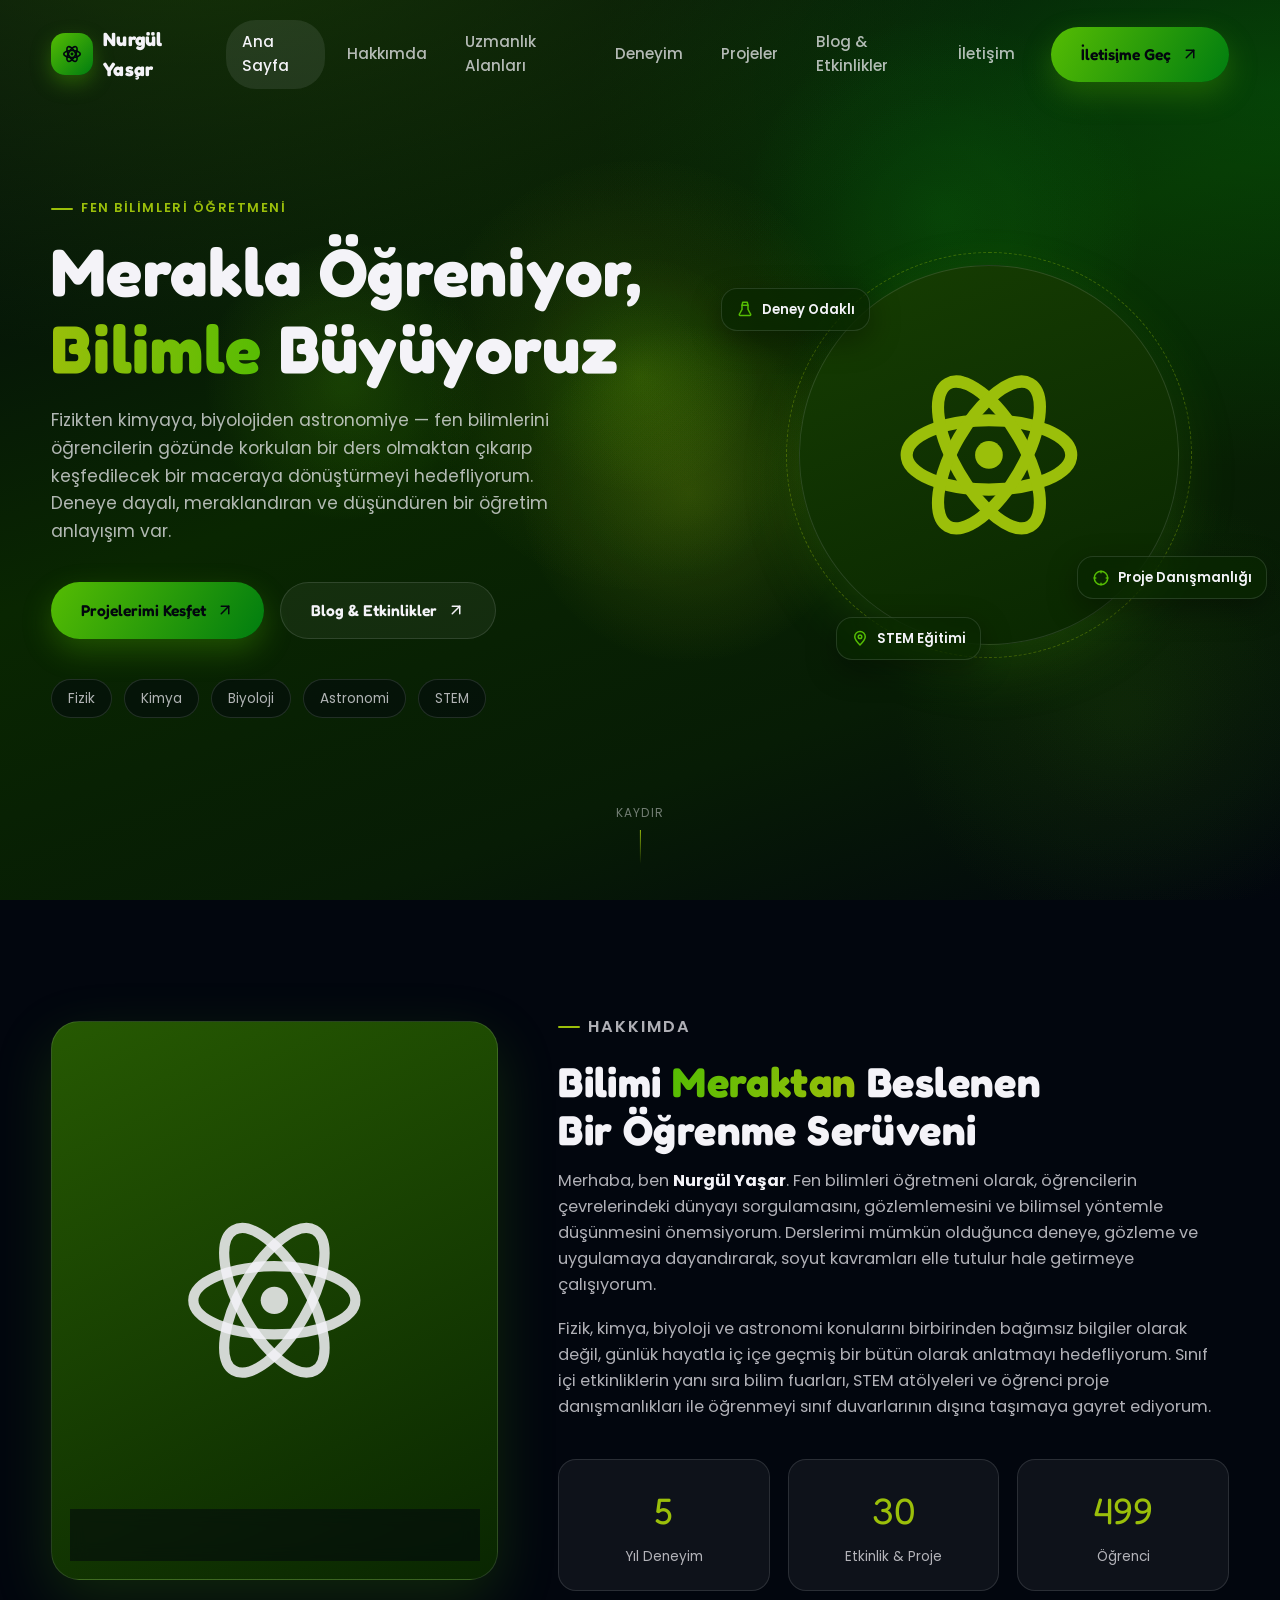
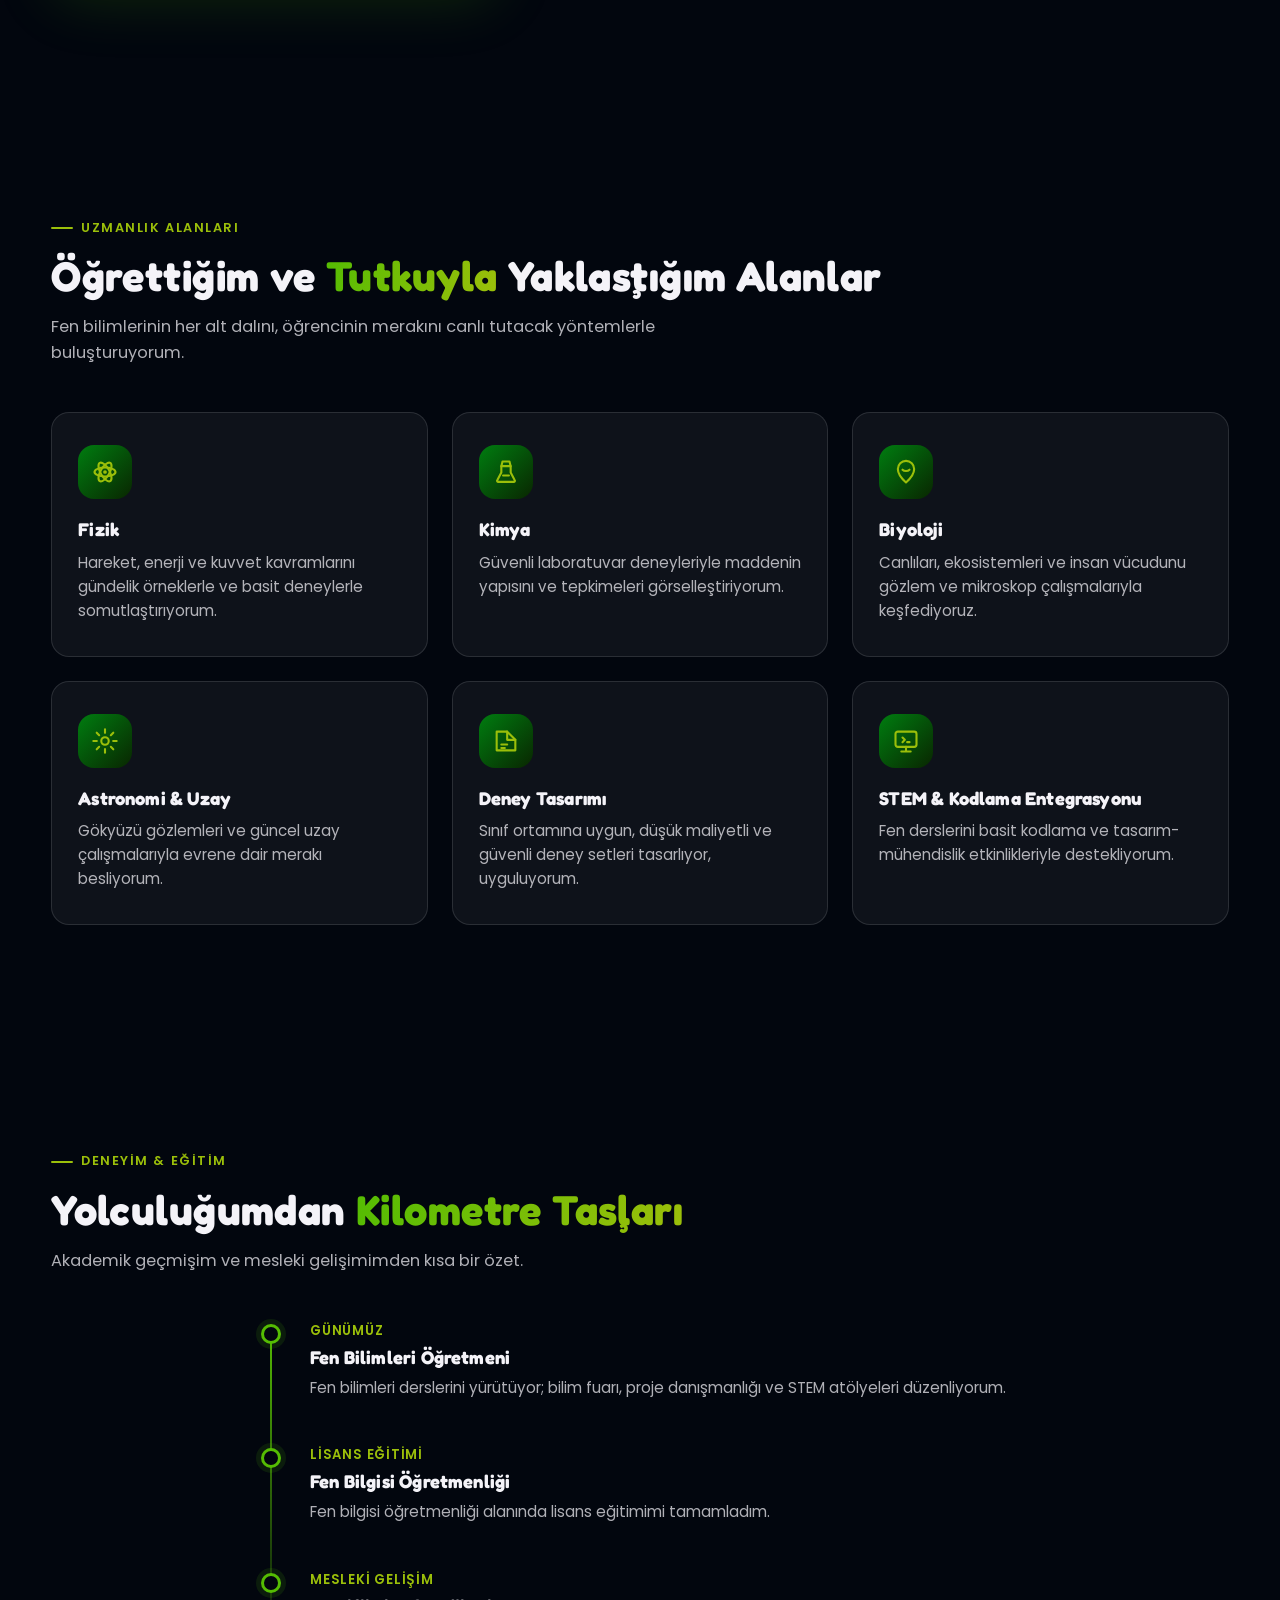
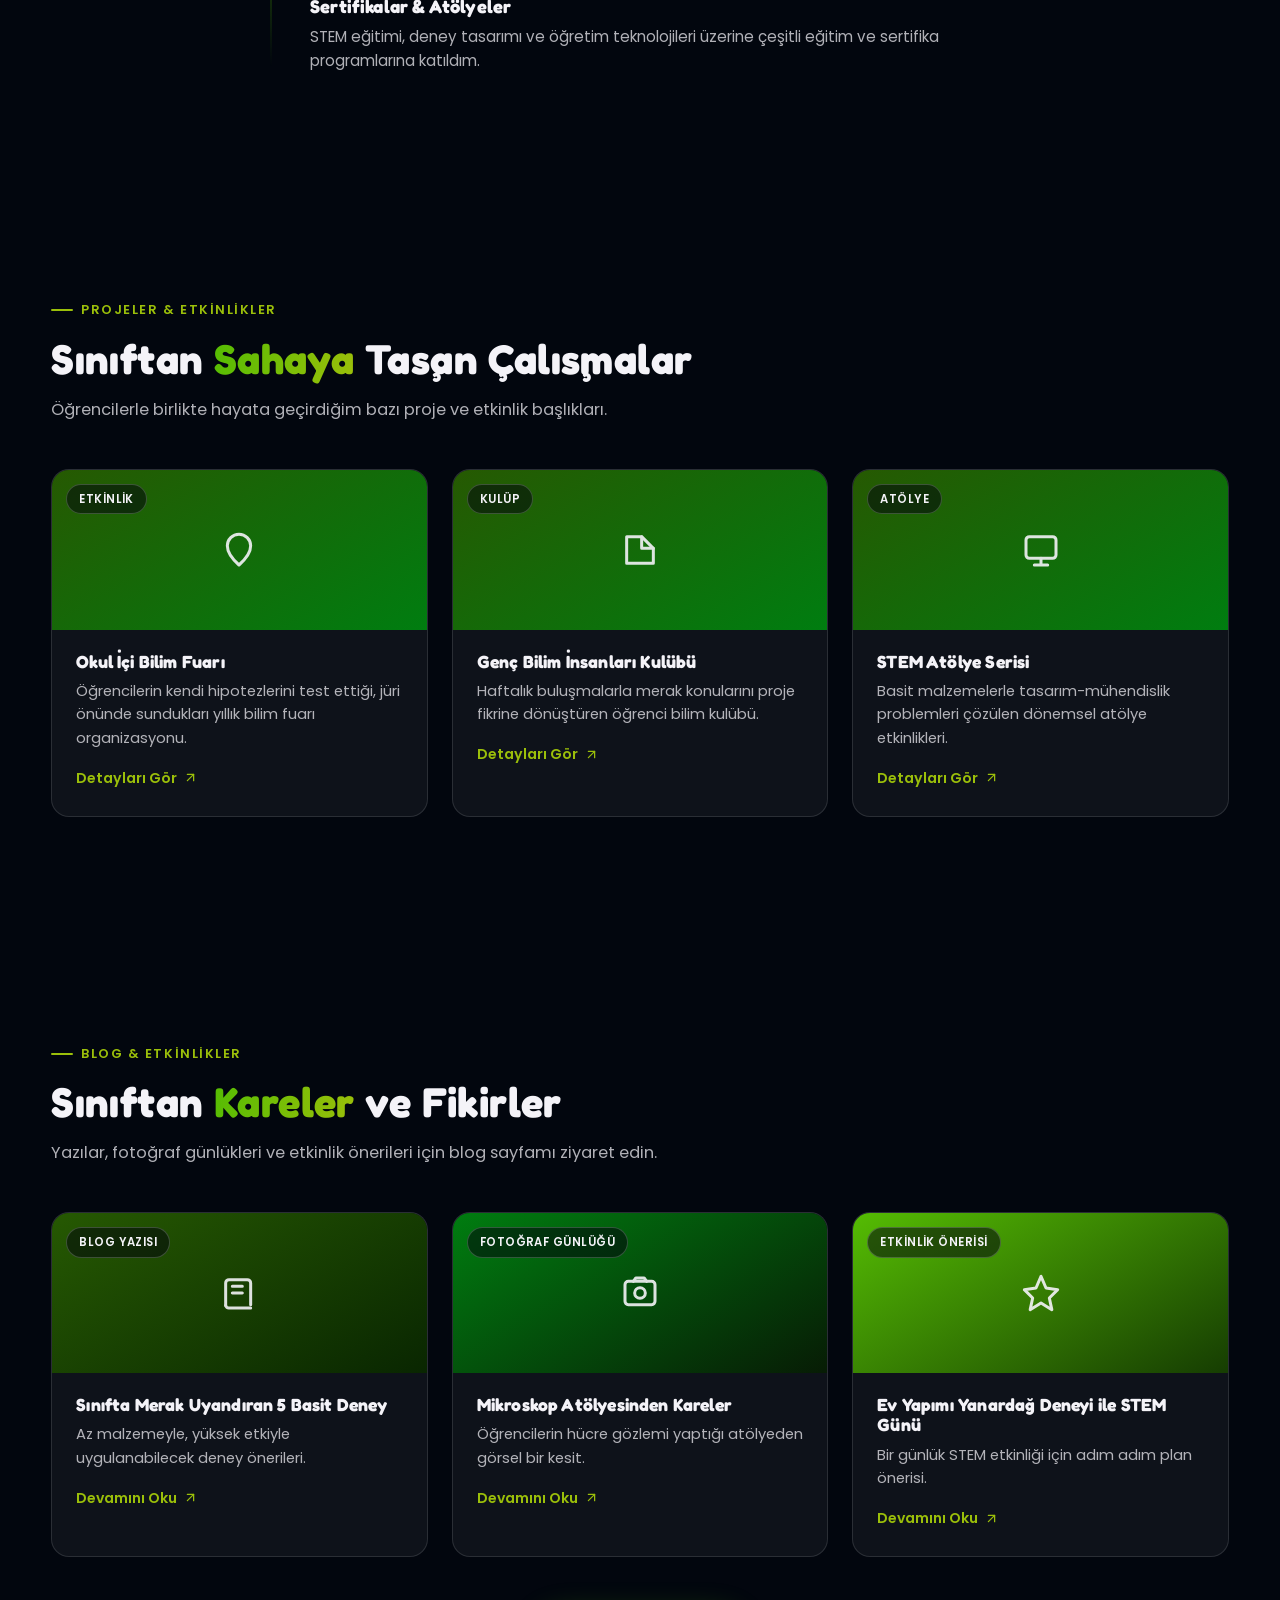
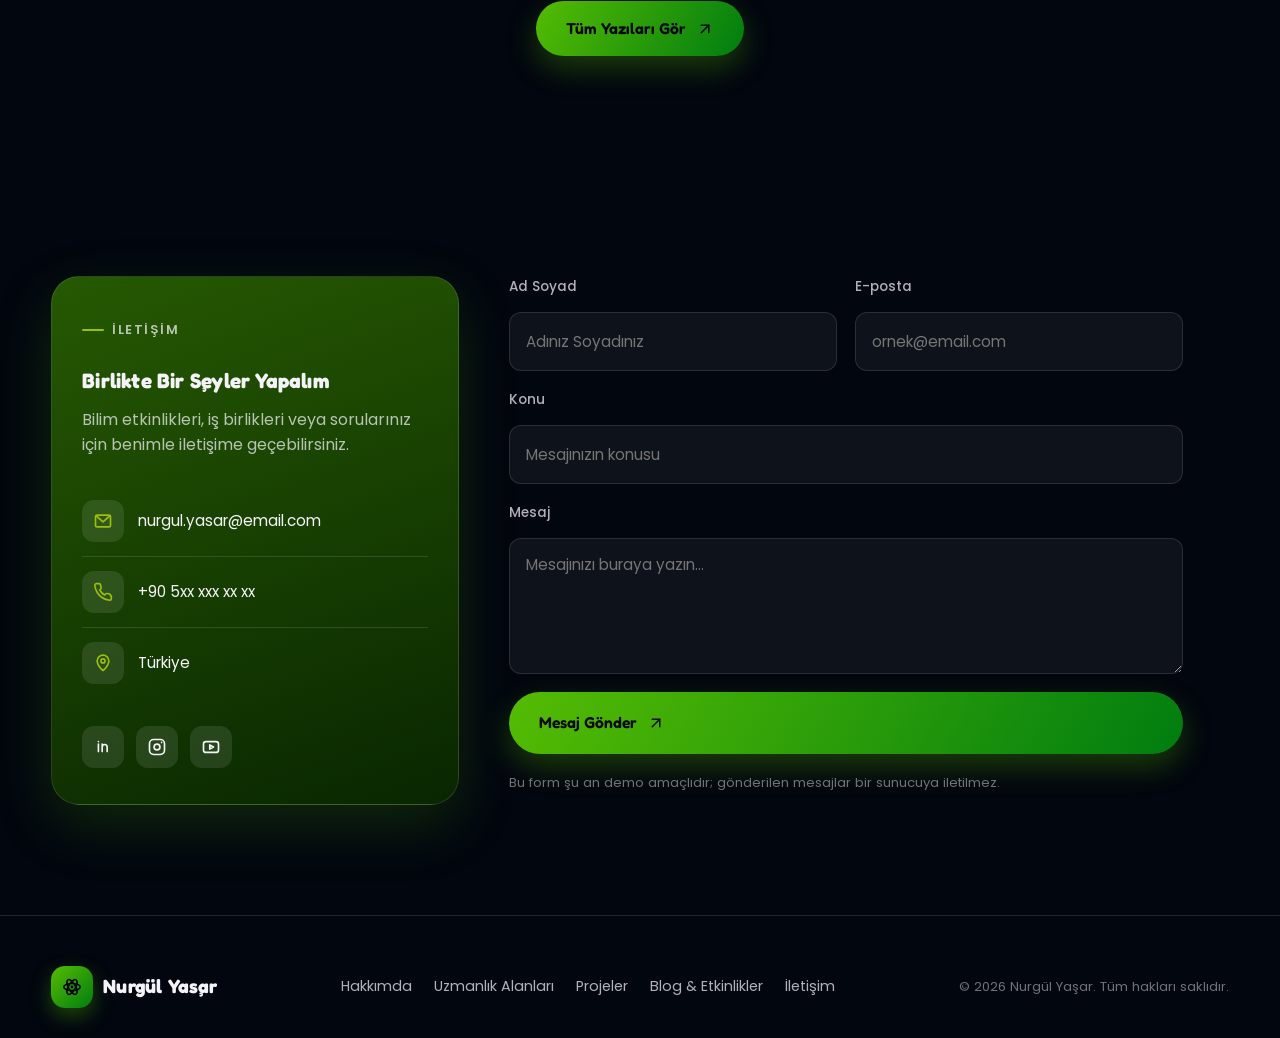
==== index.html @ 1620b69a "Add Nurgül Yaşar science teacher portfolio site Dark forest-to-avocado gradient theme built from the" ====
<!DOCTYPE html>
<html lang="tr">
<head>
<meta charset="UTF-8" />
<meta name="viewport" content="width=device-width, initial-scale=1.0" />
<title>Nurgül Yaşar | Fen Bilimleri Öğretmeni</title>
<meta name="description" content="Nurgül Yaşar — Fen Bilimleri Öğretmeni. Portföy, projeler, etkinlikler ve bilim blogu." />
<link rel="icon" type="image/svg+xml" href="assets/favicon.svg" />
<link rel="preconnect" href="https://fonts.googleapis.com" />
<link rel="preconnect" href="https://fonts.gstatic.com" crossorigin />
<link href="https://fonts.googleapis.com/css2?family=Fredoka:wght@500;600;700&family=Poppins:wght@300;400;500;600;700&display=swap" rel="stylesheet" />
<link rel="stylesheet" href="css/style.css" />
</head>
<body>

<header class="site-header">
  <div class="container nav-wrap">
    <a href="index.html" class="logo">
      <span class="logo-mark">
        <svg viewBox="0 0 24 24" fill="none" stroke="currentColor" stroke-width="1.8" stroke-linecap="round" stroke-linejoin="round"><circle cx="12" cy="12" r="1.6" fill="currentColor" stroke="none"/><ellipse cx="12" cy="12" rx="9" ry="3.8"/><ellipse cx="12" cy="12" rx="9" ry="3.8" transform="rotate(60 12 12)"/><ellipse cx="12" cy="12" rx="9" ry="3.8" transform="rotate(120 12 12)"/></svg>
      </span>
      Nurgül Yaşar
    </a>

    <nav class="nav-links">
      <a href="#hero" class="active">Ana Sayfa</a>
      <a href="#hakkimda">Hakkımda</a>
      <a href="#uzmanlik">Uzmanlık Alanları</a>
      <a href="#deneyim">Deneyim</a>
      <a href="#projeler">Projeler</a>
      <a href="blog.html">Blog &amp; Etkinlikler</a>
      <a href="#iletisim">İletişim</a>
    </nav>

    <div class="nav-cta">
      <a href="#iletisim" class="btn btn-primary">
        İletişime Geç
        <svg viewBox="0 0 24 24" fill="none" stroke="currentColor" stroke-width="2" stroke-linecap="round" stroke-linejoin="round"><path d="M7 17 17 7"/><path d="M7 7h10v10"/></svg>
      </a>
      <button class="nav-toggle" aria-label="Menüyü aç/kapat">
        <span></span>
      </button>
    </div>
  </div>
</header>

<section class="hero" id="hero">
  <canvas id="fluid-canvas"></canvas>
  <div class="container hero-grid">
    <div class="hero-content">
      <p class="eyebrow">Fen Bilimleri Öğretmeni</p>
      <h1 class="hero-title">Merakla Öğreniyor,<br /><span class="accent">Bilimle</span> Büyüyoruz</h1>
      <p class="hero-desc">
        Fizikten kimyaya, biyolojiden astronomiye — fen bilimlerini öğrencilerin gözünde
        korkulan bir ders olmaktan çıkarıp keşfedilecek bir maceraya dönüştürmeyi
        hedefliyorum. Deneye dayalı, meraklandıran ve düşündüren bir öğretim anlayışım var.
      </p>
      <div class="hero-actions">
        <a href="#projeler" class="btn btn-primary">
          Projelerimi Keşfet
          <svg viewBox="0 0 24 24" fill="none" stroke="currentColor" stroke-width="2" stroke-linecap="round" stroke-linejoin="round"><path d="M7 17 17 7"/><path d="M7 7h10v10"/></svg>
        </a>
        <a href="blog.html" class="btn btn-ghost">
          Blog &amp; Etkinlikler
          <svg viewBox="0 0 24 24" fill="none" stroke="currentColor" stroke-width="2" stroke-linecap="round" stroke-linejoin="round"><path d="M7 17 17 7"/><path d="M7 7h10v10"/></svg>
        </a>
      </div>
      <div class="hero-tags">
        <span>Fizik</span>
        <span>Kimya</span>
        <span>Biyoloji</span>
        <span>Astronomi</span>
        <span>STEM</span>
      </div>
    </div>

    <div class="hero-visual">
      <div class="hero-orb">
        <svg viewBox="0 0 24 24" fill="none" stroke="currentColor" stroke-width="1.4" stroke-linecap="round" stroke-linejoin="round"><circle cx="12" cy="12" r="1.6" fill="currentColor" stroke="none"/><ellipse cx="12" cy="12" rx="9.5" ry="4"/><ellipse cx="12" cy="12" rx="9.5" ry="4" transform="rotate(60 12 12)"/><ellipse cx="12" cy="12" rx="9.5" ry="4" transform="rotate(120 12 12)"/></svg>
      </div>
      <div class="orbit-chip chip-1">
        <svg viewBox="0 0 24 24" fill="none" stroke="currentColor" stroke-width="2" stroke-linecap="round" stroke-linejoin="round"><path d="M9 3h6l1 4H8l1-4Z"/><path d="M8 7v5.5L4.5 19a1 1 0 0 0 .9 1.5h13.2a1 1 0 0 0 .9-1.5L16 12.5V7"/></svg>
        Deney Odaklı
      </div>
      <div class="orbit-chip chip-2">
        <svg viewBox="0 0 24 24" fill="none" stroke="currentColor" stroke-width="2" stroke-linecap="round" stroke-linejoin="round"><circle cx="12" cy="12" r="9"/><path d="M12 3v2M12 19v2M3 12h2M19 12h2"/></svg>
        Proje Danışmanlığı
      </div>
      <div class="orbit-chip chip-3">
        <svg viewBox="0 0 24 24" fill="none" stroke="currentColor" stroke-width="2" stroke-linecap="round" stroke-linejoin="round"><path d="M12 20c4-4 7-7.5 7-11a7 7 0 1 0-14 0c0 3.5 3 7 7 11Z"/><circle cx="12" cy="9" r="2.4"/></svg>
        STEM Eğitimi
      </div>
    </div>
  </div>

  <div class="scroll-cue">
    Kaydır
    <span class="line"></span>
  </div>
</section>

<section id="hakkimda">
  <div class="container about-grid">
    <div class="about-photo reveal">
      <svg viewBox="0 0 24 24" fill="none" stroke="currentColor" stroke-width="1.2" stroke-linecap="round" stroke-linejoin="round"><circle cx="12" cy="12" r="1.6" fill="currentColor" stroke="none"/><ellipse cx="12" cy="12" rx="9.5" ry="4"/><ellipse cx="12" cy="12" rx="9.5" ry="4" transform="rotate(60 12 12)"/><ellipse cx="12" cy="12" rx="9.5" ry="4" transform="rotate(120 12 12)"/></svg>
      <div class="about-photo-caption">Fen bilimleri sınıfında, öğrencilerle birlikte keşif anları.</div>
    </div>

    <div class="about-text reveal">
      <p class="eyebrow">Hakkımda</p>
      <h2 class="section-title">Bilimi <span>Meraktan</span> Beslenen<br />Bir Öğrenme Serüveni</h2>
      <p>
        Merhaba, ben <strong>Nurgül Yaşar</strong>. Fen bilimleri öğretmeni olarak,
        öğrencilerin çevrelerindeki dünyayı sorgulamasını, gözlemlemesini ve
        bilimsel yöntemle düşünmesini önemsiyorum. Derslerimi mümkün olduğunca
        deneye, gözleme ve uygulamaya dayandırarak, soyut kavramları elle
        tutulur hale getirmeye çalışıyorum.
      </p>
      <p>
        Fizik, kimya, biyoloji ve astronomi konularını birbirinden bağımsız
        bilgiler olarak değil, günlük hayatla iç içe geçmiş bir bütün olarak
        anlatmayı hedefliyorum. Sınıf içi etkinliklerin yanı sıra bilim fuarları,
        STEM atölyeleri ve öğrenci proje danışmanlıkları ile öğrenmeyi sınıf
        duvarlarının dışına taşımaya gayret ediyorum.
      </p>

      <div class="stat-row">
        <div class="stat-card">
          <div class="stat-num"><span data-count="5" data-suffix="+">0</span></div>
          <div class="stat-label">Yıl Deneyim</div>
        </div>
        <div class="stat-card">
          <div class="stat-num"><span data-count="30" data-suffix="+">0</span></div>
          <div class="stat-label">Etkinlik &amp; Proje</div>
        </div>
        <div class="stat-card">
          <div class="stat-num"><span data-count="500" data-suffix="+">0</span></div>
          <div class="stat-label">Öğrenci</div>
        </div>
      </div>
    </div>
  </div>
</section>

<section id="uzmanlik">
  <div class="container">
    <p class="eyebrow reveal">Uzmanlık Alanları</p>
    <h2 class="section-title reveal">Öğrettiğim ve <span>Tutkuyla</span> Yaklaştığım Alanlar</h2>
    <p class="section-sub reveal">
      Fen bilimlerinin her alt dalını, öğrencinin merakını canlı tutacak
      yöntemlerle buluşturuyorum.
    </p>

    <div class="subject-grid">
      <div class="subject-card reveal">
        <div class="subject-icon">
          <svg viewBox="0 0 24 24" fill="none" stroke="currentColor" stroke-width="1.8" stroke-linecap="round" stroke-linejoin="round"><circle cx="12" cy="12" r="1.6" fill="currentColor" stroke="none"/><ellipse cx="12" cy="12" rx="9" ry="3.8"/><ellipse cx="12" cy="12" rx="9" ry="3.8" transform="rotate(60 12 12)"/><ellipse cx="12" cy="12" rx="9" ry="3.8" transform="rotate(120 12 12)"/></svg>
        </div>
        <h3>Fizik</h3>
        <p>Hareket, enerji ve kuvvet kavramlarını gündelik örneklerle ve basit deneylerle somutlaştırıyorum.</p>
      </div>

      <div class="subject-card reveal">
        <div class="subject-icon">
          <svg viewBox="0 0 24 24" fill="none" stroke="currentColor" stroke-width="1.8" stroke-linecap="round" stroke-linejoin="round"><path d="M9 3h6l1 4H8l1-4Z"/><path d="M8 7v5.5L4.5 19a1 1 0 0 0 .9 1.5h13.2a1 1 0 0 0 .9-1.5L16 12.5V7"/><path d="M9.5 15h5"/></svg>
        </div>
        <h3>Kimya</h3>
        <p>Güvenli laboratuvar deneyleriyle maddenin yapısını ve tepkimeleri görselleştiriyorum.</p>
      </div>

      <div class="subject-card reveal">
        <div class="subject-icon">
          <svg viewBox="0 0 24 24" fill="none" stroke="currentColor" stroke-width="1.8" stroke-linecap="round" stroke-linejoin="round"><path d="M12 21c4-3.5 7-7.4 7-11.5A7 7 0 0 0 5 9.5C5 13.6 8 17.5 12 21Z"/><path d="M9 10c1.5 1.5 4.5 1.5 6 0"/></svg>
        </div>
        <h3>Biyoloji</h3>
        <p>Canlıları, ekosistemleri ve insan vücudunu gözlem ve mikroskop çalışmalarıyla keşfediyoruz.</p>
      </div>

      <div class="subject-card reveal">
        <div class="subject-icon">
          <svg viewBox="0 0 24 24" fill="none" stroke="currentColor" stroke-width="1.8" stroke-linecap="round" stroke-linejoin="round"><circle cx="12" cy="12" r="3.2"/><path d="M12 2v3M12 19v3M2 12h3M19 12h3M4.9 4.9l2.1 2.1M17 17l2.1 2.1M19.1 4.9 17 7M7 17l-2.1 2.1"/></svg>
        </div>
        <h3>Astronomi &amp; Uzay</h3>
        <p>Gökyüzü gözlemleri ve güncel uzay çalışmalarıyla evrene dair merakı besliyorum.</p>
      </div>

      <div class="subject-card reveal">
        <div class="subject-icon">
          <svg viewBox="0 0 24 24" fill="none" stroke="currentColor" stroke-width="1.8" stroke-linecap="round" stroke-linejoin="round"><path d="M4 4h9l7 7v9H4Z"/><path d="M13 4v7h7"/><path d="M8 15h5M8 18h3"/></svg>
        </div>
        <h3>Deney Tasarımı</h3>
        <p>Sınıf ortamına uygun, düşük maliyetli ve güvenli deney setleri tasarlıyor, uyguluyorum.</p>
      </div>

      <div class="subject-card reveal">
        <div class="subject-icon">
          <svg viewBox="0 0 24 24" fill="none" stroke="currentColor" stroke-width="1.8" stroke-linecap="round" stroke-linejoin="round"><rect x="3" y="4" width="18" height="13" rx="2"/><path d="M8 21h8M12 17v4"/><path d="m9 9 2 2-2 2M13 13h2"/></svg>
        </div>
        <h3>STEM &amp; Kodlama Entegrasyonu</h3>
        <p>Fen derslerini basit kodlama ve tasarım-mühendislik etkinlikleriyle destekliyorum.</p>
      </div>
    </div>
  </div>
</section>

<section id="deneyim">
  <div class="container">
    <p class="eyebrow reveal">Deneyim &amp; Eğitim</p>
    <h2 class="section-title reveal">Yolculuğumdan <span>Kilometre Taşları</span></h2>
    <p class="section-sub reveal">Akademik geçmişim ve mesleki gelişimimden kısa bir özet.</p>

    <div class="timeline">
      <div class="timeline-item reveal">
        <div class="timeline-dot"></div>
        <div class="date">Günümüz</div>
        <h3>Fen Bilimleri Öğretmeni</h3>
        <p>Fen bilimleri derslerini yürütüyor; bilim fuarı, proje danışmanlığı ve STEM atölyeleri düzenliyorum.</p>
      </div>

      <div class="timeline-item reveal">
        <div class="timeline-dot"></div>
        <div class="date">Lisans Eğitimi</div>
        <h3>Fen Bilgisi Öğretmenliği</h3>
        <p>Fen bilgisi öğretmenliği alanında lisans eğitimimi tamamladım.</p>
      </div>

      <div class="timeline-item reveal">
        <div class="timeline-dot"></div>
        <div class="date">Mesleki Gelişim</div>
        <h3>Sertifikalar &amp; Atölyeler</h3>
        <p>STEM eğitimi, deney tasarımı ve öğretim teknolojileri üzerine çeşitli eğitim ve sertifika programlarına katıldım.</p>
      </div>
    </div>
  </div>
</section>

<section id="projeler">
  <div class="container">
    <p class="eyebrow reveal">Projeler &amp; Etkinlikler</p>
    <h2 class="section-title reveal">Sınıftan <span>Sahaya</span> Taşan Çalışmalar</h2>
    <p class="section-sub reveal">Öğrencilerle birlikte hayata geçirdiğim bazı proje ve etkinlik başlıkları.</p>

    <div class="project-grid">
      <div class="project-card reveal">
        <div class="project-thumb">
          <span class="project-tag">Etkinlik</span>
          <svg viewBox="0 0 24 24" fill="none" stroke="currentColor" stroke-width="1.8" stroke-linecap="round" stroke-linejoin="round"><path d="M12 21c4-3.5 7-7.4 7-11.5A7 7 0 0 0 5 9.5C5 13.6 8 17.5 12 21Z"/></svg>
        </div>
        <div class="project-body">
          <h3>Okul İçi Bilim Fuarı</h3>
          <p>Öğrencilerin kendi hipotezlerini test ettiği, jüri önünde sundukları yıllık bilim fuarı organizasyonu.</p>
          <a href="blog.html" class="project-link">Detayları Gör
            <svg viewBox="0 0 24 24" fill="none" stroke="currentColor" stroke-width="2" stroke-linecap="round" stroke-linejoin="round"><path d="M7 17 17 7"/><path d="M7 7h10v10"/></svg>
          </a>
        </div>
      </div>

      <div class="project-card reveal">
        <div class="project-thumb">
          <span class="project-tag">Kulüp</span>
          <svg viewBox="0 0 24 24" fill="none" stroke="currentColor" stroke-width="1.8" stroke-linecap="round" stroke-linejoin="round"><path d="M4 4h9l7 7v9H4Z"/><path d="M13 4v7h7"/></svg>
        </div>
        <div class="project-body">
          <h3>Genç Bilim İnsanları Kulübü</h3>
          <p>Haftalık buluşmalarla merak konularını proje fikrine dönüştüren öğrenci bilim kulübü.</p>
          <a href="blog.html" class="project-link">Detayları Gör
            <svg viewBox="0 0 24 24" fill="none" stroke="currentColor" stroke-width="2" stroke-linecap="round" stroke-linejoin="round"><path d="M7 17 17 7"/><path d="M7 7h10v10"/></svg>
          </a>
        </div>
      </div>

      <div class="project-card reveal">
        <div class="project-thumb">
          <span class="project-tag">Atölye</span>
          <svg viewBox="0 0 24 24" fill="none" stroke="currentColor" stroke-width="1.8" stroke-linecap="round" stroke-linejoin="round"><rect x="3" y="4" width="18" height="13" rx="2"/><path d="M8 21h8M12 17v4"/></svg>
        </div>
        <div class="project-body">
          <h3>STEM Atölye Serisi</h3>
          <p>Basit malzemelerle tasarım-mühendislik problemleri çözülen dönemsel atölye etkinlikleri.</p>
          <a href="blog.html" class="project-link">Detayları Gör
            <svg viewBox="0 0 24 24" fill="none" stroke="currentColor" stroke-width="2" stroke-linecap="round" stroke-linejoin="round"><path d="M7 17 17 7"/><path d="M7 7h10v10"/></svg>
          </a>
        </div>
      </div>
    </div>
  </div>
</section>

<section id="blog-teaser">
  <div class="container">
    <p class="eyebrow reveal">Blog &amp; Etkinlikler</p>
    <h2 class="section-title reveal">Sınıftan <span>Kareler</span> ve Fikirler</h2>
    <p class="section-sub reveal">Yazılar, fotoğraf günlükleri ve etkinlik önerileri için blog sayfamı ziyaret edin.</p>

    <div class="project-grid">
      <div class="project-card reveal">
        <div class="project-thumb" style="background: linear-gradient(150deg, var(--bg-5), var(--bg-3));">
          <span class="project-tag">Blog Yazısı</span>
          <svg viewBox="0 0 24 24" fill="none" stroke="currentColor" stroke-width="1.8" stroke-linecap="round" stroke-linejoin="round"><path d="M4 19.5V6a2 2 0 0 1 2-2h11a2 2 0 0 1 2 2v13"/><path d="M4 19.5A2 2 0 0 0 6 21h13"/><path d="M8 8h6M8 12h6"/></svg>
        </div>
        <div class="project-body">
          <h3>Sınıfta Merak Uyandıran 5 Basit Deney</h3>
          <p>Az malzemeyle, yüksek etkiyle uygulanabilecek deney önerileri.</p>
          <a href="blog.html" class="project-link">Devamını Oku
            <svg viewBox="0 0 24 24" fill="none" stroke="currentColor" stroke-width="2" stroke-linecap="round" stroke-linejoin="round"><path d="M7 17 17 7"/><path d="M7 7h10v10"/></svg>
          </a>
        </div>
      </div>

      <div class="project-card reveal">
        <div class="project-thumb" style="background: linear-gradient(150deg, var(--accent-600), var(--bg-2));">
          <span class="project-tag">Fotoğraf Günlüğü</span>
          <svg viewBox="0 0 24 24" fill="none" stroke="currentColor" stroke-width="1.8" stroke-linecap="round" stroke-linejoin="round"><rect x="3" y="5" width="18" height="14" rx="2"/><circle cx="12" cy="12" r="3.2"/><path d="M8 5 9.5 3h5L16 5"/></svg>
        </div>
        <div class="project-body">
          <h3>Mikroskop Atölyesinden Kareler</h3>
          <p>Öğrencilerin hücre gözlemi yaptığı atölyeden görsel bir kesit.</p>
          <a href="blog.html" class="project-link">Devamını Oku
            <svg viewBox="0 0 24 24" fill="none" stroke="currentColor" stroke-width="2" stroke-linecap="round" stroke-linejoin="round"><path d="M7 17 17 7"/><path d="M7 7h10v10"/></svg>
          </a>
        </div>
      </div>

      <div class="project-card reveal">
        <div class="project-thumb" style="background: linear-gradient(150deg, var(--accent-avocado), var(--bg-4));">
          <span class="project-tag">Etkinlik Önerisi</span>
          <svg viewBox="0 0 24 24" fill="none" stroke="currentColor" stroke-width="1.8" stroke-linecap="round" stroke-linejoin="round"><path d="M12 2 9 9l-7 1 5 5-1.5 7L12 18l6.5 4L17 15l5-5-7-1-3-7Z"/></svg>
        </div>
        <div class="project-body">
          <h3>Ev Yapımı Yanardağ Deneyi ile STEM Günü</h3>
          <p>Bir günlük STEM etkinliği için adım adım plan önerisi.</p>
          <a href="blog.html" class="project-link">Devamını Oku
            <svg viewBox="0 0 24 24" fill="none" stroke="currentColor" stroke-width="2" stroke-linecap="round" stroke-linejoin="round"><path d="M7 17 17 7"/><path d="M7 7h10v10"/></svg>
          </a>
        </div>
      </div>
    </div>

    <div style="text-align:center; margin-top: 44px;">
      <a href="blog.html" class="btn btn-primary">
        Tüm Yazıları Gör
        <svg viewBox="0 0 24 24" fill="none" stroke="currentColor" stroke-width="2" stroke-linecap="round" stroke-linejoin="round"><path d="M7 17 17 7"/><path d="M7 7h10v10"/></svg>
      </a>
    </div>
  </div>
</section>

<section id="iletisim">
  <div class="container contact-grid">
    <div class="contact-info-card reveal">
      <p class="eyebrow">İletişim</p>
      <h3>Birlikte Bir Şeyler Yapalım</h3>
      <p>Bilim etkinlikleri, iş birlikleri veya sorularınız için benimle iletişime geçebilirsiniz.</p>

      <div class="contact-item">
        <div class="icon-box">
          <svg viewBox="0 0 24 24" fill="none" stroke="currentColor" stroke-width="2" stroke-linecap="round" stroke-linejoin="round"><rect x="3" y="5" width="18" height="14" rx="2"/><path d="m4 6 8 7 8-7"/></svg>
        </div>
        <a href="mailto:nurgul.yasar@email.com">nurgul.yasar@email.com</a>
      </div>

      <div class="contact-item">
        <div class="icon-box">
          <svg viewBox="0 0 24 24" fill="none" stroke="currentColor" stroke-width="2" stroke-linecap="round" stroke-linejoin="round"><path d="M22 16.9v3a2 2 0 0 1-2.2 2 19.8 19.8 0 0 1-8.6-3 19.5 19.5 0 0 1-6-6 19.8 19.8 0 0 1-3-8.7A2 2 0 0 1 4.1 2h3a2 2 0 0 1 2 1.7c.1.9.3 1.8.6 2.7a2 2 0 0 1-.5 2.1L8 9.6a16 16 0 0 0 6 6l1.1-1.2a2 2 0 0 1 2.1-.5c.9.3 1.8.5 2.7.6a2 2 0 0 1 1.1 2Z"/></svg>
        </div>
        <span>+90 5xx xxx xx xx</span>
      </div>

      <div class="contact-item">
        <div class="icon-box">
          <svg viewBox="0 0 24 24" fill="none" stroke="currentColor" stroke-width="2" stroke-linecap="round" stroke-linejoin="round"><path d="M12 21c4-3.5 7-7.4 7-11.5A7 7 0 0 0 5 9.5C5 13.6 8 17.5 12 21Z"/><circle cx="12" cy="9.5" r="2.4"/></svg>
        </div>
        <span>Türkiye</span>
      </div>

      <div class="social-row">
        <a href="https://www.linkedin.com/in/nurg%C3%BCl-ya%C5%9Far-064691241/" target="_blank" rel="noopener" aria-label="LinkedIn">
          <svg viewBox="0 0 24 24" fill="none" stroke="currentColor" stroke-width="2" stroke-linecap="round" stroke-linejoin="round"><path d="M6.5 8.5v9M6.5 5.5v.01M11 17.5v-5.2c0-1.8 1-3.3 3-3.3s3 1.5 3 3.3v5.2M11 17.5v-9"/></svg>
        </a>
        <a href="#" aria-label="Instagram">
          <svg viewBox="0 0 24 24" fill="none" stroke="currentColor" stroke-width="2" stroke-linecap="round" stroke-linejoin="round"><rect x="3" y="3" width="18" height="18" rx="5"/><circle cx="12" cy="12" r="3.5"/><path d="M17.5 6.5h.01"/></svg>
        </a>
        <a href="#" aria-label="YouTube">
          <svg viewBox="0 0 24 24" fill="none" stroke="currentColor" stroke-width="2" stroke-linecap="round" stroke-linejoin="round"><rect x="3" y="5.5" width="18" height="13" rx="3"/><path d="m10.5 9.5 4.5 2.5-4.5 2.5Z"/></svg>
        </a>
      </div>
    </div>

    <form class="contact-form reveal">
      <div class="form-row">
        <div class="form-field">
          <label for="name">Ad Soyad</label>
          <input type="text" id="name" name="name" placeholder="Adınız Soyadınız" required />
        </div>
        <div class="form-field">
          <label for="email">E-posta</label>
          <input type="email" id="email" name="email" placeholder="ornek@email.com" required />
        </div>
      </div>
      <div class="form-field">
        <label for="subject">Konu</label>
        <input type="text" id="subject" name="subject" placeholder="Mesajınızın konusu" required />
      </div>
      <div class="form-field">
        <label for="message">Mesaj</label>
        <textarea id="message" name="message" placeholder="Mesajınızı buraya yazın..." required></textarea>
      </div>
      <button type="submit" class="btn btn-primary">
        Mesaj Gönder
        <svg viewBox="0 0 24 24" fill="none" stroke="currentColor" stroke-width="2" stroke-linecap="round" stroke-linejoin="round"><path d="M7 17 17 7"/><path d="M7 7h10v10"/></svg>
      </button>
      <p class="form-note">Bu form şu an demo amaçlıdır; gönderilen mesajlar bir sunucuya iletilmez.</p>
    </form>
  </div>
</section>

<footer class="site-footer">
  <div class="container footer-grid">
    <a href="index.html" class="logo">
      <span class="logo-mark">
        <svg viewBox="0 0 24 24" fill="none" stroke="currentColor" stroke-width="1.8" stroke-linecap="round" stroke-linejoin="round"><circle cx="12" cy="12" r="1.6" fill="currentColor" stroke="none"/><ellipse cx="12" cy="12" rx="9" ry="3.8"/><ellipse cx="12" cy="12" rx="9" ry="3.8" transform="rotate(60 12 12)"/><ellipse cx="12" cy="12" rx="9" ry="3.8" transform="rotate(120 12 12)"/></svg>
      </span>
      Nurgül Yaşar
    </a>
    <div class="footer-links">
      <a href="#hakkimda">Hakkımda</a>
      <a href="#uzmanlik">Uzmanlık Alanları</a>
      <a href="#projeler">Projeler</a>
      <a href="blog.html">Blog &amp; Etkinlikler</a>
      <a href="#iletisim">İletişim</a>
    </div>
    <p class="footer-note">© <span id="year"></span> Nurgül Yaşar. Tüm hakları saklıdır.</p>
  </div>
</footer>

<script src="js/fluid-bg.js"></script>
<script src="js/main.js"></script>
</body>
</html>
---- css/style.css ----
/* =========================================================
   Nurgül Yaşar — Fen Bilimleri Öğretmeni Portföyü
   ========================================================= */

:root {
  --bg-1: #02060e;
  --bg-2: #071c05;
  --bg-3: #092601;
  --bg-4: #163d02;
  --bg-5: #265902;
  --accent-600: #007d10;
  --accent-500: #3e9e05;
  --accent-avocado: #55bc03;
  --accent-limerick: #9bbf0a;
  --fg: #f4f3f8;
  --fg-muted: rgba(244, 243, 248, 0.72);
  --fg-faint: rgba(244, 243, 248, 0.45);
  --surface: rgba(244, 243, 248, 0.05);
  --surface-strong: rgba(244, 243, 248, 0.09);
  --border: rgba(244, 243, 248, 0.12);
  --shadow-glow: 0 20px 60px rgba(85, 188, 3, 0.18);
  --radius-lg: 28px;
  --radius-md: 18px;
  --radius-sm: 12px;
  --font-head: "Fredoka", "Poppins", sans-serif;
  --font-body: "Poppins", "Segoe UI", sans-serif;
  --ease: cubic-bezier(0.22, 1, 0.36, 1);
}

* {
  margin: 0;
  padding: 0;
  box-sizing: border-box;
}

html {
  scroll-behavior: smooth;
  scroll-padding-top: 90px;
}

body {
  font-family: var(--font-body);
  background: var(--bg-1);
  color: var(--fg);
  line-height: 1.6;
  overflow-x: hidden;
  -webkit-font-smoothing: antialiased;
}

body::before {
  content: "";
  position: fixed;
  inset: 0;
  z-index: -2;
  background:
    radial-gradient(120% 90% at 15% -10%, rgba(38, 89, 2, 0.55), transparent 55%),
    radial-gradient(90% 70% at 100% 10%, rgba(0, 125, 16, 0.35), transparent 60%),
    linear-gradient(160deg, var(--bg-1) 0%, var(--bg-3) 45%, var(--bg-2) 75%, var(--bg-1) 100%);
}

img {
  max-width: 100%;
  display: block;
}

a {
  color: inherit;
  text-decoration: none;
}

ul {
  list-style: none;
}

button {
  font-family: inherit;
  cursor: pointer;
  border: none;
  background: none;
  color: inherit;
}

h1, h2, h3, h4 {
  font-family: var(--font-head);
  font-weight: 700;
  line-height: 1.15;
  letter-spacing: 0.01em;
}

.container {
  width: min(1180px, 92%);
  margin-inline: auto;
}

.eyebrow {
  display: inline-flex;
  align-items: center;
  gap: 8px;
  font-size: 0.8rem;
  font-weight: 600;
  letter-spacing: 0.12em;
  text-transform: uppercase;
  color: var(--accent-limerick);
  margin-bottom: 14px;
}

.eyebrow::before {
  content: "";
  width: 22px;
  height: 2px;
  background: var(--accent-limerick);
  border-radius: 2px;
}

.section-title {
  font-size: clamp(1.9rem, 3.4vw, 2.6rem);
  margin-bottom: 14px;
}

.section-title span {
  background: linear-gradient(100deg, var(--accent-avocado), var(--accent-limerick));
  -webkit-background-clip: text;
  background-clip: text;
  color: transparent;
}

.section-sub {
  max-width: 620px;
  color: var(--fg-muted);
  font-size: 1.02rem;
  margin-bottom: 46px;
}

section {
  position: relative;
  padding: 110px 0;
}

/* ---------- Buttons ---------- */

.btn {
  position: relative;
  display: inline-flex;
  align-items: center;
  gap: 10px;
  padding: 15px 30px;
  border-radius: 50px;
  font-family: var(--font-head);
  font-weight: 600;
  font-size: 0.98rem;
  transition: transform 0.35s var(--ease), box-shadow 0.35s var(--ease), background 0.35s var(--ease);
  white-space: nowrap;
}

.btn-primary {
  background: linear-gradient(120deg, var(--accent-avocado), var(--accent-600));
  color: var(--bg-1);
  box-shadow: 0 12px 30px rgba(85, 188, 3, 0.3);
}

.btn-primary:hover {
  transform: translateY(-3px) scale(1.02);
  box-shadow: 0 18px 40px rgba(155, 191, 10, 0.45);
}

.btn-ghost {
  background: var(--surface);
  border: 1px solid var(--border);
  color: var(--fg);
  backdrop-filter: blur(6px);
}

.btn-ghost:hover {
  border-color: var(--accent-limerick);
  color: var(--accent-limerick);
  transform: translateY(-3px);
}

.btn svg {
  width: 18px;
  height: 18px;
  transition: transform 0.35s var(--ease);
}

.btn:hover svg {
  transform: translate(3px, -3px);
}

/* ---------- Header / Nav ---------- */

.site-header {
  position: fixed;
  top: 0;
  inset-inline: 0;
  z-index: 200;
  padding: 20px 0;
  transition: padding 0.35s var(--ease), background 0.35s var(--ease), box-shadow 0.35s var(--ease);
}

.site-header.scrolled {
  padding: 12px 0;
  background: rgba(2, 6, 14, 0.72);
  backdrop-filter: blur(16px) saturate(140%);
  box-shadow: 0 10px 30px rgba(0, 0, 0, 0.35);
  border-bottom: 1px solid var(--border);
}

.nav-wrap {
  display: flex;
  align-items: center;
  justify-content: space-between;
  gap: 20px;
}

.logo {
  display: flex;
  align-items: center;
  gap: 10px;
  font-family: var(--font-head);
  font-weight: 700;
  font-size: 1.2rem;
  letter-spacing: 0.01em;
}

.logo-mark {
  width: 42px;
  height: 42px;
  border-radius: 14px;
  display: grid;
  place-items: center;
  background: linear-gradient(135deg, var(--accent-avocado), var(--accent-600));
  color: var(--bg-1);
  box-shadow: 0 8px 20px rgba(85, 188, 3, 0.35);
  flex-shrink: 0;
}

.logo-mark svg {
  width: 22px;
  height: 22px;
}

.nav-links {
  display: flex;
  align-items: center;
  gap: 6px;
}

.nav-links a {
  position: relative;
  padding: 10px 16px;
  border-radius: 30px;
  font-size: 0.95rem;
  font-weight: 500;
  color: var(--fg-muted);
  transition: color 0.3s var(--ease), background 0.3s var(--ease);
}

.nav-links a:hover,
.nav-links a.active {
  color: var(--fg);
  background: var(--surface-strong);
}

.nav-cta {
  display: flex;
  align-items: center;
  gap: 14px;
}

.nav-toggle {
  display: none;
  width: 44px;
  height: 44px;
  border-radius: 12px;
  background: var(--surface);
  border: 1px solid var(--border);
  place-items: center;
  z-index: 210;
}

.nav-toggle span,
.nav-toggle span::before,
.nav-toggle span::after {
  content: "";
  display: block;
  width: 20px;
  height: 2px;
  background: var(--fg);
  border-radius: 2px;
  transition: transform 0.3s var(--ease), opacity 0.3s var(--ease);
  position: relative;
}

.nav-toggle span::before { position: absolute; top: -7px; }
.nav-toggle span::after { position: absolute; top: 7px; }

.nav-toggle.open span { background: transparent; }
.nav-toggle.open span::before { transform: rotate(45deg) translate(5px, 5px); background: var(--fg); }
.nav-toggle.open span::after { transform: rotate(-45deg) translate(5px, -5px); background: var(--fg); }

/* ---------- Hero ---------- */

.hero {
  position: relative;
  min-height: 100vh;
  display: flex;
  align-items: center;
  padding-top: 120px;
  overflow: hidden;
}

#fluid-canvas {
  position: absolute;
  inset: 0;
  width: 100%;
  height: 100%;
  z-index: -1;
  mix-blend-mode: screen;
  opacity: 0.9;
}

.hero-grid {
  display: grid;
  grid-template-columns: 1.15fr 0.85fr;
  gap: 50px;
  align-items: center;
}

.hero-content .eyebrow {
  animation: fadeUp 0.8s var(--ease) both;
}

.hero-title {
  font-size: clamp(2.4rem, 5.4vw, 4.2rem);
  animation: fadeUp 0.8s 0.1s var(--ease) both;
}

.hero-title .accent {
  background: linear-gradient(100deg, var(--accent-limerick), var(--accent-avocado));
  -webkit-background-clip: text;
  background-clip: text;
  color: transparent;
}

.hero-desc {
  margin-top: 20px;
  max-width: 540px;
  font-size: 1.08rem;
  color: var(--fg-muted);
  animation: fadeUp 0.8s 0.2s var(--ease) both;
}

.hero-actions {
  display: flex;
  gap: 16px;
  margin-top: 36px;
  flex-wrap: wrap;
  animation: fadeUp 0.8s 0.3s var(--ease) both;
}

.hero-tags {
  display: flex;
  gap: 12px;
  flex-wrap: wrap;
  margin-top: 40px;
  animation: fadeUp 0.8s 0.4s var(--ease) both;
}

.hero-tags span {
  padding: 8px 16px;
  border-radius: 30px;
  font-size: 0.85rem;
  border: 1px solid var(--border);
  background: rgba(2, 6, 14, 0.5);
  backdrop-filter: blur(8px);
  color: var(--fg-muted);
}

.hero-visual {
  position: relative;
  display: grid;
  place-items: center;
  animation: fadeUp 0.9s 0.25s var(--ease) both;
}

.hero-orb {
  position: relative;
  width: min(380px, 80vw);
  aspect-ratio: 1;
  border-radius: 50%;
  background: linear-gradient(160deg, var(--bg-4), var(--bg-3));
  border: 1px solid var(--border);
  display: grid;
  place-items: center;
  box-shadow: var(--shadow-glow);
  animation: float 6s ease-in-out infinite;
}

.hero-orb svg {
  width: 55%;
  height: 55%;
  color: var(--accent-limerick);
}

.hero-orb::after {
  content: "";
  position: absolute;
  inset: -14px;
  border-radius: 50%;
  border: 1px dashed rgba(155, 191, 10, 0.35);
  animation: spin 24s linear infinite;
}

.orbit-chip {
  position: absolute;
  display: flex;
  align-items: center;
  gap: 8px;
  padding: 10px 14px;
  border-radius: 16px;
  background: rgba(9, 38, 1, 0.75);
  border: 1px solid var(--border);
  backdrop-filter: blur(10px);
  font-size: 0.82rem;
  font-weight: 600;
  box-shadow: 0 10px 30px rgba(0, 0, 0, 0.35);
}

.orbit-chip svg { width: 18px; height: 18px; color: var(--accent-avocado); }
.chip-1 { top: 6%; left: -6%; animation: float 5s ease-in-out infinite; }
.chip-2 { bottom: 12%; right: -8%; animation: float 6.5s 0.5s ease-in-out infinite; }
.chip-3 { bottom: -4%; left: 18%; animation: float 5.5s 1s ease-in-out infinite; }

.scroll-cue {
  position: absolute;
  bottom: 36px;
  left: 50%;
  transform: translateX(-50%);
  display: flex;
  flex-direction: column;
  align-items: center;
  gap: 8px;
  font-size: 0.75rem;
  color: var(--fg-faint);
  letter-spacing: 0.1em;
  text-transform: uppercase;
}

.scroll-cue .line {
  width: 1px;
  height: 34px;
  background: linear-gradient(var(--accent-limerick), transparent);
  animation: scrollLine 1.8s ease-in-out infinite;
}

/* ---------- Reveal on scroll ---------- */

.reveal {
  opacity: 0;
  transform: translateY(28px);
  transition: opacity 0.8s var(--ease), transform 0.8s var(--ease);
}

.reveal.is-visible {
  opacity: 1;
  transform: translateY(0);
}

/* ---------- About ---------- */

.about-grid {
  display: grid;
  grid-template-columns: 0.8fr 1.2fr;
  gap: 60px;
  align-items: center;
}

.about-photo {
  position: relative;
  aspect-ratio: 4 / 5;
  border-radius: var(--radius-lg);
  background: linear-gradient(155deg, var(--bg-5), var(--bg-3));
  border: 1px solid var(--border);
  overflow: hidden;
  display: grid;
  place-items: center;
  box-shadow: var(--shadow-glow);
}

.about-photo svg {
  width: 46%;
  color: rgba(244, 243, 248, 0.85);
}

.about-photo .leaf-deco {
  position: absolute;
  inset: 0;
  opacity: 0.5;
}

.about-photo-caption {
  position: absolute;
  bottom: 18px;
  left: 18px;
  right: 18px;
  padding: 14px 16px;
  border-radius: var(--radius-sm);
  background: rgba(2, 6, 14, 0.55);
  border: 1px solid var(--border);
  backdrop-filter: blur(8px);
  font-size: 0.85rem;
  color: var(--fg-muted);
}

.about-text p {
  color: var(--fg-muted);
  margin-bottom: 18px;
  font-size: 1.02rem;
}

.about-text strong {
  color: var(--fg);
}

.stat-row {
  display: grid;
  grid-template-columns: repeat(3, 1fr);
  gap: 18px;
  margin-top: 38px;
}

.stat-card {
  padding: 22px 18px;
  border-radius: var(--radius-md);
  background: var(--surface);
  border: 1px solid var(--border);
  text-align: center;
  transition: transform 0.35s var(--ease), border-color 0.35s var(--ease);
}

.stat-card:hover {
  transform: translateY(-6px);
  border-color: var(--accent-avocado);
}

.stat-num {
  font-family: var(--font-head);
  font-size: clamp(1.8rem, 3vw, 2.3rem);
  color: var(--accent-limerick);
}

.stat-label {
  font-size: 0.85rem;
  color: var(--fg-muted);
  margin-top: 6px;
}

/* ---------- Subjects / expertise ---------- */

.subject-grid {
  display: grid;
  grid-template-columns: repeat(3, 1fr);
  gap: 24px;
}

.subject-card {
  padding: 32px 26px;
  border-radius: var(--radius-md);
  background: var(--surface);
  border: 1px solid var(--border);
  transition: transform 0.4s var(--ease), background 0.4s var(--ease), border-color 0.4s var(--ease), box-shadow 0.4s var(--ease);
  position: relative;
  overflow: hidden;
}

.subject-card::before {
  content: "";
  position: absolute;
  inset: 0;
  background: linear-gradient(140deg, rgba(85, 188, 3, 0.18), transparent 60%);
  opacity: 0;
  transition: opacity 0.4s var(--ease);
}

.subject-card:hover {
  transform: translateY(-8px);
  border-color: var(--accent-avocado);
  box-shadow: 0 20px 45px rgba(0, 0, 0, 0.35);
}

.subject-card:hover::before { opacity: 1; }

.subject-icon {
  width: 54px;
  height: 54px;
  border-radius: 16px;
  display: grid;
  place-items: center;
  background: linear-gradient(135deg, var(--accent-600), var(--bg-3));
  color: var(--accent-limerick);
  margin-bottom: 20px;
  position: relative;
  z-index: 1;
}

.subject-icon svg { width: 28px; height: 28px; }

.subject-card h3 {
  font-size: 1.15rem;
  margin-bottom: 10px;
  position: relative;
  z-index: 1;
}

.subject-card p {
  color: var(--fg-muted);
  font-size: 0.95rem;
  position: relative;
  z-index: 1;
}

/* ---------- Timeline ---------- */

.timeline {
  position: relative;
  max-width: 780px;
  margin-inline: auto;
}

.timeline::before {
  content: "";
  position: absolute;
  left: 20px;
  top: 6px;
  bottom: 6px;
  width: 2px;
  background: linear-gradient(var(--accent-avocado), transparent);
}

.timeline-item {
  position: relative;
  padding-left: 60px;
  padding-bottom: 44px;
}

.timeline-item:last-child { padding-bottom: 0; }

.timeline-dot {
  position: absolute;
  left: 11px;
  top: 4px;
  width: 20px;
  height: 20px;
  border-radius: 50%;
  background: var(--bg-1);
  border: 3px solid var(--accent-avocado);
  box-shadow: 0 0 0 5px rgba(85, 188, 3, 0.12);
}

.timeline-item .date {
  font-size: 0.82rem;
  font-weight: 600;
  color: var(--accent-limerick);
  letter-spacing: 0.06em;
  text-transform: uppercase;
}

.timeline-item h3 {
  font-size: 1.15rem;
  margin: 6px 0 8px;
}

.timeline-item p {
  color: var(--fg-muted);
  font-size: 0.95rem;
}

/* ---------- Projects ---------- */

.project-grid {
  display: grid;
  grid-template-columns: repeat(3, 1fr);
  gap: 24px;
}

.project-card {
  border-radius: var(--radius-md);
  border: 1px solid var(--border);
  background: var(--surface);
  overflow: hidden;
  transition: transform 0.4s var(--ease), border-color 0.4s var(--ease);
}

.project-card:hover {
  transform: translateY(-8px);
  border-color: var(--accent-limerick);
}

.project-thumb {
  height: 160px;
  display: grid;
  place-items: center;
  background: linear-gradient(150deg, var(--bg-5), var(--accent-600));
  position: relative;
}

.project-thumb svg { width: 40px; height: 40px; color: var(--fg); opacity: 0.9; }

.project-tag {
  position: absolute;
  top: 14px;
  left: 14px;
  padding: 5px 12px;
  border-radius: 20px;
  font-size: 0.72rem;
  font-weight: 600;
  letter-spacing: 0.04em;
  text-transform: uppercase;
  background: rgba(2, 6, 14, 0.55);
  border: 1px solid rgba(244, 243, 248, 0.2);
}

.project-body { padding: 22px 24px 26px; }

.project-body h3 { font-size: 1.1rem; margin-bottom: 8px; }

.project-body p {
  color: var(--fg-muted);
  font-size: 0.92rem;
  margin-bottom: 14px;
}

.project-link {
  display: inline-flex;
  align-items: center;
  gap: 6px;
  font-size: 0.88rem;
  font-weight: 600;
  color: var(--accent-limerick);
}

.project-link svg { width: 15px; height: 15px; transition: transform 0.3s var(--ease); }
.project-link:hover svg { transform: translate(3px, -3px); }

/* ---------- Blog / Vlog ---------- */

.blog-header {
  text-align: center;
  padding-top: 150px;
}

.blog-header .section-sub { margin-inline: auto; }

.filter-tabs {
  display: flex;
  justify-content: center;
  gap: 10px;
  flex-wrap: wrap;
  margin-bottom: 50px;
}

.filter-tab {
  padding: 11px 22px;
  border-radius: 30px;
  border: 1px solid var(--border);
  background: var(--surface);
  font-size: 0.9rem;
  font-weight: 500;
  color: var(--fg-muted);
  transition: all 0.3s var(--ease);
}

.filter-tab:hover { color: var(--fg); border-color: var(--accent-avocado); }

.filter-tab.active {
  background: linear-gradient(120deg, var(--accent-avocado), var(--accent-600));
  color: var(--bg-1);
  border-color: transparent;
}

.blog-grid {
  display: grid;
  grid-template-columns: repeat(3, 1fr);
  gap: 26px;
}

.blog-card {
  border-radius: var(--radius-md);
  overflow: hidden;
  border: 1px solid var(--border);
  background: var(--surface);
  transition: transform 0.45s var(--ease), border-color 0.45s var(--ease), box-shadow 0.45s var(--ease);
  display: flex;
  flex-direction: column;
}

.blog-card.is-hidden { display: none; }

.blog-card:hover {
  transform: translateY(-8px);
  border-color: var(--accent-limerick);
  box-shadow: 0 24px 50px rgba(0, 0, 0, 0.4);
}

.blog-thumb {
  height: 190px;
  position: relative;
  display: grid;
  place-items: center;
  overflow: hidden;
}

.blog-thumb.type-yazi { background: linear-gradient(150deg, var(--bg-5), var(--bg-3)); }
.blog-thumb.type-foto { background: linear-gradient(150deg, var(--accent-600), var(--bg-2)); }
.blog-thumb.type-etkinlik { background: linear-gradient(150deg, var(--accent-avocado), var(--bg-4)); }

.blog-thumb svg {
  width: 42px;
  height: 42px;
  color: var(--fg);
  opacity: 0.92;
  transition: transform 0.5s var(--ease);
}

.blog-card:hover .blog-thumb svg { transform: scale(1.15) rotate(-4deg); }

.blog-thumb::after {
  content: "";
  position: absolute;
  inset: 0;
  background: radial-gradient(circle at 30% 20%, rgba(255,255,255,0.14), transparent 60%);
}

.blog-category {
  position: absolute;
  top: 14px;
  left: 14px;
  padding: 5px 12px;
  border-radius: 20px;
  font-size: 0.7rem;
  font-weight: 700;
  letter-spacing: 0.05em;
  text-transform: uppercase;
  background: rgba(2, 6, 14, 0.55);
  border: 1px solid rgba(244, 243, 248, 0.25);
}

.blog-body {
  padding: 22px 24px 26px;
  display: flex;
  flex-direction: column;
  flex: 1;
}

.blog-date {
  font-size: 0.78rem;
  color: var(--fg-faint);
  margin-bottom: 10px;
}

.blog-body h3 { font-size: 1.12rem; margin-bottom: 10px; }

.blog-body p {
  color: var(--fg-muted);
  font-size: 0.92rem;
  margin-bottom: 18px;
  flex: 1;
}

.blog-readmore {
  display: inline-flex;
  align-items: center;
  gap: 6px;
  font-size: 0.88rem;
  font-weight: 600;
  color: var(--accent-limerick);
}

.blog-readmore svg { width: 15px; height: 15px; transition: transform 0.3s var(--ease); }
.blog-readmore:hover svg { transform: translate(3px, -3px); }

.blog-empty {
  text-align: center;
  padding: 60px 20px;
  color: var(--fg-muted);
  display: none;
}

.blog-empty.show { display: block; }

/* ---------- Contact ---------- */

.contact-grid {
  display: grid;
  grid-template-columns: 0.9fr 1.1fr;
  gap: 50px;
}

.contact-info-card {
  padding: 36px 30px;
  border-radius: var(--radius-lg);
  background: linear-gradient(160deg, var(--bg-5), var(--bg-3));
  border: 1px solid var(--border);
  box-shadow: var(--shadow-glow);
}

.contact-info-card h3 { font-size: 1.3rem; margin-bottom: 14px; }
.contact-info-card > p { color: var(--fg-muted); margin-bottom: 28px; }

.contact-item {
  display: flex;
  align-items: center;
  gap: 14px;
  padding: 14px 0;
  border-top: 1px solid var(--border);
}

.contact-item:first-of-type { border-top: none; }

.contact-item .icon-box {
  width: 42px;
  height: 42px;
  border-radius: 12px;
  display: grid;
  place-items: center;
  background: rgba(244, 243, 248, 0.1);
  flex-shrink: 0;
}

.contact-item .icon-box svg { width: 20px; height: 20px; color: var(--accent-limerick); }

.contact-item a, .contact-item span { font-size: 0.95rem; }

.social-row {
  display: flex;
  gap: 12px;
  margin-top: 28px;
}

.social-row a {
  width: 42px;
  height: 42px;
  border-radius: 12px;
  display: grid;
  place-items: center;
  background: rgba(244, 243, 248, 0.1);
  transition: transform 0.3s var(--ease), background 0.3s var(--ease);
}

.social-row a:hover {
  background: var(--accent-avocado);
  color: var(--bg-1);
  transform: translateY(-4px);
}

.social-row svg { width: 20px; height: 20px; }

.contact-form {
  display: grid;
  gap: 18px;
}

.form-row {
  display: grid;
  grid-template-columns: 1fr 1fr;
  gap: 18px;
}

.form-field { display: grid; gap: 8px; }

.form-field label {
  font-size: 0.85rem;
  color: var(--fg-muted);
  font-weight: 500;
}

.form-field input,
.form-field textarea {
  padding: 14px 16px;
  border-radius: var(--radius-sm);
  background: var(--surface);
  border: 1px solid var(--border);
  color: var(--fg);
  font-family: var(--font-body);
  font-size: 0.95rem;
  transition: border-color 0.3s var(--ease), background 0.3s var(--ease);
}

.form-field input:focus,
.form-field textarea:focus {
  outline: none;
  border-color: var(--accent-avocado);
  background: rgba(244, 243, 248, 0.08);
}

.form-field textarea { resize: vertical; min-height: 130px; }

.form-note {
  font-size: 0.82rem;
  color: var(--fg-faint);
}

/* ---------- Footer ---------- */

.site-footer {
  padding: 50px 0 30px;
  border-top: 1px solid var(--border);
}

.footer-grid {
  display: flex;
  justify-content: space-between;
  align-items: center;
  flex-wrap: wrap;
  gap: 20px;
}

.footer-links {
  display: flex;
  gap: 22px;
  flex-wrap: wrap;
}

.footer-links a { color: var(--fg-muted); font-size: 0.9rem; transition: color 0.3s var(--ease); }
.footer-links a:hover { color: var(--accent-limerick); }

.footer-note {
  color: var(--fg-faint);
  font-size: 0.82rem;
}

/* ---------- Animations ---------- */

@keyframes fadeUp {
  from { opacity: 0; transform: translateY(24px); }
  to { opacity: 1; transform: translateY(0); }
}

@keyframes float {
  0%, 100% { transform: translateY(0); }
  50% { transform: translateY(-14px); }
}

@keyframes spin {
  to { transform: rotate(360deg); }
}

@keyframes scrollLine {
  0% { transform: scaleY(0); transform-origin: top; opacity: 0; }
  50% { transform: scaleY(1); transform-origin: top; opacity: 1; }
  51% { transform-origin: bottom; }
  100% { transform: scaleY(0); transform-origin: bottom; opacity: 0; }
}

@media (prefers-reduced-motion: reduce) {
  *, *::before, *::after {
    animation-duration: 0.001ms !important;
    animation-iteration-count: 1 !important;
    transition-duration: 0.001ms !important;
    scroll-behavior: auto !important;
  }
}

/* ---------- Responsive ---------- */

@media (max-width: 1024px) {
  .hero-grid { grid-template-columns: 1fr; text-align: center; }
  .hero-desc { margin-inline: auto; }
  .hero-actions { justify-content: center; }
  .hero-tags { justify-content: center; }
  .about-grid { grid-template-columns: 1fr; }
  .about-photo { max-width: 420px; margin-inline: auto; width: 100%; }
  .subject-grid { grid-template-columns: repeat(2, 1fr); }
  .project-grid { grid-template-columns: repeat(2, 1fr); }
  .blog-grid { grid-template-columns: repeat(2, 1fr); }
  .contact-grid { grid-template-columns: 1fr; }
}

@media (max-width: 860px) {
  .nav-links { display: none; }
  .nav-toggle { display: grid; }
  .nav-links.open {
    display: flex;
    position: fixed;
    inset: 0;
    z-index: 205;
    flex-direction: column;
    justify-content: center;
    align-items: center;
    gap: 10px;
    background: rgba(2, 6, 14, 0.97);
    backdrop-filter: blur(10px);
  }
  .nav-links.open a { font-size: 1.3rem; padding: 14px 24px; }
  .nav-cta .btn-primary { display: none; }
}

@media (max-width: 640px) {
  section { padding: 80px 0; }
  .stat-row { grid-template-columns: 1fr; }
  .subject-grid { grid-template-columns: 1fr; }
  .project-grid { grid-template-columns: 1fr; }
  .blog-grid { grid-template-columns: 1fr; }
  .form-row { grid-template-columns: 1fr; }
  .footer-grid { flex-direction: column; text-align: center; }
  .orbit-chip { display: none; }
}
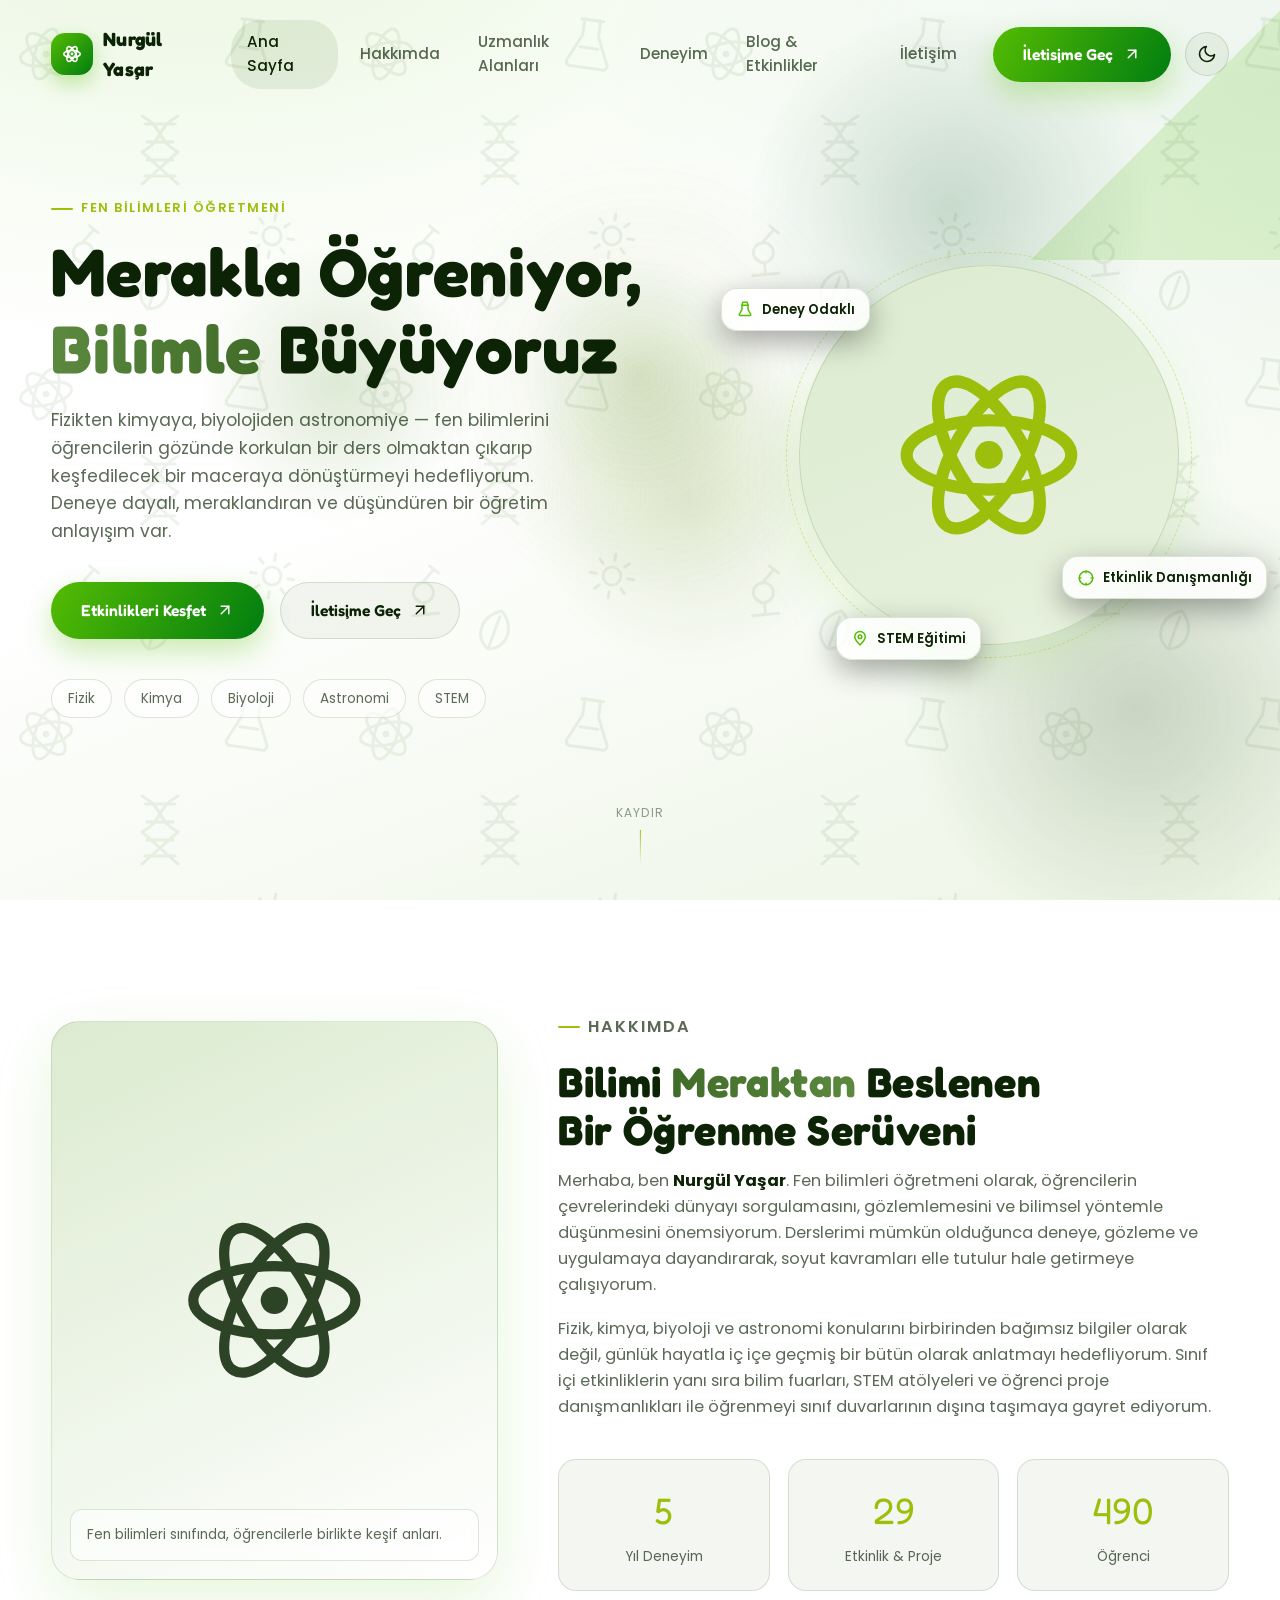
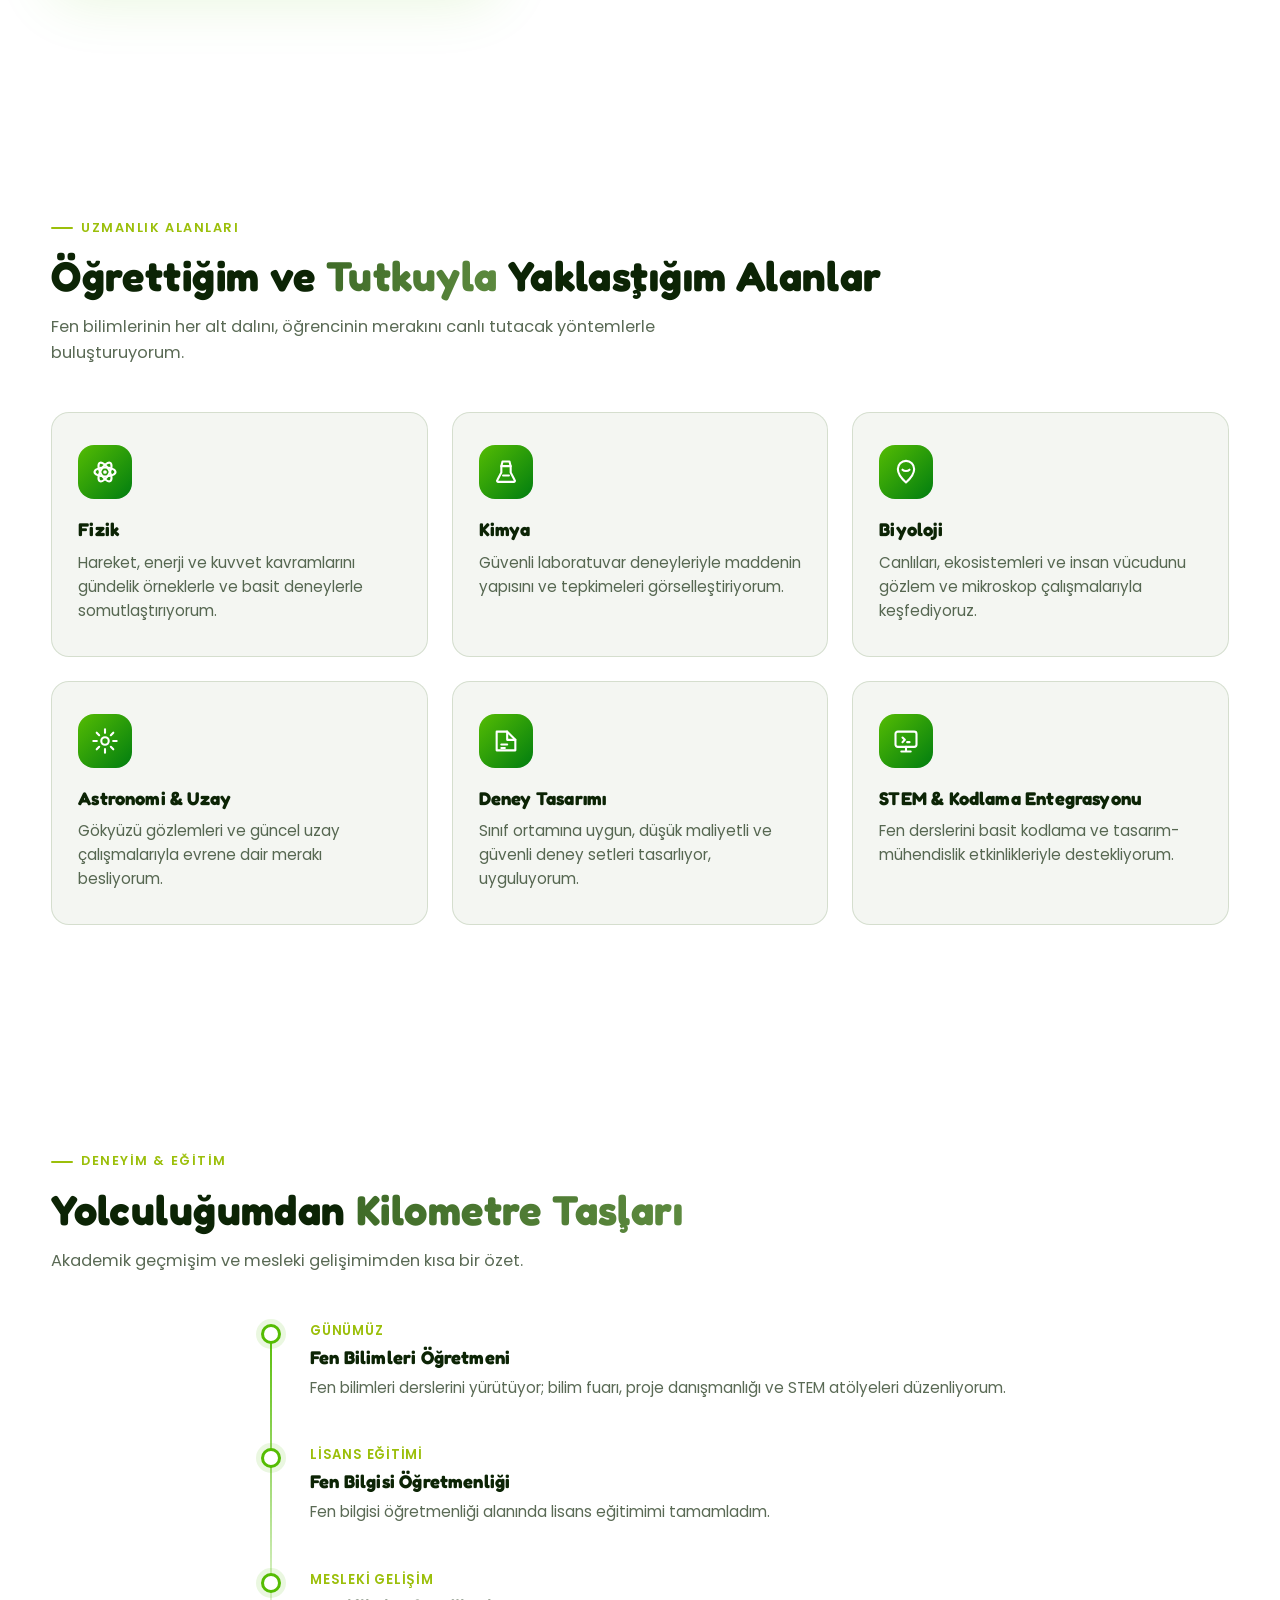
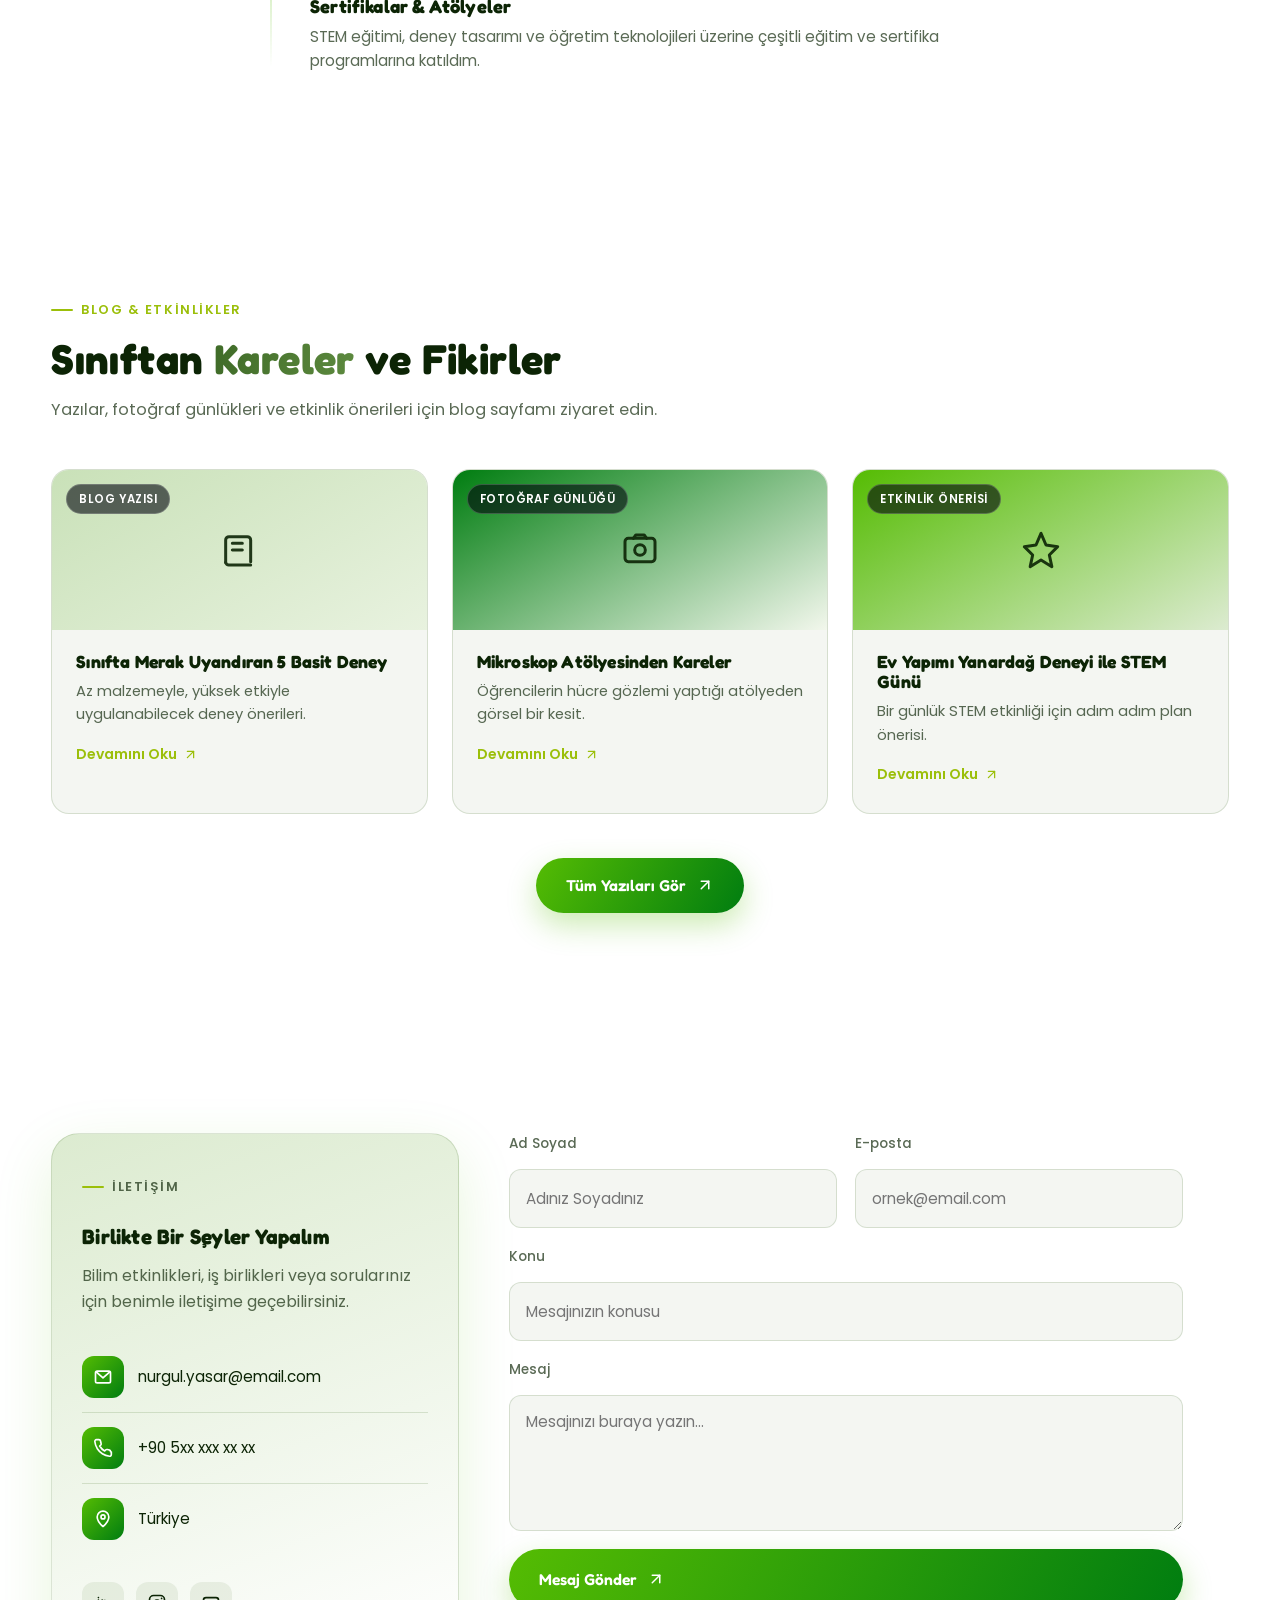
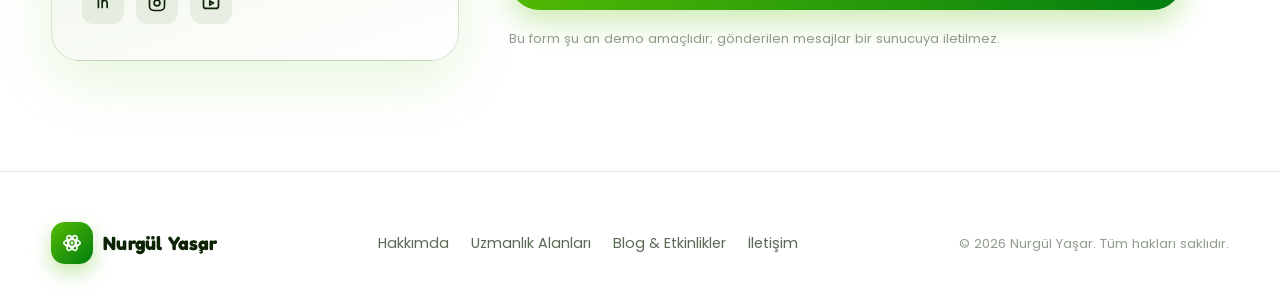
==== commit 75e2b3b1: "Add light/dark theme system and remove the Projeler section Default to a white-first light theme wit" ====
--- a/index.html
+++ b/index.html
@@ -10,6 +10,12 @@
 <link rel="preconnect" href="https://fonts.gstatic.com" crossorigin />
 <link href="https://fonts.googleapis.com/css2?family=Fredoka:wght@500;600;700&family=Poppins:wght@300;400;500;600;700&display=swap" rel="stylesheet" />
 <link rel="stylesheet" href="css/style.css" />
+<script>
+  (function () {
+    var saved = localStorage.getItem("ny-theme");
+    if (saved === "dark") document.documentElement.setAttribute("data-theme", "dark");
+  })();
+</script>
 </head>
 <body>
 
@@ -27,7 +33,6 @@
       <a href="#hakkimda">Hakkımda</a>
       <a href="#uzmanlik">Uzmanlık Alanları</a>
       <a href="#deneyim">Deneyim</a>
-      <a href="#projeler">Projeler</a>
       <a href="blog.html">Blog &amp; Etkinlikler</a>
       <a href="#iletisim">İletişim</a>
     </nav>
@@ -37,6 +42,10 @@
         İletişime Geç
         <svg viewBox="0 0 24 24" fill="none" stroke="currentColor" stroke-width="2" stroke-linecap="round" stroke-linejoin="round"><path d="M7 17 17 7"/><path d="M7 7h10v10"/></svg>
       </a>
+      <button class="theme-toggle" aria-label="Koyu/açık temayı değiştir">
+        <svg class="icon-moon" viewBox="0 0 24 24" fill="none" stroke="currentColor" stroke-width="2" stroke-linecap="round" stroke-linejoin="round"><path d="M21 12.8A9 9 0 1 1 11.2 3a7 7 0 0 0 9.8 9.8Z"/></svg>
+        <svg class="icon-sun" viewBox="0 0 24 24" fill="none" stroke="currentColor" stroke-width="2" stroke-linecap="round" stroke-linejoin="round"><circle cx="12" cy="12" r="4.5"/><path d="M12 2v2.5M12 19.5V22M4.2 4.2l1.8 1.8M18 18l1.8 1.8M2 12h2.5M19.5 12H22M4.2 19.8 6 18M18 6l1.8-1.8"/></svg>
+      </button>
       <button class="nav-toggle" aria-label="Menüyü aç/kapat">
         <span></span>
       </button>
@@ -46,6 +55,7 @@
 
 <section class="hero" id="hero">
   <canvas id="fluid-canvas"></canvas>
+  <div class="corner-accent"></div>
   <div class="container hero-grid">
     <div class="hero-content">
       <p class="eyebrow">Fen Bilimleri Öğretmeni</p>
@@ -56,12 +66,12 @@
         hedefliyorum. Deneye dayalı, meraklandıran ve düşündüren bir öğretim anlayışım var.
       </p>
       <div class="hero-actions">
-        <a href="#projeler" class="btn btn-primary">
-          Projelerimi Keşfet
+        <a href="blog.html" class="btn btn-primary">
+          Etkinlikleri Keşfet
           <svg viewBox="0 0 24 24" fill="none" stroke="currentColor" stroke-width="2" stroke-linecap="round" stroke-linejoin="round"><path d="M7 17 17 7"/><path d="M7 7h10v10"/></svg>
         </a>
-        <a href="blog.html" class="btn btn-ghost">
-          Blog &amp; Etkinlikler
+        <a href="#iletisim" class="btn btn-ghost">
+          İletişime Geç
           <svg viewBox="0 0 24 24" fill="none" stroke="currentColor" stroke-width="2" stroke-linecap="round" stroke-linejoin="round"><path d="M7 17 17 7"/><path d="M7 7h10v10"/></svg>
         </a>
       </div>
@@ -84,7 +94,7 @@
       </div>
       <div class="orbit-chip chip-2">
         <svg viewBox="0 0 24 24" fill="none" stroke="currentColor" stroke-width="2" stroke-linecap="round" stroke-linejoin="round"><circle cx="12" cy="12" r="9"/><path d="M12 3v2M12 19v2M3 12h2M19 12h2"/></svg>
-        Proje Danışmanlığı
+        Etkinlik Danışmanlığı
       </div>
       <div class="orbit-chip chip-3">
         <svg viewBox="0 0 24 24" fill="none" stroke="currentColor" stroke-width="2" stroke-linecap="round" stroke-linejoin="round"><path d="M12 20c4-4 7-7.5 7-11a7 7 0 1 0-14 0c0 3.5 3 7 7 11Z"/><circle cx="12" cy="9" r="2.4"/></svg>
@@ -234,58 +244,6 @@
   </div>
 </section>
 
-<section id="projeler">
-  <div class="container">
-    <p class="eyebrow reveal">Projeler &amp; Etkinlikler</p>
-    <h2 class="section-title reveal">Sınıftan <span>Sahaya</span> Taşan Çalışmalar</h2>
-    <p class="section-sub reveal">Öğrencilerle birlikte hayata geçirdiğim bazı proje ve etkinlik başlıkları.</p>
-
-    <div class="project-grid">
-      <div class="project-card reveal">
-        <div class="project-thumb">
-          <span class="project-tag">Etkinlik</span>
-          <svg viewBox="0 0 24 24" fill="none" stroke="currentColor" stroke-width="1.8" stroke-linecap="round" stroke-linejoin="round"><path d="M12 21c4-3.5 7-7.4 7-11.5A7 7 0 0 0 5 9.5C5 13.6 8 17.5 12 21Z"/></svg>
-        </div>
-        <div class="project-body">
-          <h3>Okul İçi Bilim Fuarı</h3>
-          <p>Öğrencilerin kendi hipotezlerini test ettiği, jüri önünde sundukları yıllık bilim fuarı organizasyonu.</p>
-          <a href="blog.html" class="project-link">Detayları Gör
-            <svg viewBox="0 0 24 24" fill="none" stroke="currentColor" stroke-width="2" stroke-linecap="round" stroke-linejoin="round"><path d="M7 17 17 7"/><path d="M7 7h10v10"/></svg>
-          </a>
-        </div>
-      </div>
-
-      <div class="project-card reveal">
-        <div class="project-thumb">
-          <span class="project-tag">Kulüp</span>
-          <svg viewBox="0 0 24 24" fill="none" stroke="currentColor" stroke-width="1.8" stroke-linecap="round" stroke-linejoin="round"><path d="M4 4h9l7 7v9H4Z"/><path d="M13 4v7h7"/></svg>
-        </div>
-        <div class="project-body">
-          <h3>Genç Bilim İnsanları Kulübü</h3>
-          <p>Haftalık buluşmalarla merak konularını proje fikrine dönüştüren öğrenci bilim kulübü.</p>
-          <a href="blog.html" class="project-link">Detayları Gör
-            <svg viewBox="0 0 24 24" fill="none" stroke="currentColor" stroke-width="2" stroke-linecap="round" stroke-linejoin="round"><path d="M7 17 17 7"/><path d="M7 7h10v10"/></svg>
-          </a>
-        </div>
-      </div>
-
-      <div class="project-card reveal">
-        <div class="project-thumb">
-          <span class="project-tag">Atölye</span>
-          <svg viewBox="0 0 24 24" fill="none" stroke="currentColor" stroke-width="1.8" stroke-linecap="round" stroke-linejoin="round"><rect x="3" y="4" width="18" height="13" rx="2"/><path d="M8 21h8M12 17v4"/></svg>
-        </div>
-        <div class="project-body">
-          <h3>STEM Atölye Serisi</h3>
-          <p>Basit malzemelerle tasarım-mühendislik problemleri çözülen dönemsel atölye etkinlikleri.</p>
-          <a href="blog.html" class="project-link">Detayları Gör
-            <svg viewBox="0 0 24 24" fill="none" stroke="currentColor" stroke-width="2" stroke-linecap="round" stroke-linejoin="round"><path d="M7 17 17 7"/><path d="M7 7h10v10"/></svg>
-          </a>
-        </div>
-      </div>
-    </div>
-  </div>
-</section>
-
 <section id="blog-teaser">
   <div class="container">
     <p class="eyebrow reveal">Blog &amp; Etkinlikler</p>
@@ -425,7 +383,6 @@
     <div class="footer-links">
       <a href="#hakkimda">Hakkımda</a>
       <a href="#uzmanlik">Uzmanlık Alanları</a>
-      <a href="#projeler">Projeler</a>
       <a href="blog.html">Blog &amp; Etkinlikler</a>
       <a href="#iletisim">İletişim</a>
     </div>
--- a/css/style.css
+++ b/css/style.css
@@ -3,28 +3,77 @@
    ========================================================= */
 
 :root {
+  /* ---- Light theme (default): white main, green secondary ---- */
+  --bg-1: #ffffff;
+  --bg-2: #f2f7ec;
+  --bg-3: #e8f2df;
+  --bg-4: #dcebd0;
+  --bg-5: #c9e1b8;
+  --accent-600: #007d10;
+  --accent-500: #3e9e05;
+  --accent-avocado: #55bc03;
+  --accent-limerick: #9bbf0a;
+  --accent-sage: #3f6b28;
+  --accent-sage-soft: #5d8a3f;
+  --fg: #0c2405;
+  --fg-muted: rgba(12, 36, 5, 0.68);
+  --fg-faint: rgba(12, 36, 5, 0.45);
+  --surface: rgba(38, 89, 2, 0.05);
+  --surface-strong: rgba(38, 89, 2, 0.09);
+  --border: rgba(38, 89, 2, 0.15);
+  --shadow-glow: 0 20px 60px rgba(85, 188, 3, 0.14);
+  --page-wash:
+    radial-gradient(120% 90% at 15% -10%, rgba(85, 188, 3, 0.12), transparent 55%),
+    radial-gradient(90% 70% at 100% 10%, rgba(0, 125, 16, 0.08), transparent 60%),
+    linear-gradient(160deg, #ffffff 0%, #ffffff 45%, #edf5e5 100%);
+  --wallpaper-color: rgba(38, 89, 2, 0.075);
+  --chip-bg: rgba(255, 255, 255, 0.6);
+  --chip-strong-bg: rgba(255, 255, 255, 0.85);
+  --chip-fill: rgba(38, 89, 2, 0.08);
+  --icon-chip-bg: linear-gradient(135deg, var(--accent-avocado), var(--accent-600));
+  --icon-chip-fg: #ffffff;
+  --header-bg: rgba(255, 255, 255, 0.78);
+  --overlay-bg: rgba(255, 255, 255, 0.97);
+  --fluid-blend-mode: multiply;
+  --fluid-opacity: 0.8;
+  --radius-lg: 28px;
+  --radius-md: 18px;
+  --radius-sm: 12px;
+  --font-head: "Fredoka", "Poppins", sans-serif;
+  --font-body: "Poppins", "Segoe UI", sans-serif;
+  --ease: cubic-bezier(0.22, 1, 0.36, 1);
+}
+
+:root[data-theme="dark"] {
+  /* ---- Dark theme: green main, white secondary ---- */
   --bg-1: #02060e;
   --bg-2: #071c05;
   --bg-3: #092601;
   --bg-4: #163d02;
   --bg-5: #265902;
-  --accent-600: #007d10;
-  --accent-500: #3e9e05;
-  --accent-avocado: #55bc03;
-  --accent-limerick: #9bbf0a;
+  --accent-sage: #7fa15a;
+  --accent-sage-soft: #a9bf8a;
   --fg: #f4f3f8;
   --fg-muted: rgba(244, 243, 248, 0.72);
   --fg-faint: rgba(244, 243, 248, 0.45);
   --surface: rgba(244, 243, 248, 0.05);
   --surface-strong: rgba(244, 243, 248, 0.09);
   --border: rgba(244, 243, 248, 0.12);
-  --shadow-glow: 0 20px 60px rgba(85, 188, 3, 0.18);
-  --radius-lg: 28px;
-  --radius-md: 18px;
-  --radius-sm: 12px;
-  --font-head: "Fredoka", "Poppins", sans-serif;
-  --font-body: "Poppins", "Segoe UI", sans-serif;
-  --ease: cubic-bezier(0.22, 1, 0.36, 1);
+  --shadow-glow: 0 20px 60px rgba(85, 188, 3, 0.1);
+  --page-wash:
+    radial-gradient(120% 90% at 15% -10%, rgba(38, 89, 2, 0.26), transparent 55%),
+    radial-gradient(90% 70% at 100% 10%, rgba(0, 125, 16, 0.16), transparent 60%),
+    linear-gradient(160deg, var(--bg-1) 0%, var(--bg-1) 30%, var(--bg-3) 60%, var(--bg-1) 100%);
+  --wallpaper-color: rgba(244, 243, 248, 0.05);
+  --chip-bg: rgba(2, 6, 14, 0.5);
+  --chip-strong-bg: rgba(9, 38, 1, 0.75);
+  --chip-fill: rgba(244, 243, 248, 0.1);
+  --icon-chip-bg: linear-gradient(135deg, var(--accent-600), var(--bg-3));
+  --icon-chip-fg: var(--accent-limerick);
+  --header-bg: rgba(2, 6, 14, 0.72);
+  --overlay-bg: rgba(2, 6, 14, 0.97);
+  --fluid-blend-mode: screen;
+  --fluid-opacity: 0.5;
 }
 
 * {
@@ -45,6 +94,7 @@
   line-height: 1.6;
   overflow-x: hidden;
   -webkit-font-smoothing: antialiased;
+  transition: background-color 0.4s var(--ease), color 0.4s var(--ease);
 }
 
 body::before {
@@ -52,10 +102,24 @@
   position: fixed;
   inset: 0;
   z-index: -2;
-  background:
-    radial-gradient(120% 90% at 15% -10%, rgba(38, 89, 2, 0.55), transparent 55%),
-    radial-gradient(90% 70% at 100% 10%, rgba(0, 125, 16, 0.35), transparent 60%),
-    linear-gradient(160deg, var(--bg-1) 0%, var(--bg-3) 45%, var(--bg-2) 75%, var(--bg-1) 100%);
+  background: var(--page-wash);
+  transition: background 0.4s var(--ease);
+}
+
+body::after {
+  content: "";
+  position: fixed;
+  inset: 0;
+  z-index: -1;
+  pointer-events: none;
+  background-color: var(--wallpaper-color);
+  -webkit-mask-image: url("../assets/science-pattern.svg");
+  mask-image: url("../assets/science-pattern.svg");
+  -webkit-mask-repeat: repeat;
+  mask-repeat: repeat;
+  -webkit-mask-size: 340px 340px;
+  mask-size: 340px 340px;
+  transition: background-color 0.4s var(--ease);
 }
 
 img {
@@ -118,7 +182,7 @@
 }
 
 .section-title span {
-  background: linear-gradient(100deg, var(--accent-avocado), var(--accent-limerick));
+  background: linear-gradient(100deg, var(--accent-sage), var(--accent-sage-soft));
   -webkit-background-clip: text;
   background-clip: text;
   color: transparent;
@@ -199,7 +263,7 @@
 
 .site-header.scrolled {
   padding: 12px 0;
-  background: rgba(2, 6, 14, 0.72);
+  background: var(--header-bg);
   backdrop-filter: blur(16px) saturate(140%);
   box-shadow: 0 10px 30px rgba(0, 0, 0, 0.35);
   border-bottom: 1px solid var(--border);
@@ -298,6 +362,44 @@
 .nav-toggle.open span::before { transform: rotate(45deg) translate(5px, 5px); background: var(--fg); }
 .nav-toggle.open span::after { transform: rotate(-45deg) translate(5px, -5px); background: var(--fg); }
 
+.theme-toggle {
+  width: 44px;
+  height: 44px;
+  border-radius: 50%;
+  display: grid;
+  place-items: center;
+  background: var(--surface);
+  border: 1px solid var(--border);
+  color: var(--fg);
+  flex-shrink: 0;
+  transition: background 0.3s var(--ease), transform 0.3s var(--ease), color 0.3s var(--ease), border-color 0.3s var(--ease);
+}
+
+.theme-toggle:hover {
+  border-color: var(--accent-avocado);
+  color: var(--accent-avocado);
+  transform: translateY(-2px) rotate(-8deg);
+}
+
+.theme-toggle svg { width: 20px; height: 20px; }
+
+.theme-toggle .icon-sun { display: none; }
+
+:root[data-theme="dark"] .theme-toggle .icon-moon { display: none; }
+:root[data-theme="dark"] .theme-toggle .icon-sun { display: block; }
+
+.corner-accent {
+  position: absolute;
+  top: 0;
+  right: 0;
+  width: min(260px, 30vw);
+  height: min(260px, 30vw);
+  background: linear-gradient(135deg, transparent 52%, var(--accent-avocado) 52%);
+  opacity: 0.16;
+  pointer-events: none;
+  z-index: -1;
+}
+
 /* ---------- Hero ---------- */
 
 .hero {
@@ -315,8 +417,9 @@
   width: 100%;
   height: 100%;
   z-index: -1;
-  mix-blend-mode: screen;
-  opacity: 0.9;
+  mix-blend-mode: var(--fluid-blend-mode);
+  opacity: var(--fluid-opacity);
+  transition: opacity 0.4s var(--ease);
 }
 
 .hero-grid {
@@ -336,7 +439,7 @@
 }
 
 .hero-title .accent {
-  background: linear-gradient(100deg, var(--accent-limerick), var(--accent-avocado));
+  background: linear-gradient(100deg, var(--accent-sage-soft), var(--accent-sage));
   -webkit-background-clip: text;
   background-clip: text;
   color: transparent;
@@ -371,7 +474,7 @@
   border-radius: 30px;
   font-size: 0.85rem;
   border: 1px solid var(--border);
-  background: rgba(2, 6, 14, 0.5);
+  background: var(--chip-bg);
   backdrop-filter: blur(8px);
   color: var(--fg-muted);
 }
@@ -418,7 +521,7 @@
   gap: 8px;
   padding: 10px 14px;
   border-radius: 16px;
-  background: rgba(9, 38, 1, 0.75);
+  background: var(--chip-strong-bg);
   border: 1px solid var(--border);
   backdrop-filter: blur(10px);
   font-size: 0.82rem;
@@ -479,7 +582,7 @@
   position: relative;
   aspect-ratio: 4 / 5;
   border-radius: var(--radius-lg);
-  background: linear-gradient(155deg, var(--bg-5), var(--bg-3));
+  background: linear-gradient(155deg, var(--bg-4), var(--bg-1));
   border: 1px solid var(--border);
   overflow: hidden;
   display: grid;
@@ -489,7 +592,8 @@
 
 .about-photo svg {
   width: 46%;
-  color: rgba(244, 243, 248, 0.85);
+  color: var(--fg);
+  opacity: 0.85;
 }
 
 .about-photo .leaf-deco {
@@ -505,7 +609,7 @@
   right: 18px;
   padding: 14px 16px;
   border-radius: var(--radius-sm);
-  background: rgba(2, 6, 14, 0.55);
+  background: var(--chip-bg);
   border: 1px solid var(--border);
   backdrop-filter: blur(8px);
   font-size: 0.85rem;
@@ -596,8 +700,8 @@
   border-radius: 16px;
   display: grid;
   place-items: center;
-  background: linear-gradient(135deg, var(--accent-600), var(--bg-3));
-  color: var(--accent-limerick);
+  background: var(--icon-chip-bg);
+  color: var(--icon-chip-fg);
   margin-bottom: 20px;
   position: relative;
   z-index: 1;
@@ -700,7 +804,7 @@
   height: 160px;
   display: grid;
   place-items: center;
-  background: linear-gradient(150deg, var(--bg-5), var(--accent-600));
+  background: linear-gradient(150deg, var(--bg-4), var(--bg-1));
   position: relative;
 }
 
@@ -716,7 +820,8 @@
   font-weight: 600;
   letter-spacing: 0.04em;
   text-transform: uppercase;
-  background: rgba(2, 6, 14, 0.55);
+  background: rgba(2, 6, 14, 0.6);
+  color: #fff;
   border: 1px solid rgba(244, 243, 248, 0.2);
 }
 
@@ -810,9 +915,9 @@
   overflow: hidden;
 }
 
-.blog-thumb.type-yazi { background: linear-gradient(150deg, var(--bg-5), var(--bg-3)); }
-.blog-thumb.type-foto { background: linear-gradient(150deg, var(--accent-600), var(--bg-2)); }
-.blog-thumb.type-etkinlik { background: linear-gradient(150deg, var(--accent-avocado), var(--bg-4)); }
+.blog-thumb.type-yazi { background: linear-gradient(150deg, var(--bg-4), var(--bg-1)); }
+.blog-thumb.type-foto { background: linear-gradient(150deg, var(--bg-3), var(--bg-1)); }
+.blog-thumb.type-etkinlik { background: linear-gradient(150deg, var(--accent-sage), var(--bg-3)); }
 
 .blog-thumb svg {
   width: 42px;
@@ -841,7 +946,8 @@
   font-weight: 700;
   letter-spacing: 0.05em;
   text-transform: uppercase;
-  background: rgba(2, 6, 14, 0.55);
+  background: rgba(2, 6, 14, 0.6);
+  color: #fff;
   border: 1px solid rgba(244, 243, 248, 0.25);
 }
 
@@ -899,7 +1005,7 @@
 .contact-info-card {
   padding: 36px 30px;
   border-radius: var(--radius-lg);
-  background: linear-gradient(160deg, var(--bg-5), var(--bg-3));
+  background: linear-gradient(160deg, var(--bg-4), var(--bg-1));
   border: 1px solid var(--border);
   box-shadow: var(--shadow-glow);
 }
@@ -923,11 +1029,11 @@
   border-radius: 12px;
   display: grid;
   place-items: center;
-  background: rgba(244, 243, 248, 0.1);
+  background: var(--icon-chip-bg);
   flex-shrink: 0;
 }
 
-.contact-item .icon-box svg { width: 20px; height: 20px; color: var(--accent-limerick); }
+.contact-item .icon-box svg { width: 20px; height: 20px; color: var(--icon-chip-fg); }
 
 .contact-item a, .contact-item span { font-size: 0.95rem; }
 
@@ -943,8 +1049,9 @@
   border-radius: 12px;
   display: grid;
   place-items: center;
-  background: rgba(244, 243, 248, 0.1);
-  transition: transform 0.3s var(--ease), background 0.3s var(--ease);
+  background: var(--chip-fill);
+  color: var(--fg);
+  transition: transform 0.3s var(--ease), background 0.3s var(--ease), color 0.3s var(--ease);
 }
 
 .social-row a:hover {
@@ -990,7 +1097,7 @@
 .form-field textarea:focus {
   outline: none;
   border-color: var(--accent-avocado);
-  background: rgba(244, 243, 248, 0.08);
+  background: var(--surface-strong);
 }
 
 .form-field textarea { resize: vertical; min-height: 130px; }
@@ -1088,7 +1195,7 @@
     justify-content: center;
     align-items: center;
     gap: 10px;
-    background: rgba(2, 6, 14, 0.97);
+    background: var(--overlay-bg);
     backdrop-filter: blur(10px);
   }
   .nav-links.open a { font-size: 1.3rem; padding: 14px 24px; }
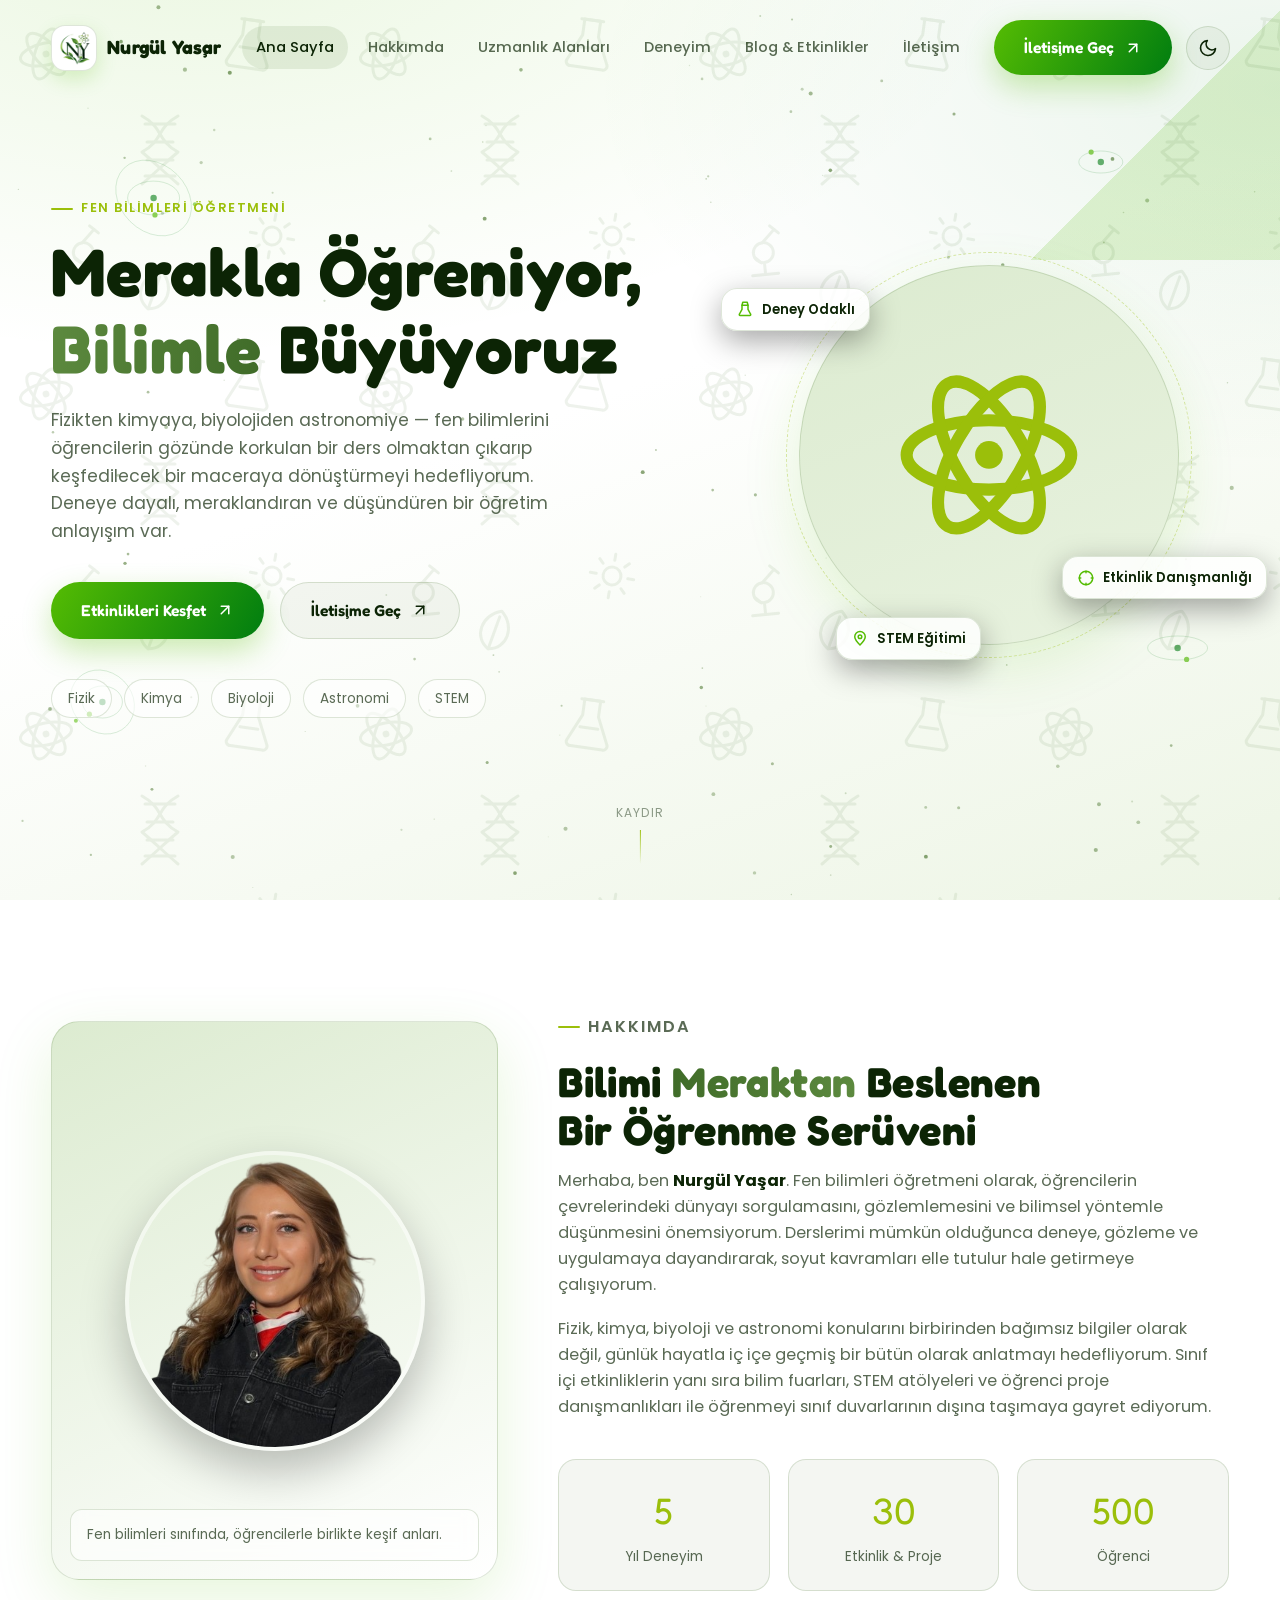
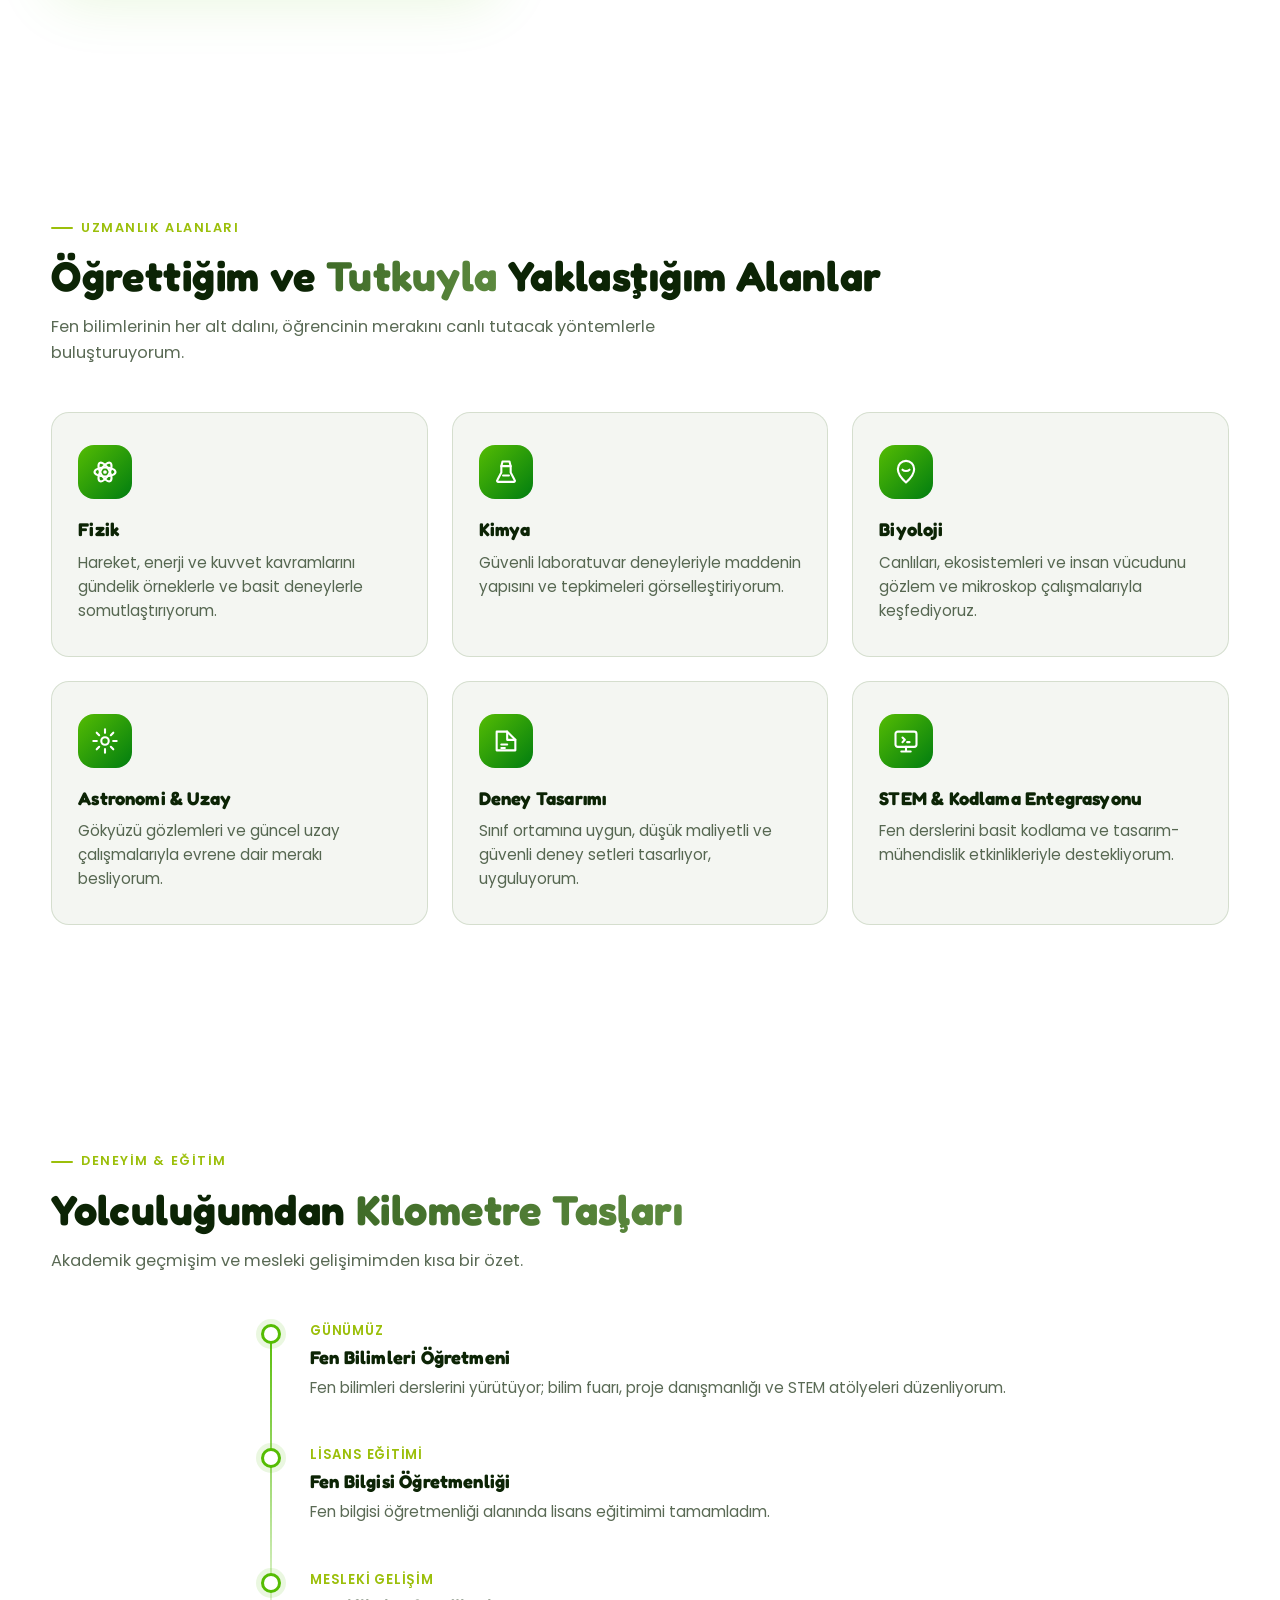
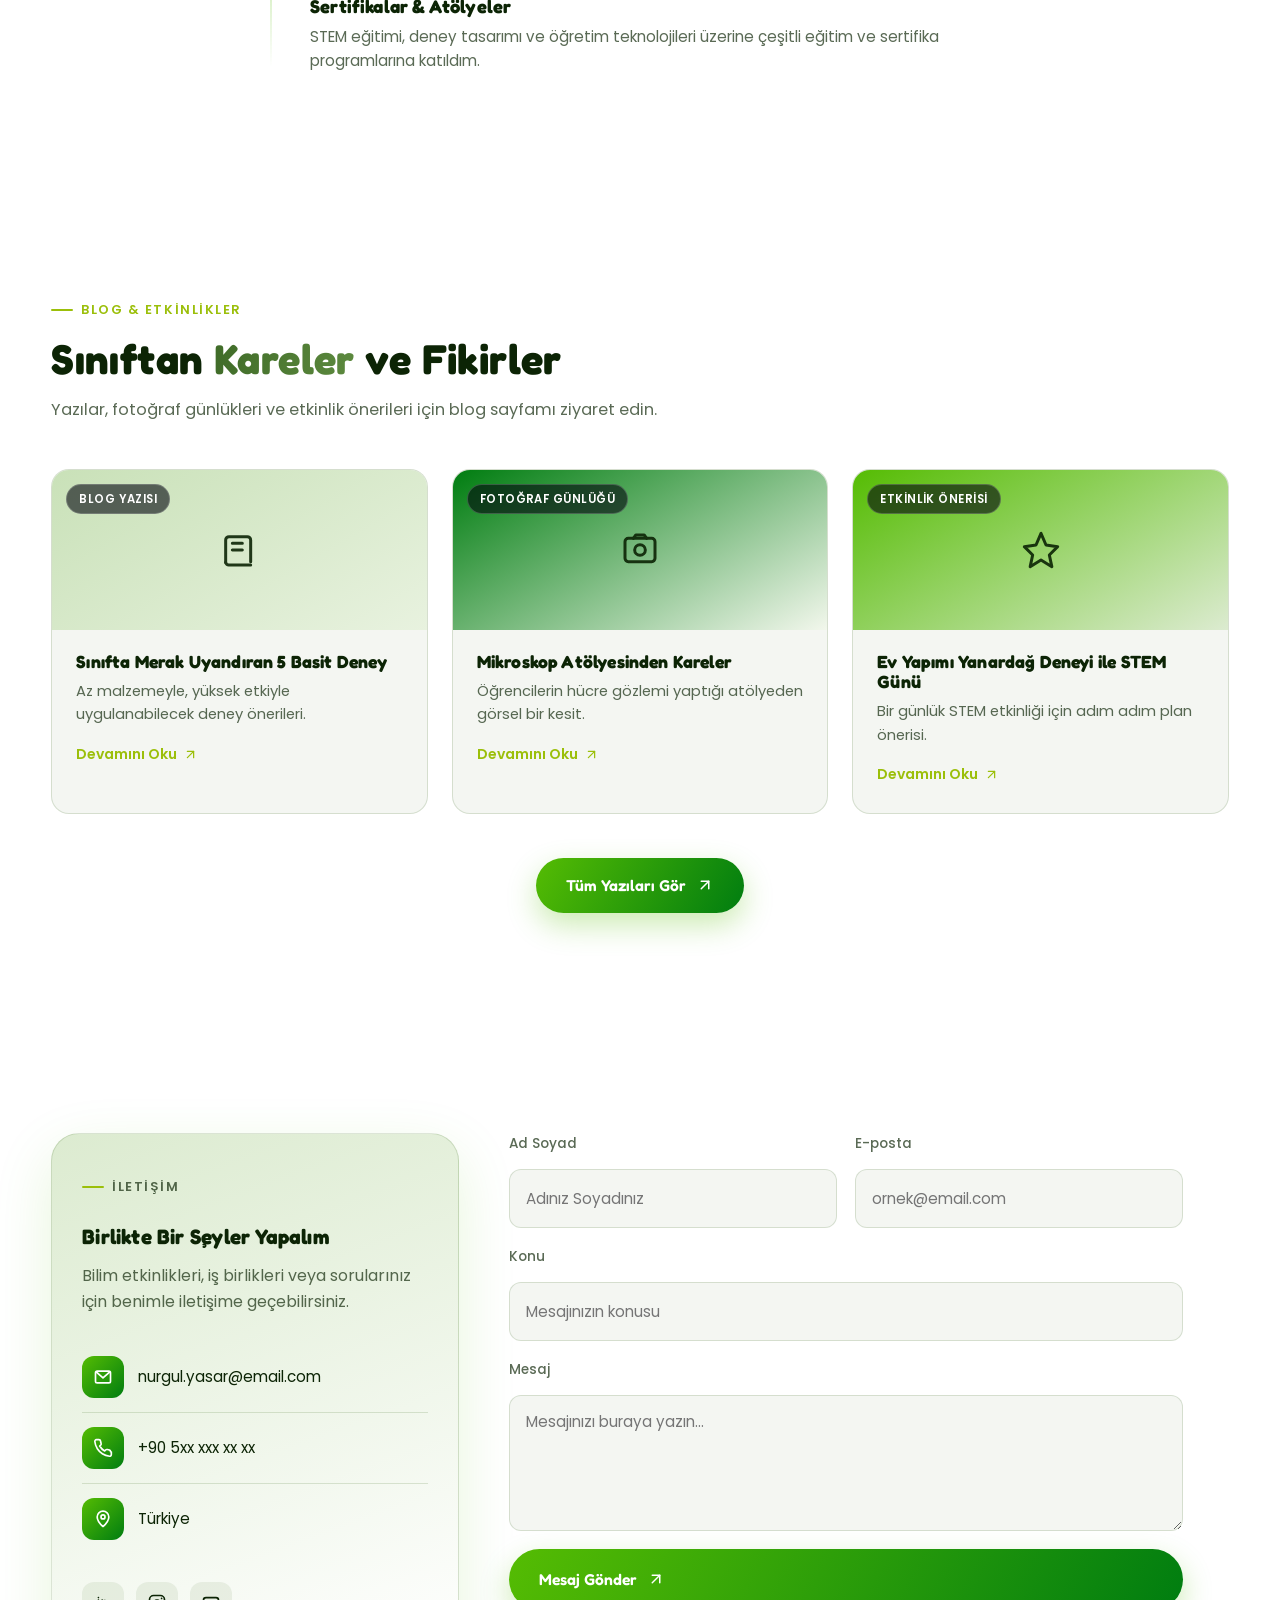
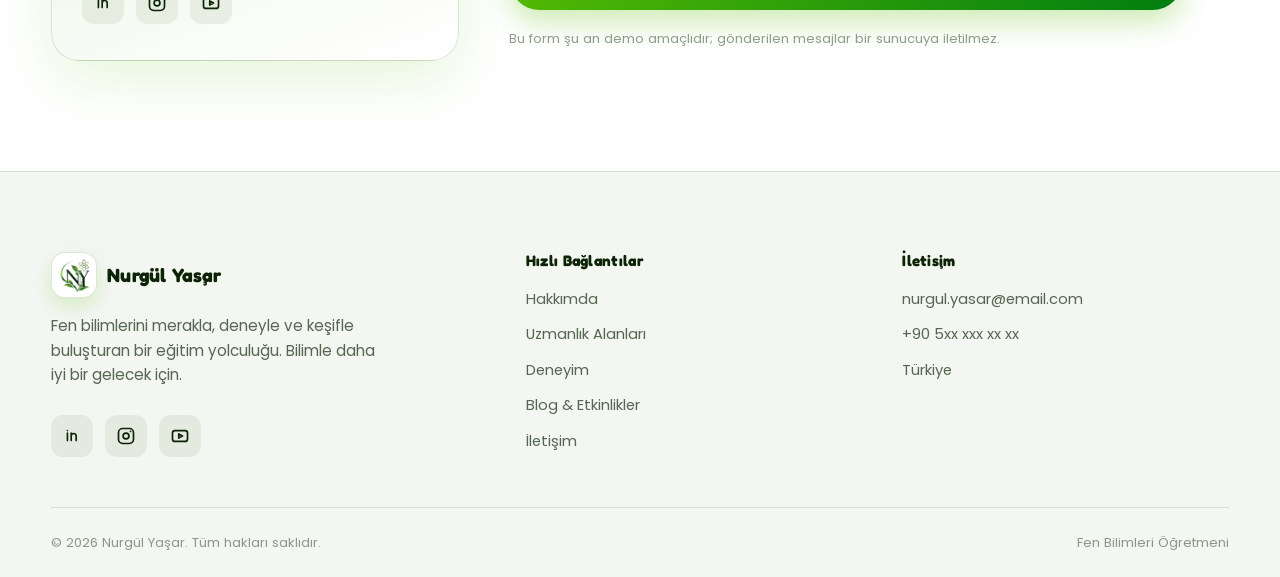
==== commit ccd7a861: "Add real logo/photo assets, redesign header+footer, add galaxy background Replace the placeholder at" ====
--- a/index.html
+++ b/index.html
@@ -5,7 +5,7 @@
 <meta name="viewport" content="width=device-width, initial-scale=1.0" />
 <title>Nurgül Yaşar | Fen Bilimleri Öğretmeni</title>
 <meta name="description" content="Nurgül Yaşar — Fen Bilimleri Öğretmeni. Portföy, projeler, etkinlikler ve bilim blogu." />
-<link rel="icon" type="image/svg+xml" href="assets/favicon.svg" />
+<link rel="icon" type="image/png" href="assets/favicon.png" />
 <link rel="preconnect" href="https://fonts.googleapis.com" />
 <link rel="preconnect" href="https://fonts.gstatic.com" crossorigin />
 <link href="https://fonts.googleapis.com/css2?family=Fredoka:wght@500;600;700&family=Poppins:wght@300;400;500;600;700&display=swap" rel="stylesheet" />
@@ -23,7 +23,7 @@
   <div class="container nav-wrap">
     <a href="index.html" class="logo">
       <span class="logo-mark">
-        <svg viewBox="0 0 24 24" fill="none" stroke="currentColor" stroke-width="1.8" stroke-linecap="round" stroke-linejoin="round"><circle cx="12" cy="12" r="1.6" fill="currentColor" stroke="none"/><ellipse cx="12" cy="12" rx="9" ry="3.8"/><ellipse cx="12" cy="12" rx="9" ry="3.8" transform="rotate(60 12 12)"/><ellipse cx="12" cy="12" rx="9" ry="3.8" transform="rotate(120 12 12)"/></svg>
+        <img src="assets/logo-mark.png" alt="Nurgül Yaşar logosu" />
       </span>
       Nurgül Yaşar
     </a>
@@ -54,7 +54,6 @@
 </header>
 
 <section class="hero" id="hero">
-  <canvas id="fluid-canvas"></canvas>
   <div class="corner-accent"></div>
   <div class="container hero-grid">
     <div class="hero-content">
@@ -112,7 +111,7 @@
 <section id="hakkimda">
   <div class="container about-grid">
     <div class="about-photo reveal">
-      <svg viewBox="0 0 24 24" fill="none" stroke="currentColor" stroke-width="1.2" stroke-linecap="round" stroke-linejoin="round"><circle cx="12" cy="12" r="1.6" fill="currentColor" stroke="none"/><ellipse cx="12" cy="12" rx="9.5" ry="4"/><ellipse cx="12" cy="12" rx="9.5" ry="4" transform="rotate(60 12 12)"/><ellipse cx="12" cy="12" rx="9.5" ry="4" transform="rotate(120 12 12)"/></svg>
+      <img src="assets/nurgul-yasar.png" alt="Nurgül Yaşar" />
       <div class="about-photo-caption">Fen bilimleri sınıfında, öğrencilerle birlikte keşif anları.</div>
     </div>
 
@@ -373,24 +372,56 @@
 </section>
 
 <footer class="site-footer">
-  <div class="container footer-grid">
-    <a href="index.html" class="logo">
-      <span class="logo-mark">
-        <svg viewBox="0 0 24 24" fill="none" stroke="currentColor" stroke-width="1.8" stroke-linecap="round" stroke-linejoin="round"><circle cx="12" cy="12" r="1.6" fill="currentColor" stroke="none"/><ellipse cx="12" cy="12" rx="9" ry="3.8"/><ellipse cx="12" cy="12" rx="9" ry="3.8" transform="rotate(60 12 12)"/><ellipse cx="12" cy="12" rx="9" ry="3.8" transform="rotate(120 12 12)"/></svg>
-      </span>
-      Nurgül Yaşar
-    </a>
-    <div class="footer-links">
-      <a href="#hakkimda">Hakkımda</a>
-      <a href="#uzmanlik">Uzmanlık Alanları</a>
-      <a href="blog.html">Blog &amp; Etkinlikler</a>
-      <a href="#iletisim">İletişim</a>
-    </div>
+  <div class="container footer-top">
+    <div class="footer-brand">
+      <a href="index.html" class="logo">
+        <span class="logo-mark">
+          <img src="assets/logo-mark.png" alt="Nurgül Yaşar logosu" />
+        </span>
+        Nurgül Yaşar
+      </a>
+      <p>Fen bilimlerini merakla, deneyle ve keşifle buluşturan bir eğitim yolculuğu. Bilimle daha iyi bir gelecek için.</p>
+      <div class="social-row">
+        <a href="https://www.linkedin.com/in/nurg%C3%BCl-ya%C5%9Far-064691241/" target="_blank" rel="noopener" aria-label="LinkedIn">
+          <svg viewBox="0 0 24 24" fill="none" stroke="currentColor" stroke-width="2" stroke-linecap="round" stroke-linejoin="round"><path d="M6.5 8.5v9M6.5 5.5v.01M11 17.5v-5.2c0-1.8 1-3.3 3-3.3s3 1.5 3 3.3v5.2M11 17.5v-9"/></svg>
+        </a>
+        <a href="#" aria-label="Instagram">
+          <svg viewBox="0 0 24 24" fill="none" stroke="currentColor" stroke-width="2" stroke-linecap="round" stroke-linejoin="round"><rect x="3" y="3" width="18" height="18" rx="5"/><circle cx="12" cy="12" r="3.5"/><path d="M17.5 6.5h.01"/></svg>
+        </a>
+        <a href="#" aria-label="YouTube">
+          <svg viewBox="0 0 24 24" fill="none" stroke="currentColor" stroke-width="2" stroke-linecap="round" stroke-linejoin="round"><rect x="3" y="5.5" width="18" height="13" rx="3"/><path d="m10.5 9.5 4.5 2.5-4.5 2.5Z"/></svg>
+        </a>
+      </div>
+    </div>
+
+    <div class="footer-col">
+      <h4>Hızlı Bağlantılar</h4>
+      <ul>
+        <li><a href="#hakkimda">Hakkımda</a></li>
+        <li><a href="#uzmanlik">Uzmanlık Alanları</a></li>
+        <li><a href="#deneyim">Deneyim</a></li>
+        <li><a href="blog.html">Blog &amp; Etkinlikler</a></li>
+        <li><a href="#iletisim">İletişim</a></li>
+      </ul>
+    </div>
+
+    <div class="footer-col">
+      <h4>İletişim</h4>
+      <ul>
+        <li><a href="mailto:nurgul.yasar@email.com">nurgul.yasar@email.com</a></li>
+        <li><a href="tel:+905xxxxxxxxx">+90 5xx xxx xx xx</a></li>
+        <li>Türkiye</li>
+      </ul>
+    </div>
+  </div>
+
+  <div class="container footer-bottom">
     <p class="footer-note">© <span id="year"></span> Nurgül Yaşar. Tüm hakları saklıdır.</p>
+    <p class="footer-note">Fen Bilimleri Öğretmeni</p>
   </div>
 </footer>
 
-<script src="js/fluid-bg.js"></script>
+<script src="js/galaxy-bg.js"></script>
 <script src="js/main.js"></script>
 </body>
 </html>
--- a/css/style.css
+++ b/css/style.css
@@ -34,8 +34,8 @@
   --icon-chip-fg: #ffffff;
   --header-bg: rgba(255, 255, 255, 0.78);
   --overlay-bg: rgba(255, 255, 255, 0.97);
-  --fluid-blend-mode: multiply;
-  --fluid-opacity: 0.8;
+  --sky-blend-mode: multiply;
+  --sky-opacity: 0.7;
   --radius-lg: 28px;
   --radius-md: 18px;
   --radius-sm: 12px;
@@ -72,8 +72,8 @@
   --icon-chip-fg: var(--accent-limerick);
   --header-bg: rgba(2, 6, 14, 0.72);
   --overlay-bg: rgba(2, 6, 14, 0.97);
-  --fluid-blend-mode: screen;
-  --fluid-opacity: 0.5;
+  --sky-blend-mode: screen;
+  --sky-opacity: 0.55;
 }
 
 * {
@@ -101,7 +101,7 @@
   content: "";
   position: fixed;
   inset: 0;
-  z-index: -2;
+  z-index: -3;
   background: var(--page-wash);
   transition: background 0.4s var(--ease);
 }
@@ -284,23 +284,27 @@
   font-weight: 700;
   font-size: 1.2rem;
   letter-spacing: 0.01em;
+  white-space: nowrap;
 }
 
 .logo-mark {
-  width: 42px;
-  height: 42px;
+  width: 46px;
+  height: 46px;
   border-radius: 14px;
   display: grid;
   place-items: center;
-  background: linear-gradient(135deg, var(--accent-avocado), var(--accent-600));
-  color: var(--bg-1);
-  box-shadow: 0 8px 20px rgba(85, 188, 3, 0.35);
+  background: #ffffff;
+  border: 1px solid var(--border);
+  box-shadow: 0 8px 20px rgba(85, 188, 3, 0.2);
   flex-shrink: 0;
-}
-
-.logo-mark svg {
-  width: 22px;
-  height: 22px;
+  padding: 4px;
+  overflow: hidden;
+}
+
+.logo-mark img {
+  width: 100%;
+  height: 100%;
+  object-fit: contain;
 }
 
 .nav-links {
@@ -311,11 +315,12 @@
 
 .nav-links a {
   position: relative;
-  padding: 10px 16px;
+  padding: 10px 14px;
   border-radius: 30px;
-  font-size: 0.95rem;
+  font-size: 0.92rem;
   font-weight: 500;
   color: var(--fg-muted);
+  white-space: nowrap;
   transition: color 0.3s var(--ease), background 0.3s var(--ease);
 }
 
@@ -411,14 +416,15 @@
   overflow: hidden;
 }
 
-#fluid-canvas {
-  position: absolute;
+.galaxy-canvas {
+  position: fixed;
   inset: 0;
   width: 100%;
   height: 100%;
-  z-index: -1;
-  mix-blend-mode: var(--fluid-blend-mode);
-  opacity: var(--fluid-opacity);
+  z-index: -2;
+  pointer-events: none;
+  mix-blend-mode: var(--sky-blend-mode);
+  opacity: var(--sky-opacity);
   transition: opacity 0.4s var(--ease);
 }
 
@@ -590,10 +596,14 @@
   box-shadow: var(--shadow-glow);
 }
 
-.about-photo svg {
-  width: 46%;
-  color: var(--fg);
-  opacity: 0.85;
+.about-photo img {
+  width: 72%;
+  max-width: 300px;
+  aspect-ratio: 1;
+  border-radius: 50%;
+  object-fit: cover;
+  border: 4px solid rgba(255, 255, 255, 0.5);
+  box-shadow: 0 20px 45px rgba(0, 0, 0, 0.25);
 }
 
 .about-photo .leaf-deco {
@@ -1110,26 +1120,60 @@
 /* ---------- Footer ---------- */
 
 .site-footer {
-  padding: 50px 0 30px;
+  position: relative;
+  padding: 80px 0 0;
   border-top: 1px solid var(--border);
-}
-
-.footer-grid {
+  background: var(--surface);
+  overflow: hidden;
+}
+
+.footer-top {
+  display: grid;
+  grid-template-columns: 1.3fr 1fr 1fr;
+  gap: 50px;
+  padding-bottom: 50px;
+}
+
+.footer-brand .logo { margin-bottom: 16px; }
+
+.footer-brand p {
+  color: var(--fg-muted);
+  font-size: 0.95rem;
+  max-width: 340px;
+  margin-bottom: 22px;
+}
+
+.footer-col h4 {
+  font-size: 0.95rem;
+  margin-bottom: 18px;
+  letter-spacing: 0.02em;
+}
+
+.footer-col ul {
+  display: grid;
+  gap: 12px;
+}
+
+.footer-col a,
+.footer-col li {
+  color: var(--fg-muted);
+  font-size: 0.92rem;
+  transition: color 0.3s var(--ease);
+}
+
+.footer-col a:hover { color: var(--accent-limerick); }
+
+.footer-col .social-row { margin-top: 6px; }
+
+.footer-bottom {
   display: flex;
   justify-content: space-between;
   align-items: center;
   flex-wrap: wrap;
-  gap: 20px;
-}
-
-.footer-links {
-  display: flex;
-  gap: 22px;
-  flex-wrap: wrap;
-}
-
-.footer-links a { color: var(--fg-muted); font-size: 0.9rem; transition: color 0.3s var(--ease); }
-.footer-links a:hover { color: var(--accent-limerick); }
+  gap: 12px;
+  padding: 24px 0;
+  border-top: 1px solid var(--border);
+}
 
 .footer-note {
   color: var(--fg-faint);
@@ -1181,9 +1225,11 @@
   .project-grid { grid-template-columns: repeat(2, 1fr); }
   .blog-grid { grid-template-columns: repeat(2, 1fr); }
   .contact-grid { grid-template-columns: 1fr; }
-}
-
-@media (max-width: 860px) {
+  .footer-top { grid-template-columns: 1fr 1fr; }
+  .footer-brand { grid-column: 1 / -1; }
+}
+
+@media (max-width: 1180px) {
   .nav-links { display: none; }
   .nav-toggle { display: grid; }
   .nav-links.open {
@@ -1209,6 +1255,11 @@
   .project-grid { grid-template-columns: 1fr; }
   .blog-grid { grid-template-columns: 1fr; }
   .form-row { grid-template-columns: 1fr; }
-  .footer-grid { flex-direction: column; text-align: center; }
+  .footer-top { grid-template-columns: 1fr; text-align: center; }
+  .footer-brand { grid-column: auto; }
+  .footer-brand .logo { justify-content: center; }
+  .footer-brand p { margin-inline: auto; }
+  .footer-col .social-row { justify-content: center; }
+  .footer-bottom { flex-direction: column; text-align: center; }
   .orbit-chip { display: none; }
 }
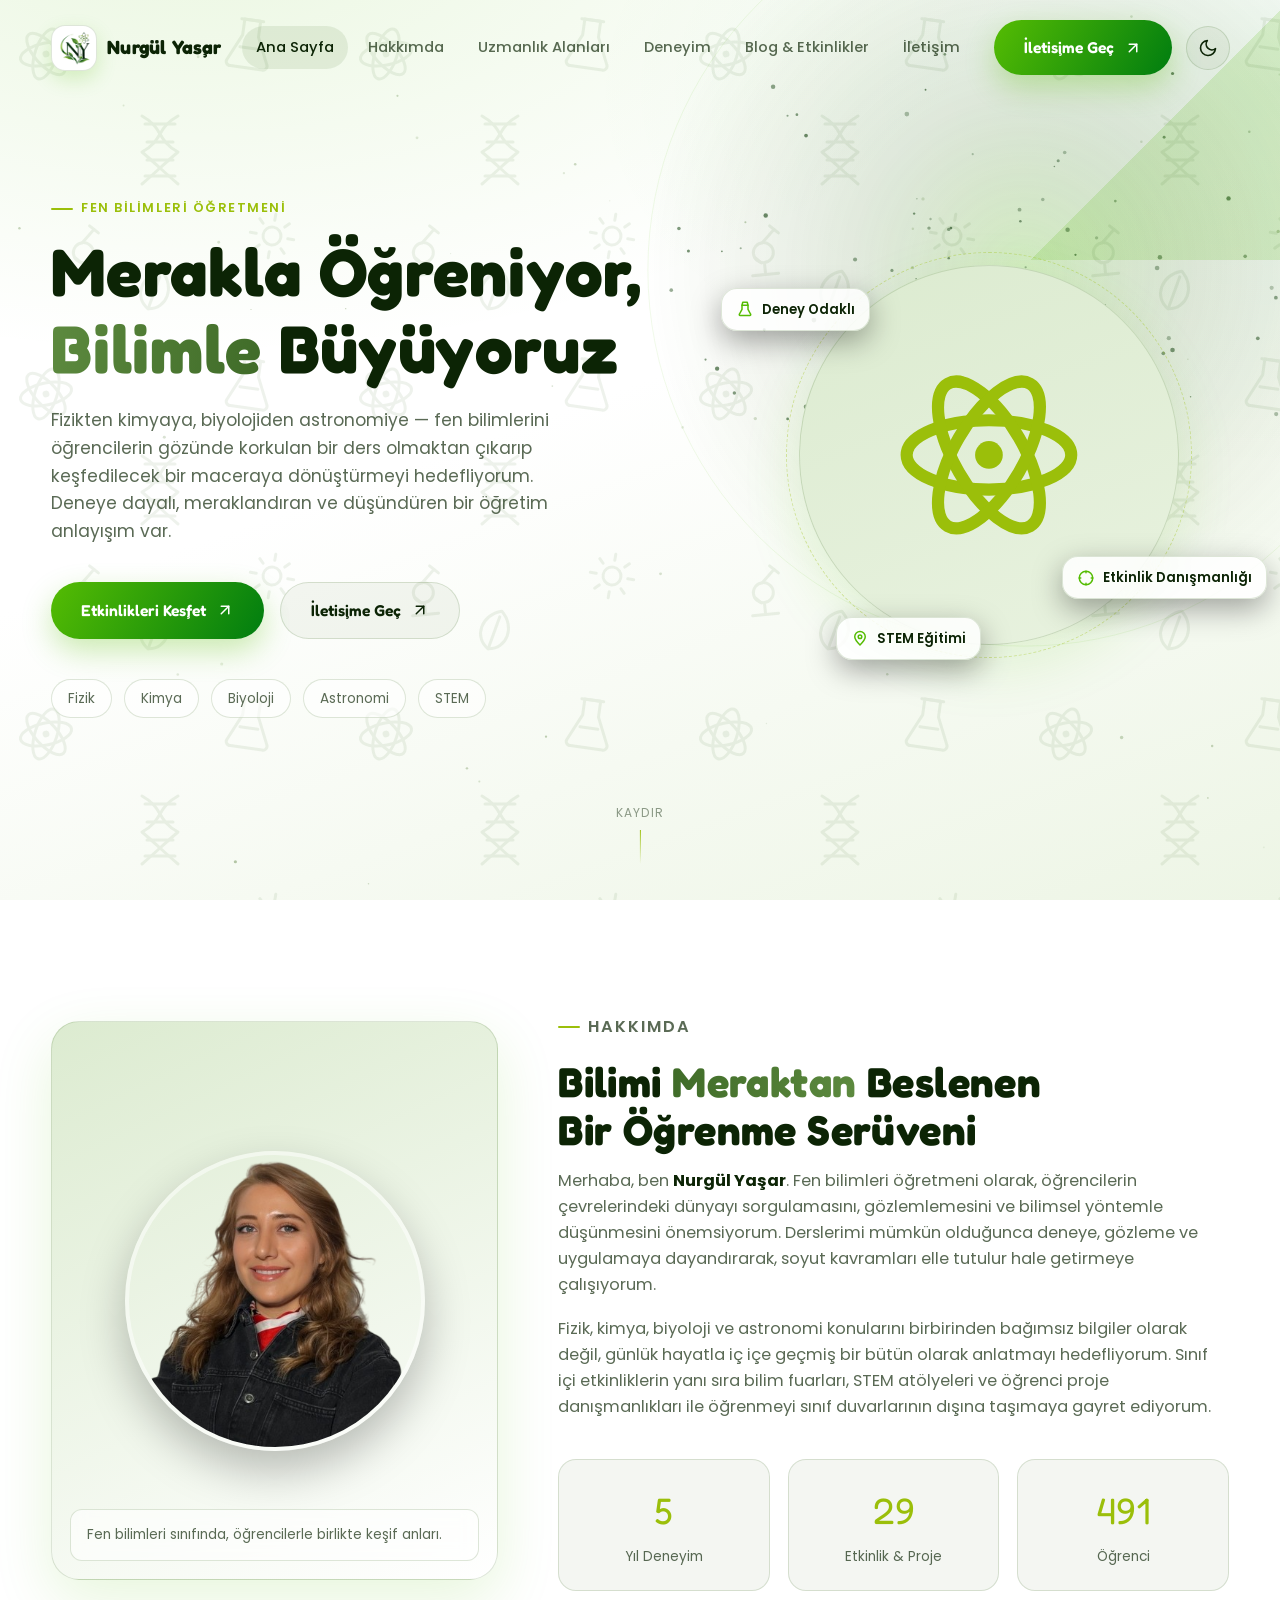
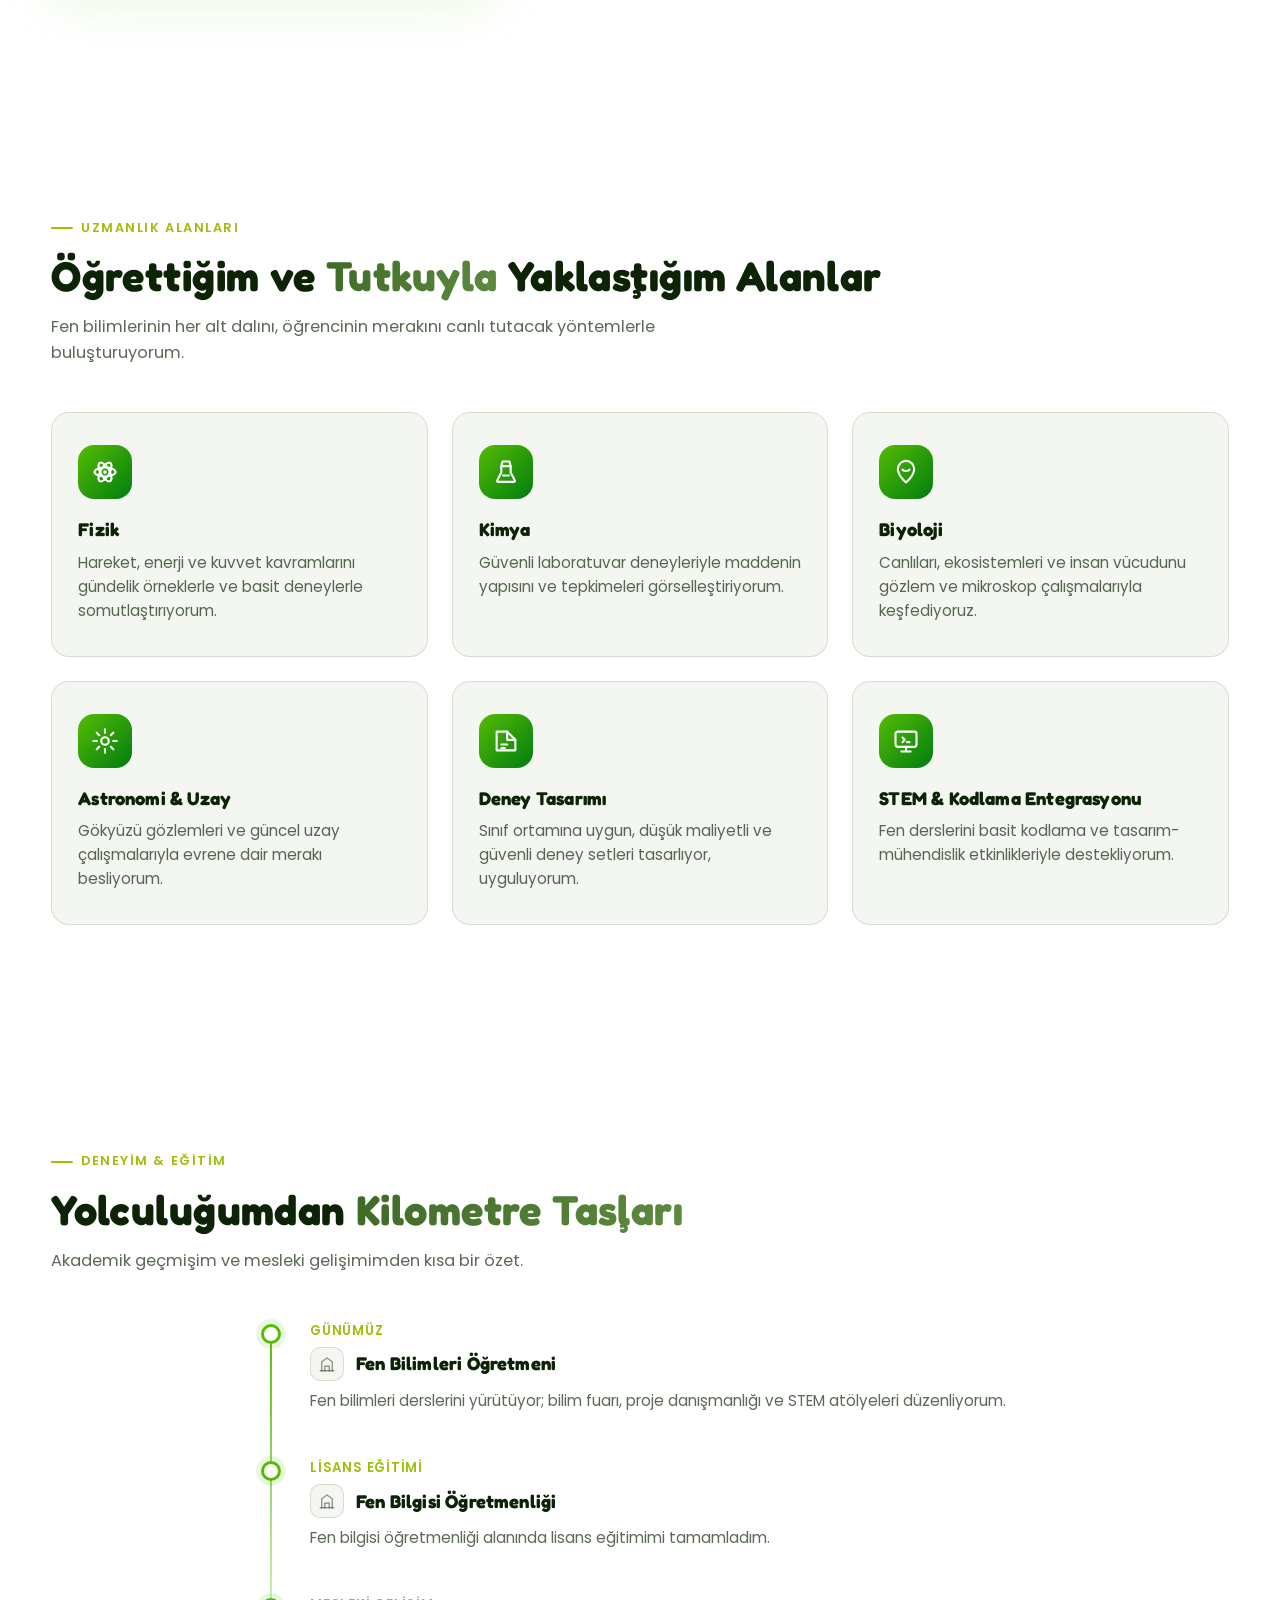
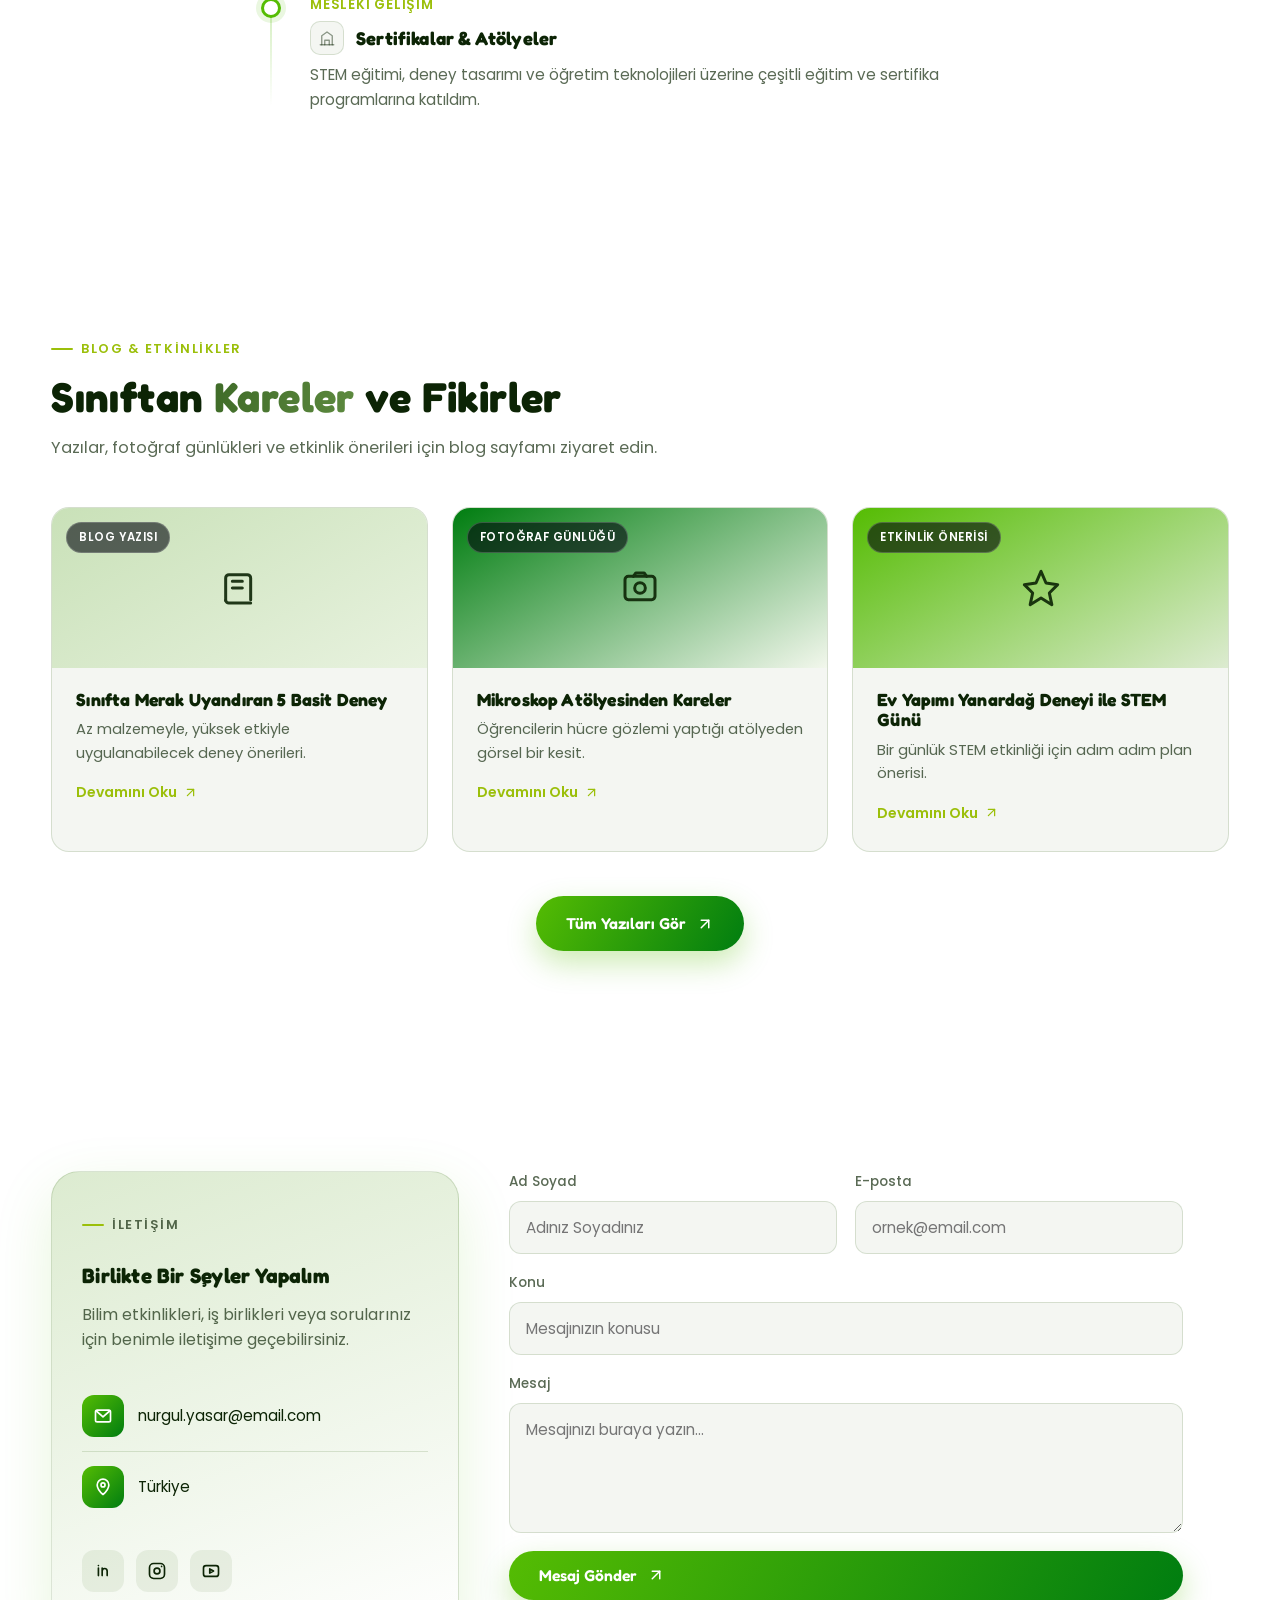
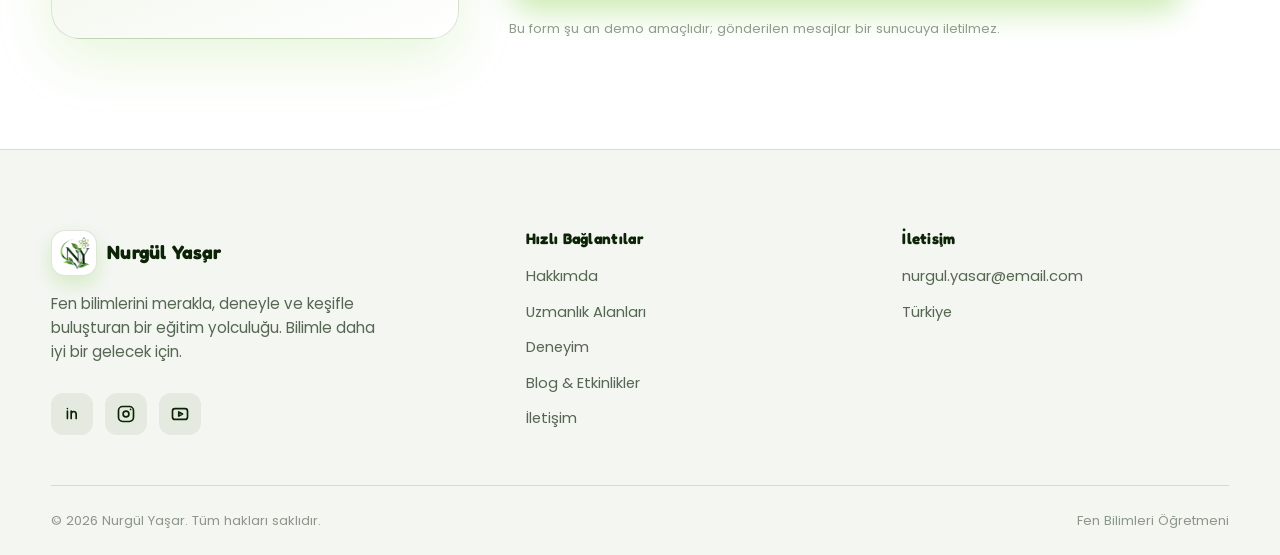
==== commit 6ecdbc99: "Redesign galaxy background as one large disc, add real socials, drop phone Rework js/galaxy-bg.js: r" ====
--- a/index.html
+++ b/index.html
@@ -222,21 +222,36 @@
       <div class="timeline-item reveal">
         <div class="timeline-dot"></div>
         <div class="date">Günümüz</div>
-        <h3>Fen Bilimleri Öğretmeni</h3>
+        <div class="timeline-head">
+          <div class="timeline-logo" aria-hidden="true">
+            <svg viewBox="0 0 24 24" fill="none" stroke="currentColor" stroke-width="1.8" stroke-linecap="round" stroke-linejoin="round"><path d="M3 21h18"/><path d="M5 21V9l7-5 7 5v12"/><path d="M9 21v-6h6v6"/></svg>
+          </div>
+          <h3>Fen Bilimleri Öğretmeni</h3>
+        </div>
         <p>Fen bilimleri derslerini yürütüyor; bilim fuarı, proje danışmanlığı ve STEM atölyeleri düzenliyorum.</p>
       </div>
 
       <div class="timeline-item reveal">
         <div class="timeline-dot"></div>
         <div class="date">Lisans Eğitimi</div>
-        <h3>Fen Bilgisi Öğretmenliği</h3>
+        <div class="timeline-head">
+          <div class="timeline-logo" aria-hidden="true">
+            <svg viewBox="0 0 24 24" fill="none" stroke="currentColor" stroke-width="1.8" stroke-linecap="round" stroke-linejoin="round"><path d="M3 21h18"/><path d="M5 21V9l7-5 7 5v12"/><path d="M9 21v-6h6v6"/></svg>
+          </div>
+          <h3>Fen Bilgisi Öğretmenliği</h3>
+        </div>
         <p>Fen bilgisi öğretmenliği alanında lisans eğitimimi tamamladım.</p>
       </div>
 
       <div class="timeline-item reveal">
         <div class="timeline-dot"></div>
         <div class="date">Mesleki Gelişim</div>
-        <h3>Sertifikalar &amp; Atölyeler</h3>
+        <div class="timeline-head">
+          <div class="timeline-logo" aria-hidden="true">
+            <svg viewBox="0 0 24 24" fill="none" stroke="currentColor" stroke-width="1.8" stroke-linecap="round" stroke-linejoin="round"><path d="M3 21h18"/><path d="M5 21V9l7-5 7 5v12"/><path d="M9 21v-6h6v6"/></svg>
+          </div>
+          <h3>Sertifikalar &amp; Atölyeler</h3>
+        </div>
         <p>STEM eğitimi, deney tasarımı ve öğretim teknolojileri üzerine çeşitli eğitim ve sertifika programlarına katıldım.</p>
       </div>
     </div>
@@ -318,13 +333,6 @@
 
       <div class="contact-item">
         <div class="icon-box">
-          <svg viewBox="0 0 24 24" fill="none" stroke="currentColor" stroke-width="2" stroke-linecap="round" stroke-linejoin="round"><path d="M22 16.9v3a2 2 0 0 1-2.2 2 19.8 19.8 0 0 1-8.6-3 19.5 19.5 0 0 1-6-6 19.8 19.8 0 0 1-3-8.7A2 2 0 0 1 4.1 2h3a2 2 0 0 1 2 1.7c.1.9.3 1.8.6 2.7a2 2 0 0 1-.5 2.1L8 9.6a16 16 0 0 0 6 6l1.1-1.2a2 2 0 0 1 2.1-.5c.9.3 1.8.5 2.7.6a2 2 0 0 1 1.1 2Z"/></svg>
-        </div>
-        <span>+90 5xx xxx xx xx</span>
-      </div>
-
-      <div class="contact-item">
-        <div class="icon-box">
           <svg viewBox="0 0 24 24" fill="none" stroke="currentColor" stroke-width="2" stroke-linecap="round" stroke-linejoin="round"><path d="M12 21c4-3.5 7-7.4 7-11.5A7 7 0 0 0 5 9.5C5 13.6 8 17.5 12 21Z"/><circle cx="12" cy="9.5" r="2.4"/></svg>
         </div>
         <span>Türkiye</span>
@@ -334,10 +342,10 @@
         <a href="https://www.linkedin.com/in/nurg%C3%BCl-ya%C5%9Far-064691241/" target="_blank" rel="noopener" aria-label="LinkedIn">
           <svg viewBox="0 0 24 24" fill="none" stroke="currentColor" stroke-width="2" stroke-linecap="round" stroke-linejoin="round"><path d="M6.5 8.5v9M6.5 5.5v.01M11 17.5v-5.2c0-1.8 1-3.3 3-3.3s3 1.5 3 3.3v5.2M11 17.5v-9"/></svg>
         </a>
-        <a href="#" aria-label="Instagram">
+        <a href="https://www.instagram.com/birdeneyimvar/" target="_blank" rel="noopener" aria-label="Instagram">
           <svg viewBox="0 0 24 24" fill="none" stroke="currentColor" stroke-width="2" stroke-linecap="round" stroke-linejoin="round"><rect x="3" y="3" width="18" height="18" rx="5"/><circle cx="12" cy="12" r="3.5"/><path d="M17.5 6.5h.01"/></svg>
         </a>
-        <a href="#" aria-label="YouTube">
+        <a href="https://www.youtube.com/@birdeneyimvar" target="_blank" rel="noopener" aria-label="YouTube">
           <svg viewBox="0 0 24 24" fill="none" stroke="currentColor" stroke-width="2" stroke-linecap="round" stroke-linejoin="round"><rect x="3" y="5.5" width="18" height="13" rx="3"/><path d="m10.5 9.5 4.5 2.5-4.5 2.5Z"/></svg>
         </a>
       </div>
@@ -385,10 +393,10 @@
         <a href="https://www.linkedin.com/in/nurg%C3%BCl-ya%C5%9Far-064691241/" target="_blank" rel="noopener" aria-label="LinkedIn">
           <svg viewBox="0 0 24 24" fill="none" stroke="currentColor" stroke-width="2" stroke-linecap="round" stroke-linejoin="round"><path d="M6.5 8.5v9M6.5 5.5v.01M11 17.5v-5.2c0-1.8 1-3.3 3-3.3s3 1.5 3 3.3v5.2M11 17.5v-9"/></svg>
         </a>
-        <a href="#" aria-label="Instagram">
+        <a href="https://www.instagram.com/birdeneyimvar/" target="_blank" rel="noopener" aria-label="Instagram">
           <svg viewBox="0 0 24 24" fill="none" stroke="currentColor" stroke-width="2" stroke-linecap="round" stroke-linejoin="round"><rect x="3" y="3" width="18" height="18" rx="5"/><circle cx="12" cy="12" r="3.5"/><path d="M17.5 6.5h.01"/></svg>
         </a>
-        <a href="#" aria-label="YouTube">
+        <a href="https://www.youtube.com/@birdeneyimvar" target="_blank" rel="noopener" aria-label="YouTube">
           <svg viewBox="0 0 24 24" fill="none" stroke="currentColor" stroke-width="2" stroke-linecap="round" stroke-linejoin="round"><rect x="3" y="5.5" width="18" height="13" rx="3"/><path d="m10.5 9.5 4.5 2.5-4.5 2.5Z"/></svg>
         </a>
       </div>
@@ -409,7 +417,6 @@
       <h4>İletişim</h4>
       <ul>
         <li><a href="mailto:nurgul.yasar@email.com">nurgul.yasar@email.com</a></li>
-        <li><a href="tel:+905xxxxxxxxx">+90 5xx xxx xx xx</a></li>
         <li>Türkiye</li>
       </ul>
     </div>
--- a/css/style.css
+++ b/css/style.css
@@ -36,6 +36,8 @@
   --overlay-bg: rgba(255, 255, 255, 0.97);
   --sky-blend-mode: multiply;
   --sky-opacity: 0.7;
+  --cursor-color: #2f8f12;
+  --cursor-glow: rgba(85, 188, 3, 0.45);
   --radius-lg: 28px;
   --radius-md: 18px;
   --radius-sm: 12px;
@@ -74,6 +76,8 @@
   --overlay-bg: rgba(2, 6, 14, 0.97);
   --sky-blend-mode: screen;
   --sky-opacity: 0.55;
+  --cursor-color: #b6e33d;
+  --cursor-glow: rgba(182, 227, 61, 0.55);
 }
 
 * {
@@ -428,6 +432,26 @@
   transition: opacity 0.4s var(--ease);
 }
 
+.cursor-dot {
+  position: fixed;
+  top: 0;
+  left: 0;
+  width: 9px;
+  height: 9px;
+  margin: -4.5px 0 0 -4.5px;
+  border-radius: 50%;
+  background: var(--cursor-color);
+  box-shadow: 0 0 12px 3px var(--cursor-glow);
+  pointer-events: none;
+  z-index: 9999;
+  opacity: 0;
+  transition: opacity 0.3s var(--ease), background 0.3s var(--ease), box-shadow 0.3s var(--ease);
+}
+
+@media (hover: none), (pointer: coarse) {
+  .cursor-dot { display: none; }
+}
+
 .hero-grid {
   display: grid;
   grid-template-columns: 1.15fr 0.85fr;
@@ -779,9 +803,37 @@
   text-transform: uppercase;
 }
 
+.timeline-head {
+  display: flex;
+  align-items: center;
+  gap: 12px;
+  margin: 6px 0 8px;
+}
+
+.timeline-logo {
+  width: 34px;
+  height: 34px;
+  border-radius: 10px;
+  display: grid;
+  place-items: center;
+  background: var(--surface);
+  border: 1px solid var(--border);
+  color: var(--fg-faint);
+  flex-shrink: 0;
+  overflow: hidden;
+}
+
+.timeline-logo svg { width: 18px; height: 18px; }
+
+.timeline-logo img {
+  width: 100%;
+  height: 100%;
+  object-fit: contain;
+}
+
 .timeline-item h3 {
   font-size: 1.15rem;
-  margin: 6px 0 8px;
+  margin: 0;
 }
 
 .timeline-item p {
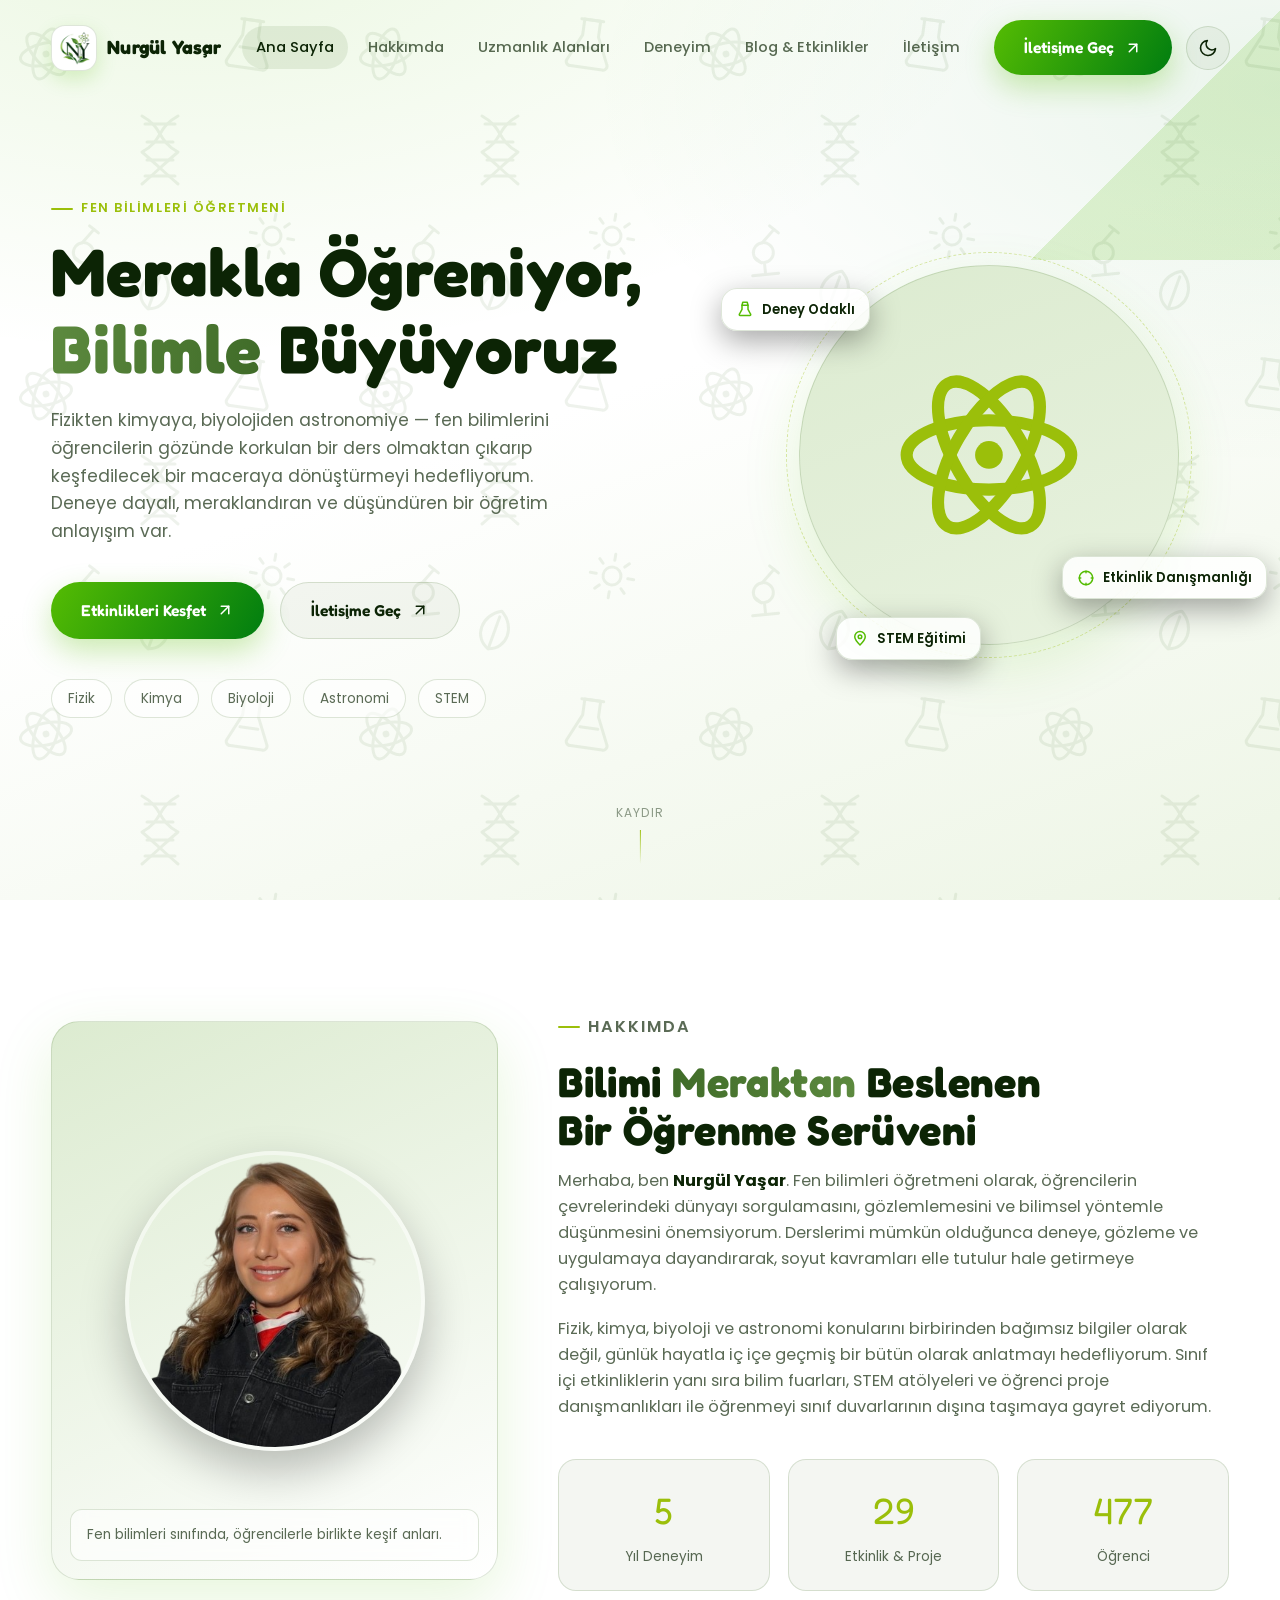
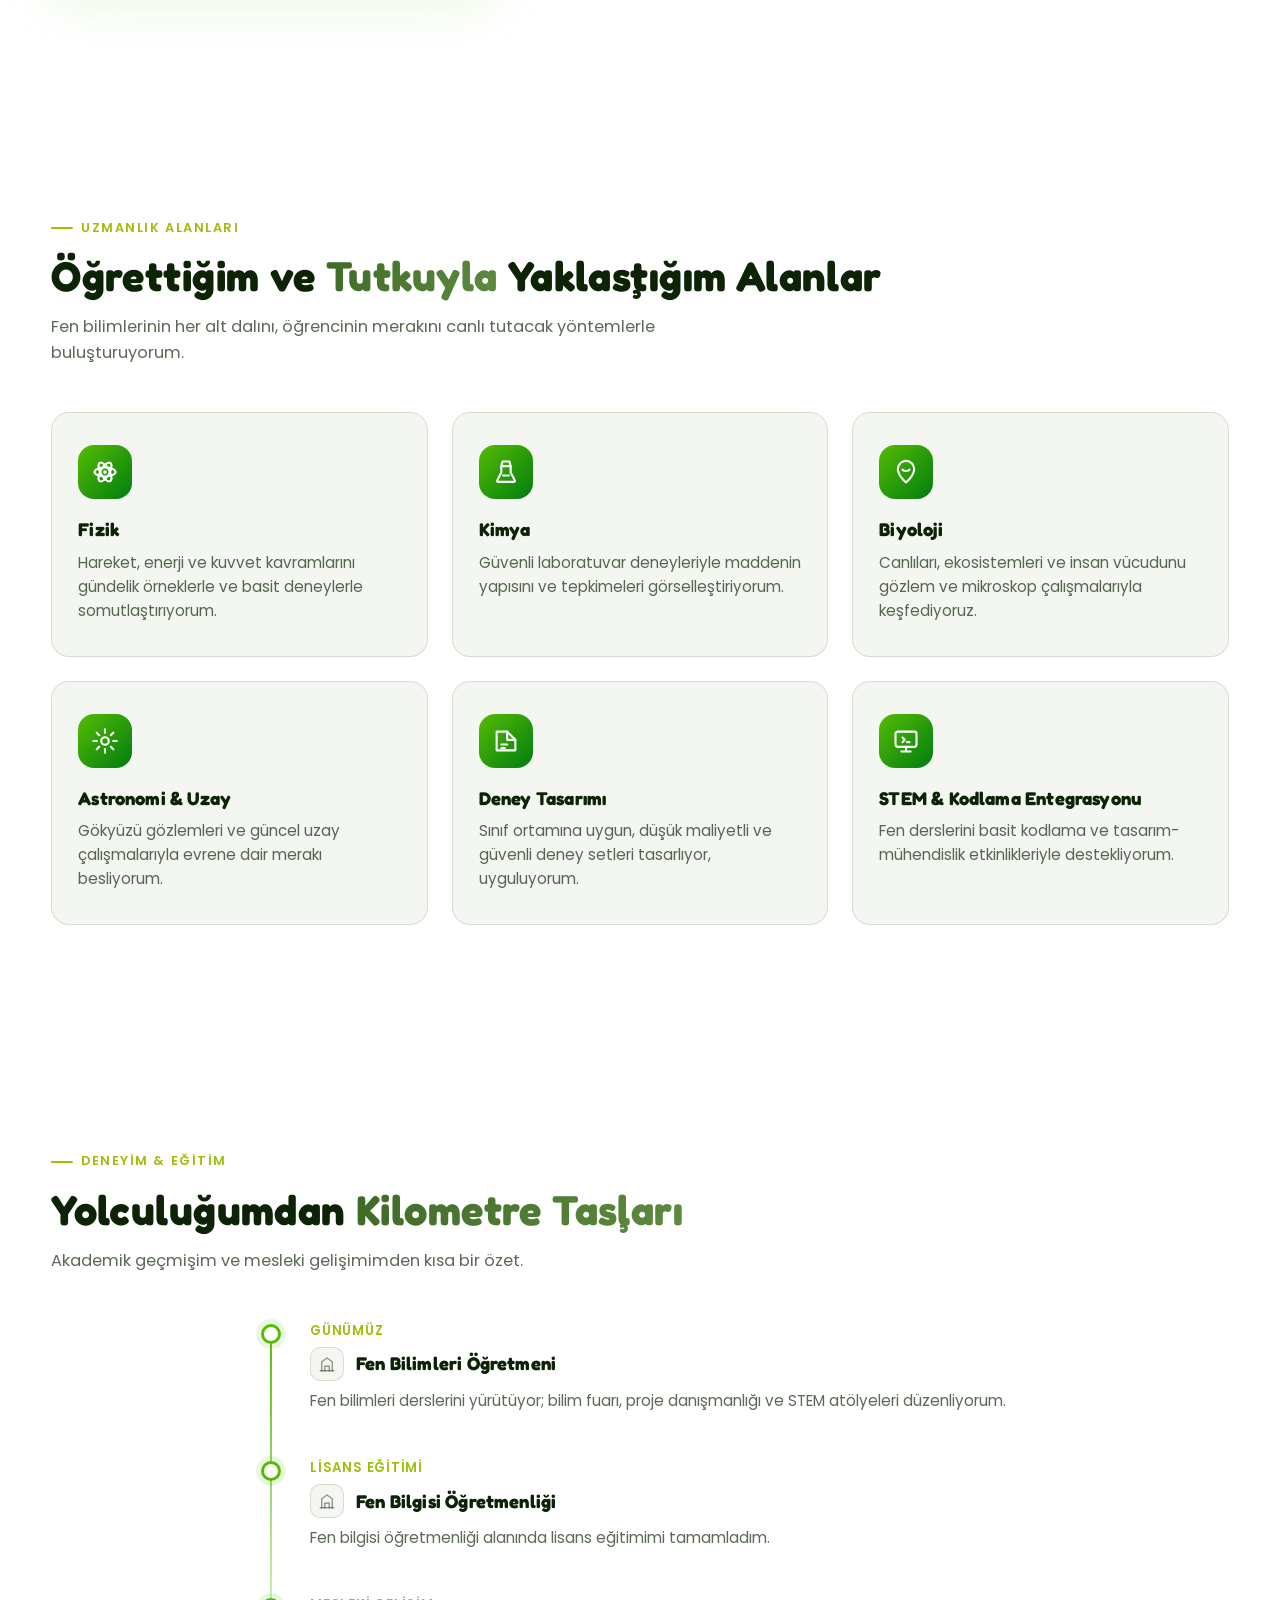
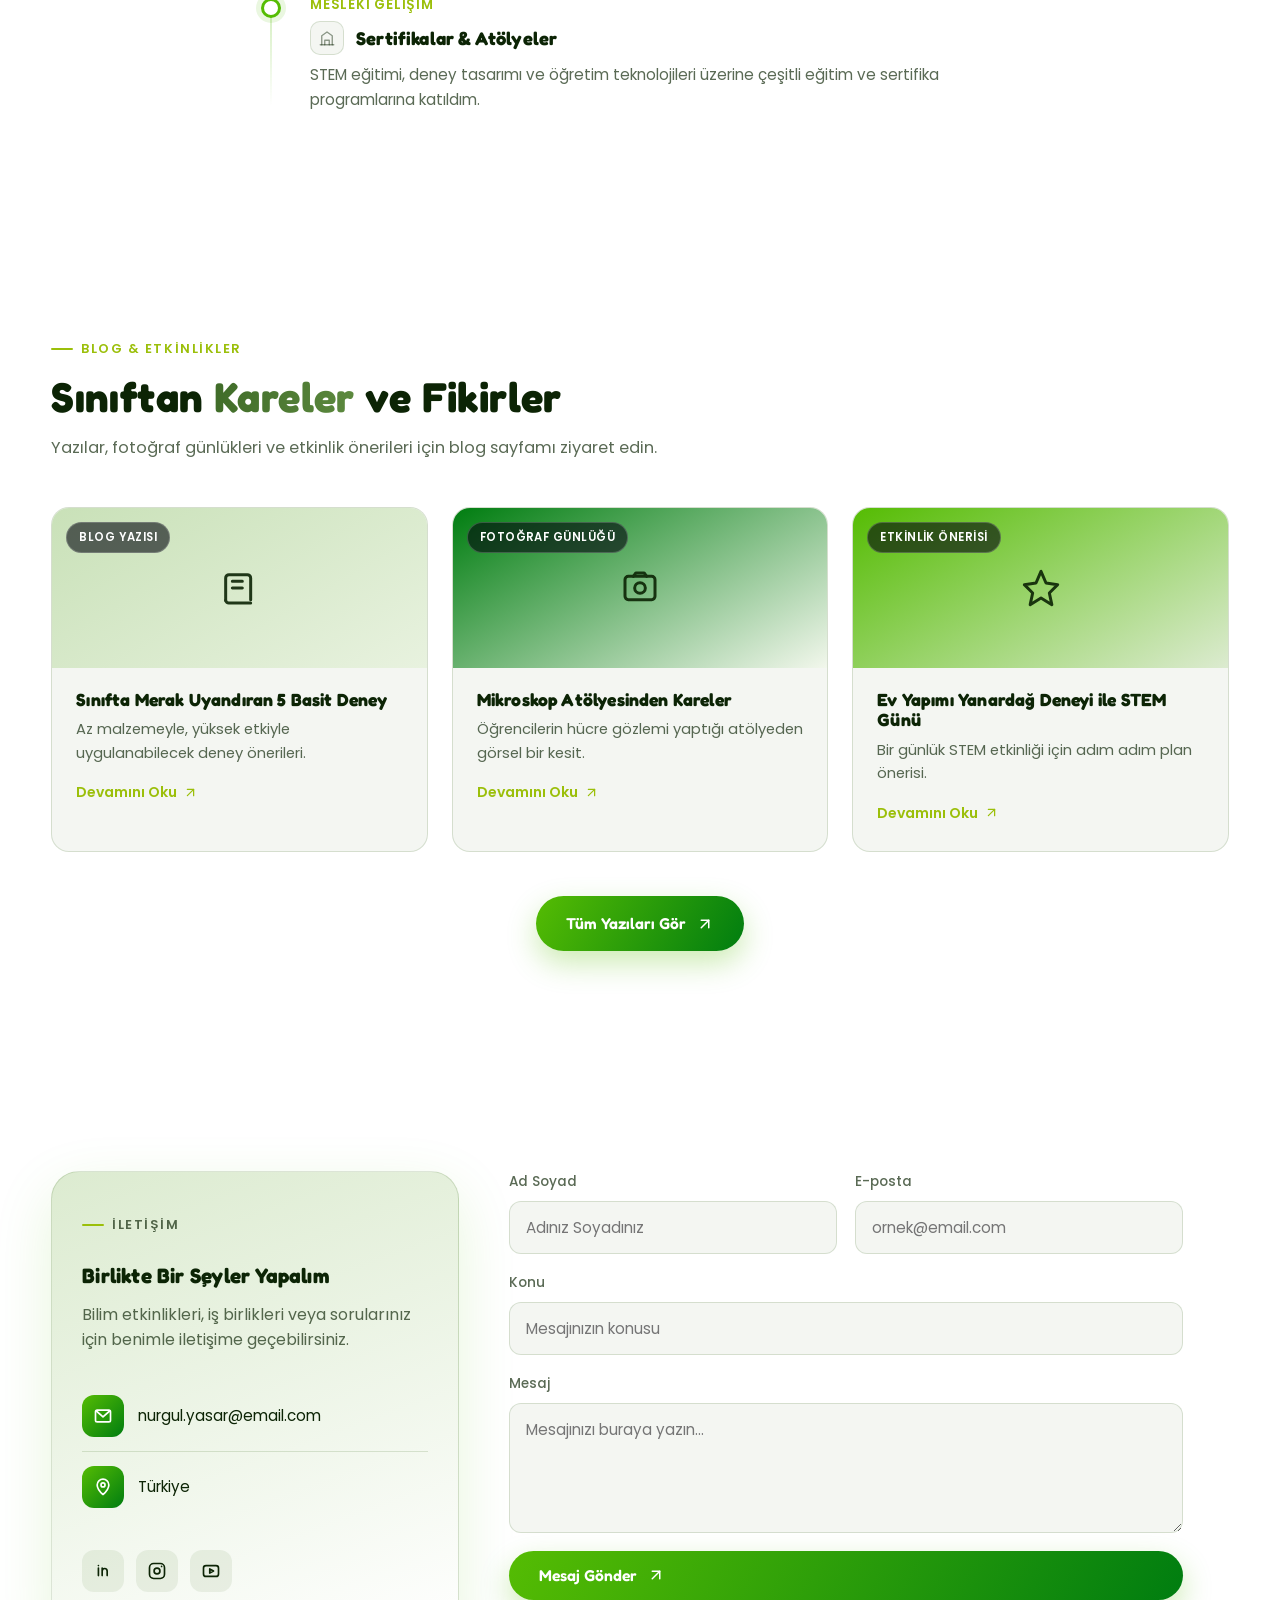
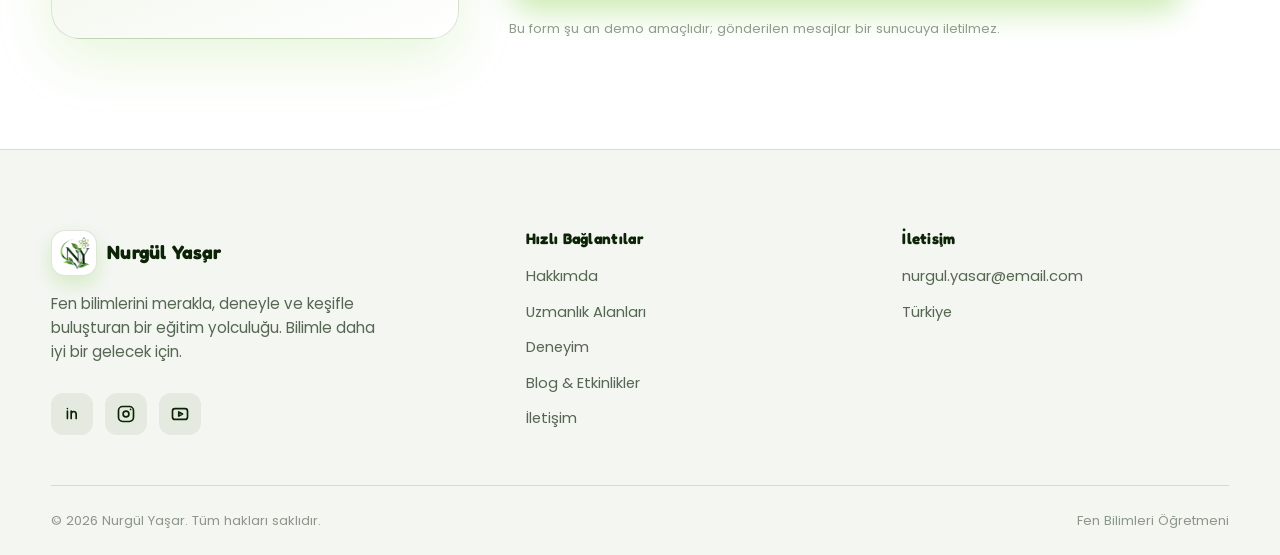
==== commit 5eb55c45: "Remove animated galaxy canvas, keep static wallpaper; fix cursor-dot bug Drop the moving-dots canvas" ====
--- a/index.html
+++ b/index.html
@@ -428,7 +428,7 @@
   </div>
 </footer>
 
-<script src="js/galaxy-bg.js"></script>
+<script src="js/cursor.js"></script>
 <script src="js/main.js"></script>
 </body>
 </html>
--- a/css/style.css
+++ b/css/style.css
@@ -34,8 +34,6 @@
   --icon-chip-fg: #ffffff;
   --header-bg: rgba(255, 255, 255, 0.78);
   --overlay-bg: rgba(255, 255, 255, 0.97);
-  --sky-blend-mode: multiply;
-  --sky-opacity: 0.7;
   --cursor-color: #2f8f12;
   --cursor-glow: rgba(85, 188, 3, 0.45);
   --radius-lg: 28px;
@@ -74,8 +72,6 @@
   --icon-chip-fg: var(--accent-limerick);
   --header-bg: rgba(2, 6, 14, 0.72);
   --overlay-bg: rgba(2, 6, 14, 0.97);
-  --sky-blend-mode: screen;
-  --sky-opacity: 0.55;
   --cursor-color: #b6e33d;
   --cursor-glow: rgba(182, 227, 61, 0.55);
 }
@@ -418,18 +414,6 @@
   align-items: center;
   padding-top: 120px;
   overflow: hidden;
-}
-
-.galaxy-canvas {
-  position: fixed;
-  inset: 0;
-  width: 100%;
-  height: 100%;
-  z-index: -2;
-  pointer-events: none;
-  mix-blend-mode: var(--sky-blend-mode);
-  opacity: var(--sky-opacity);
-  transition: opacity 0.4s var(--ease);
 }
 
 .cursor-dot {
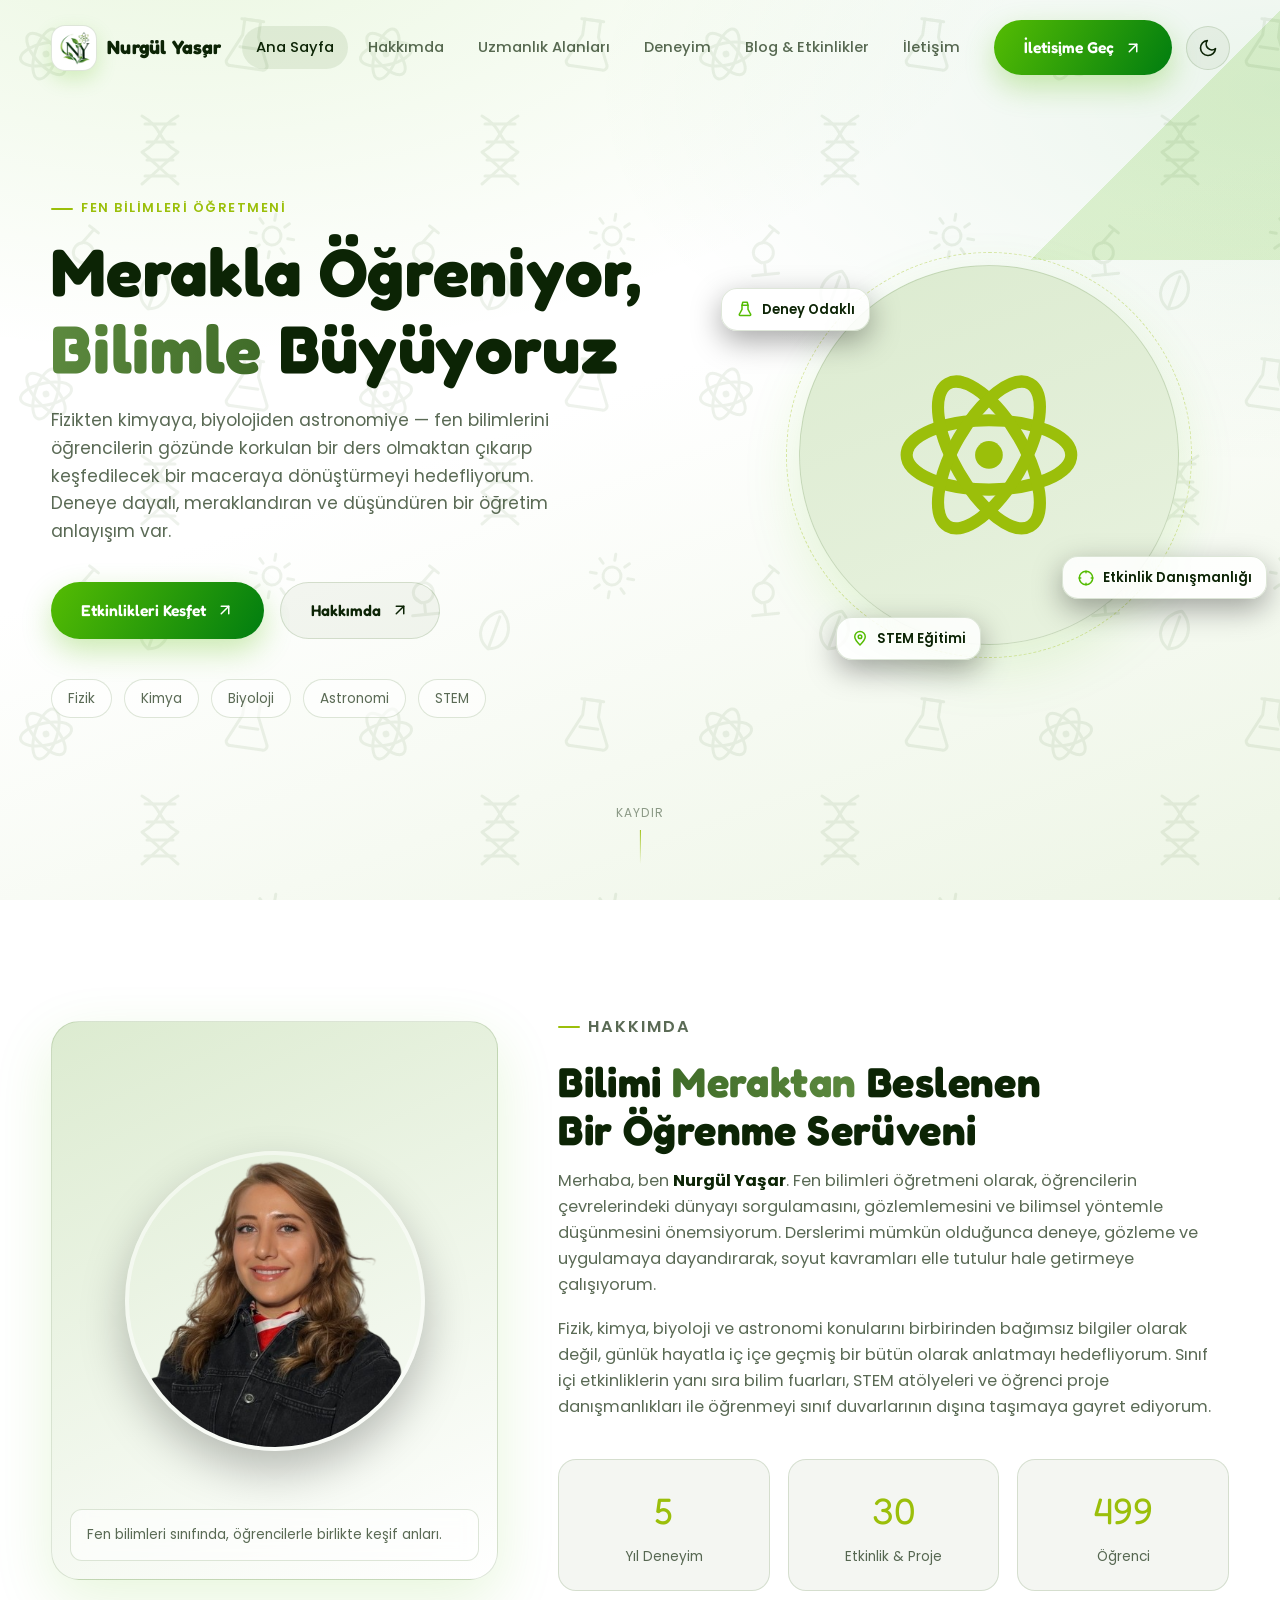
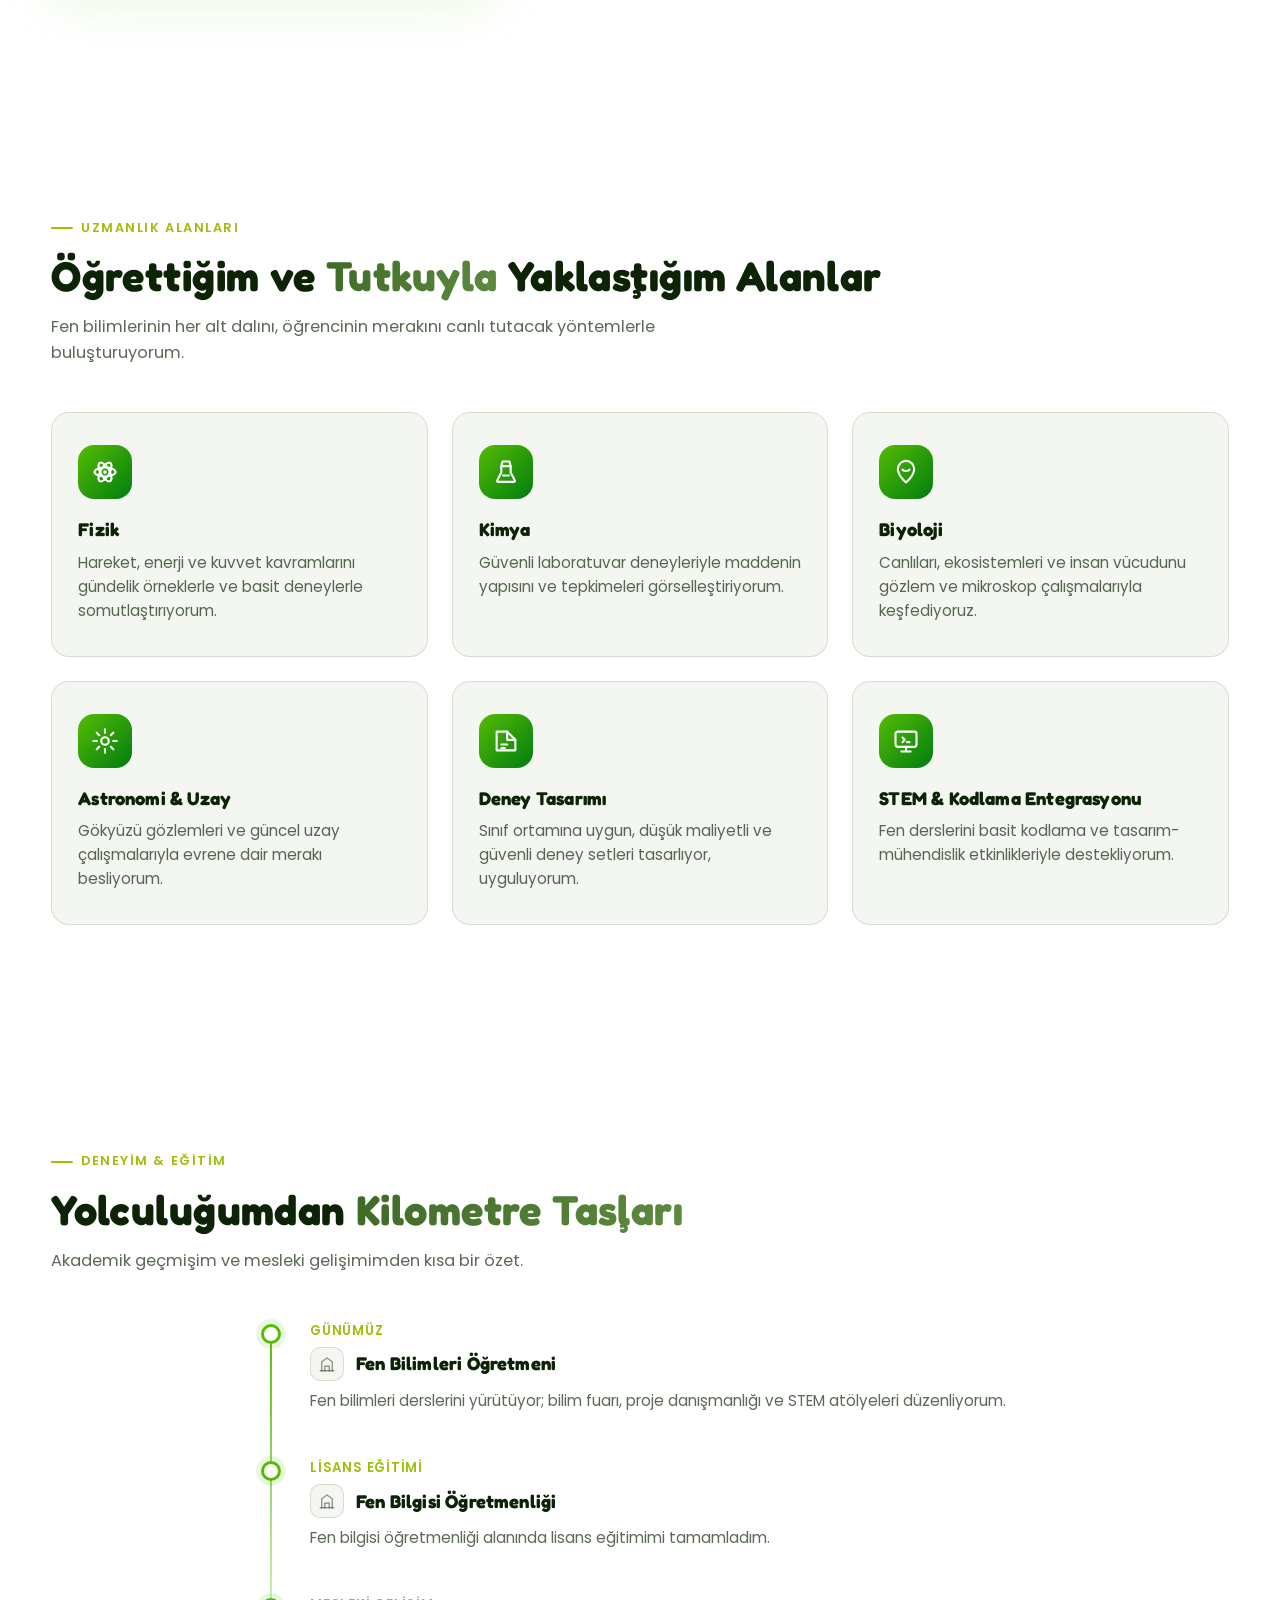
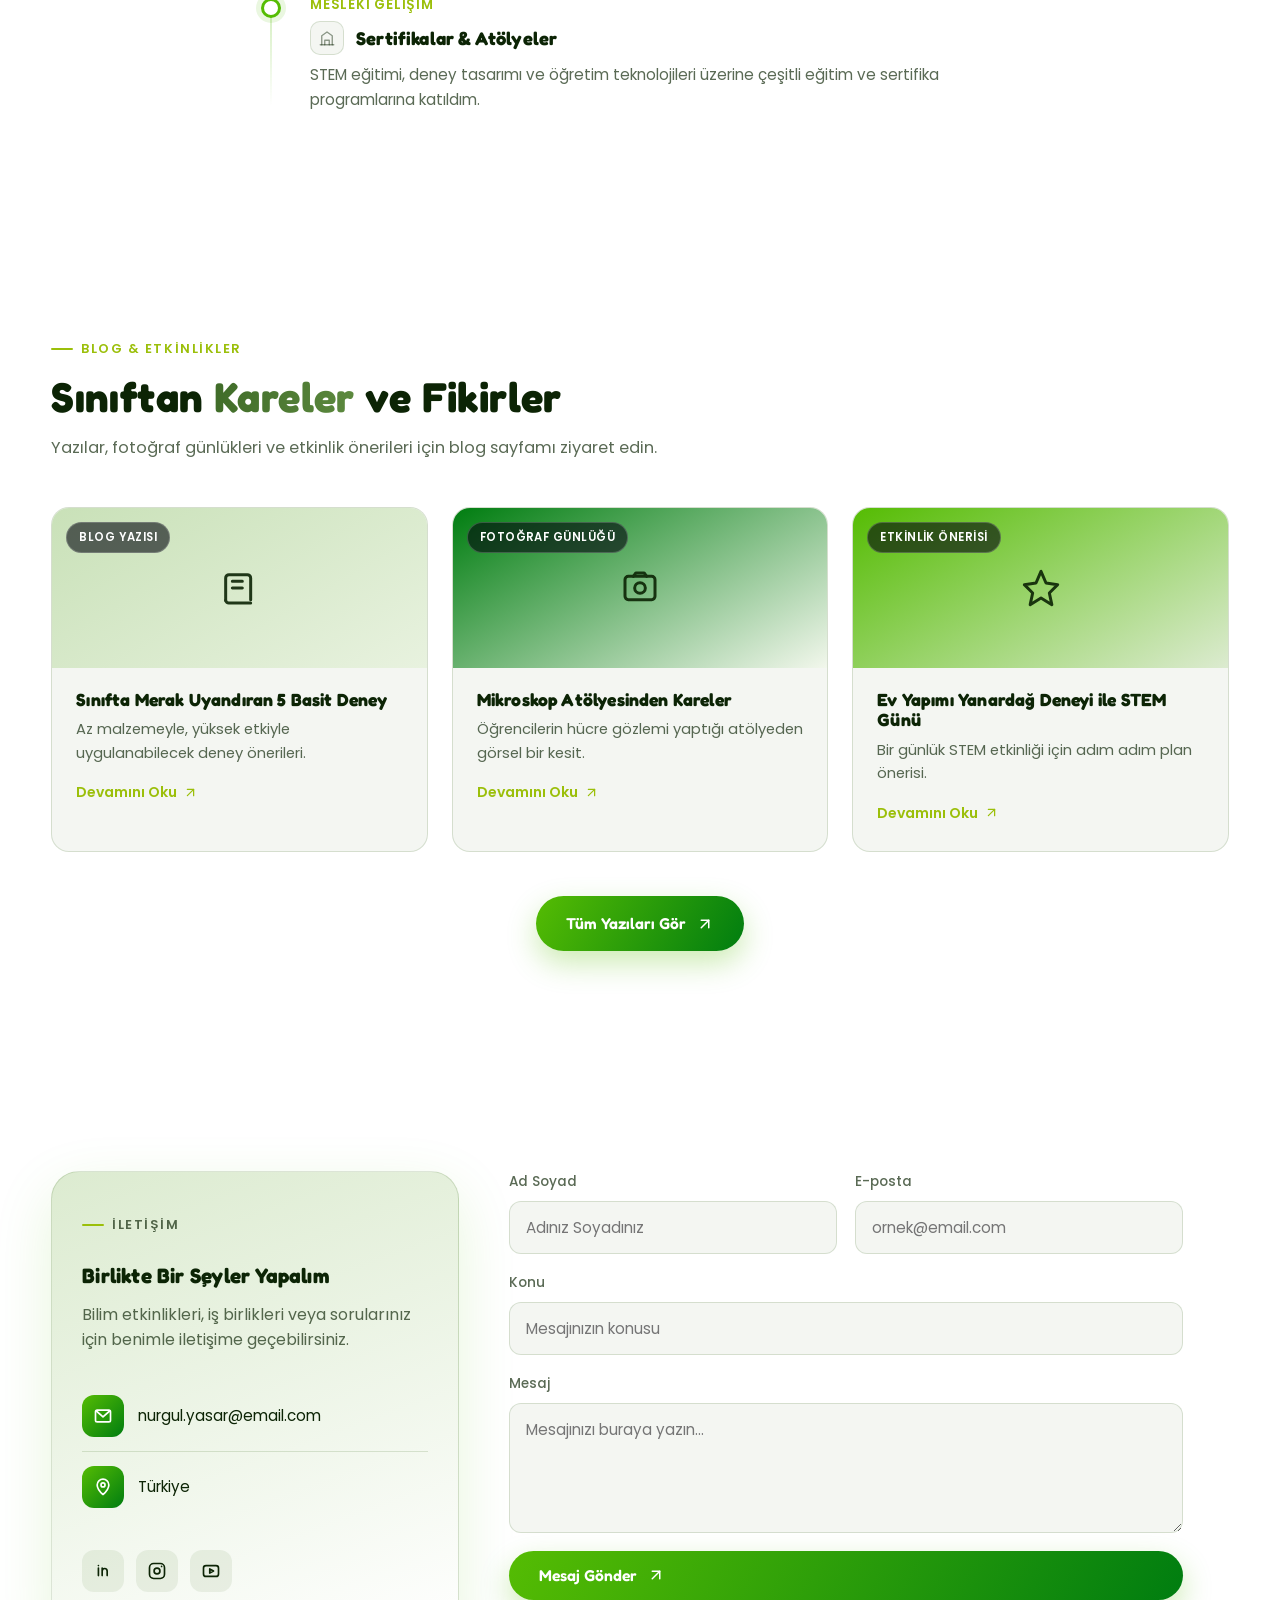
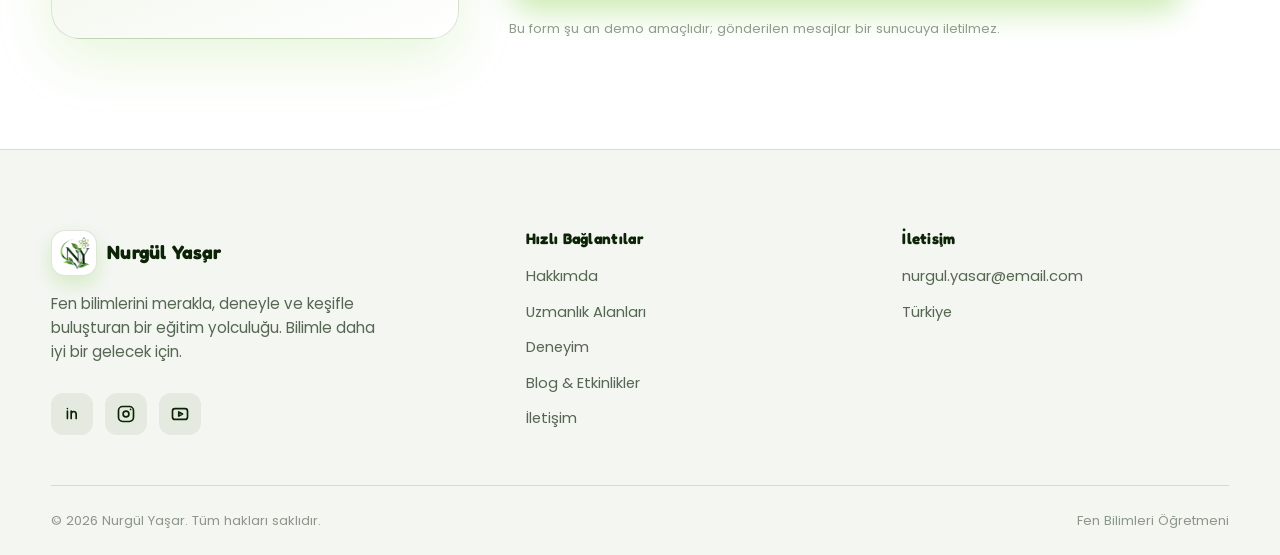
==== commit 3d9fc23c: "Remove duplicate hero contact button The hero had its own "İletişime Geç" button in addition to the " ====
--- a/index.html
+++ b/index.html
@@ -69,8 +69,8 @@
           Etkinlikleri Keşfet
           <svg viewBox="0 0 24 24" fill="none" stroke="currentColor" stroke-width="2" stroke-linecap="round" stroke-linejoin="round"><path d="M7 17 17 7"/><path d="M7 7h10v10"/></svg>
         </a>
-        <a href="#iletisim" class="btn btn-ghost">
-          İletişime Geç
+        <a href="#hakkimda" class="btn btn-ghost">
+          Hakkımda
           <svg viewBox="0 0 24 24" fill="none" stroke="currentColor" stroke-width="2" stroke-linecap="round" stroke-linejoin="round"><path d="M7 17 17 7"/><path d="M7 7h10v10"/></svg>
         </a>
       </div>
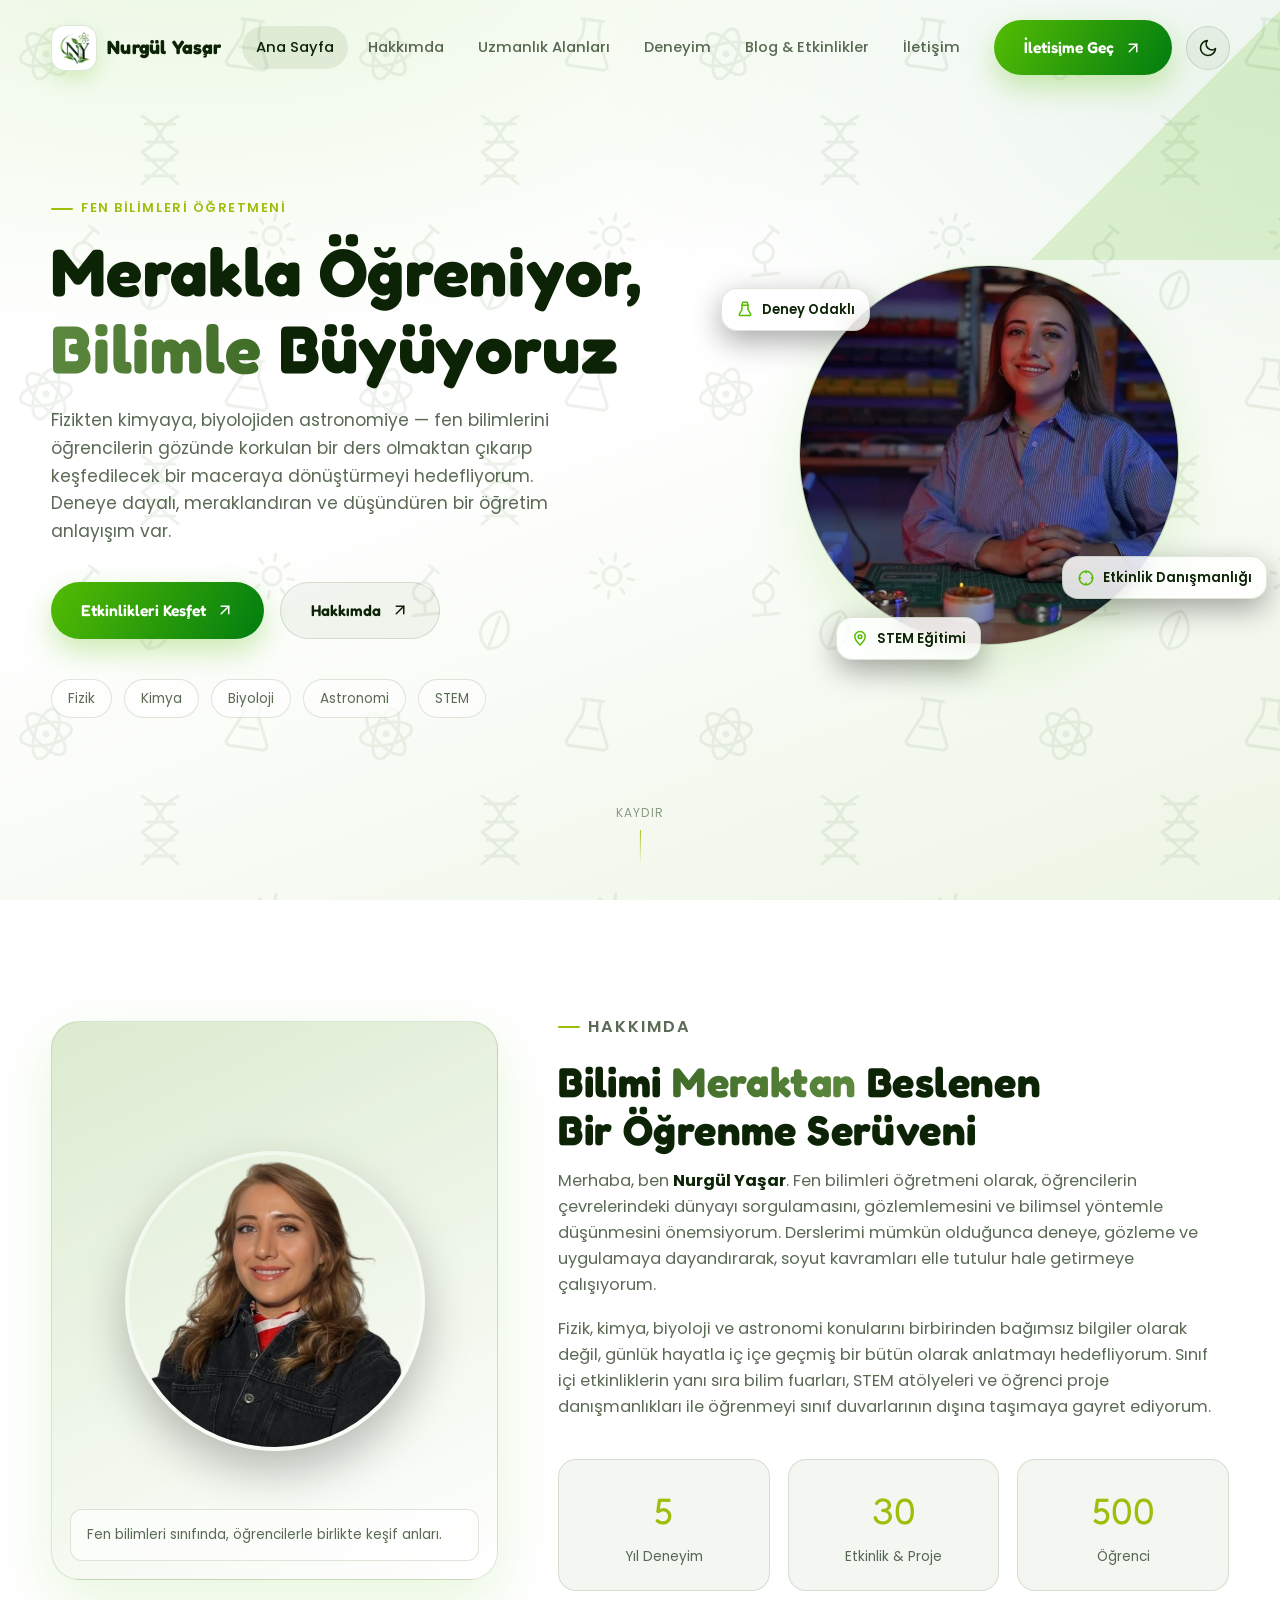
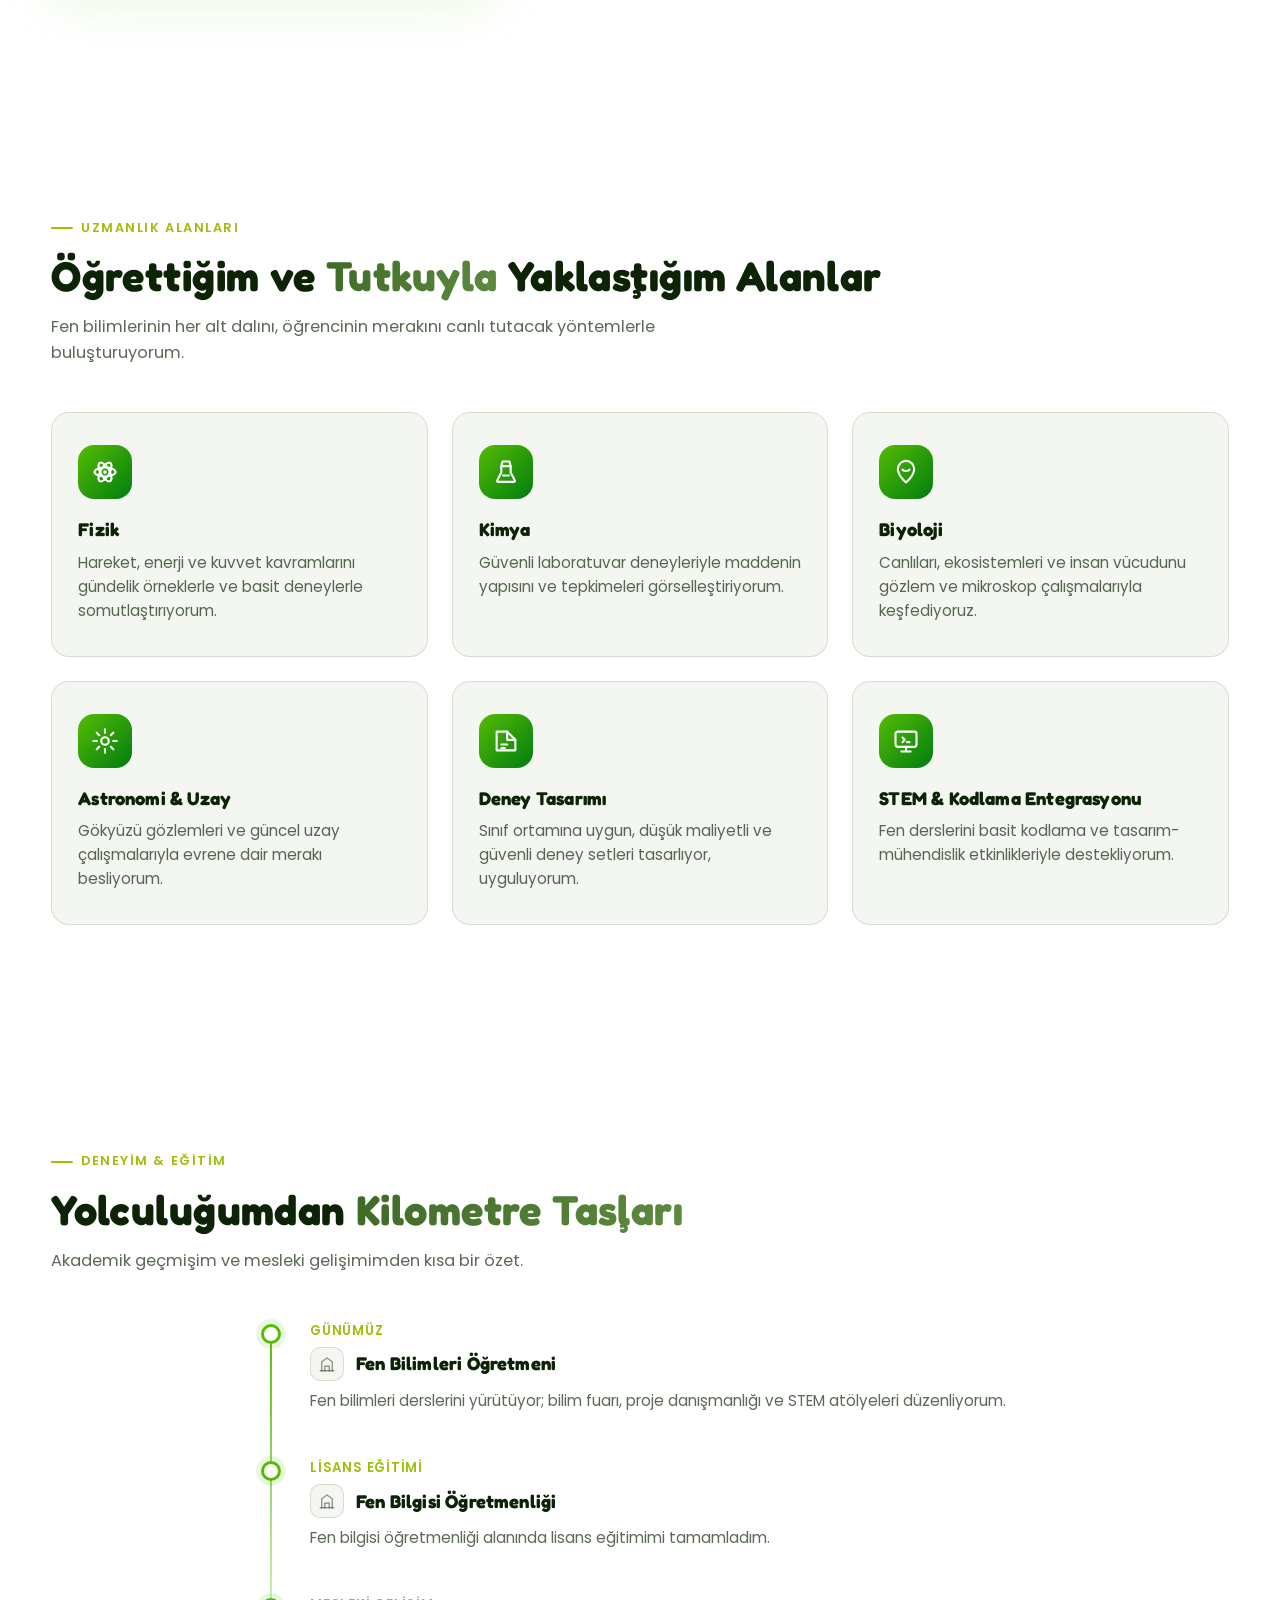
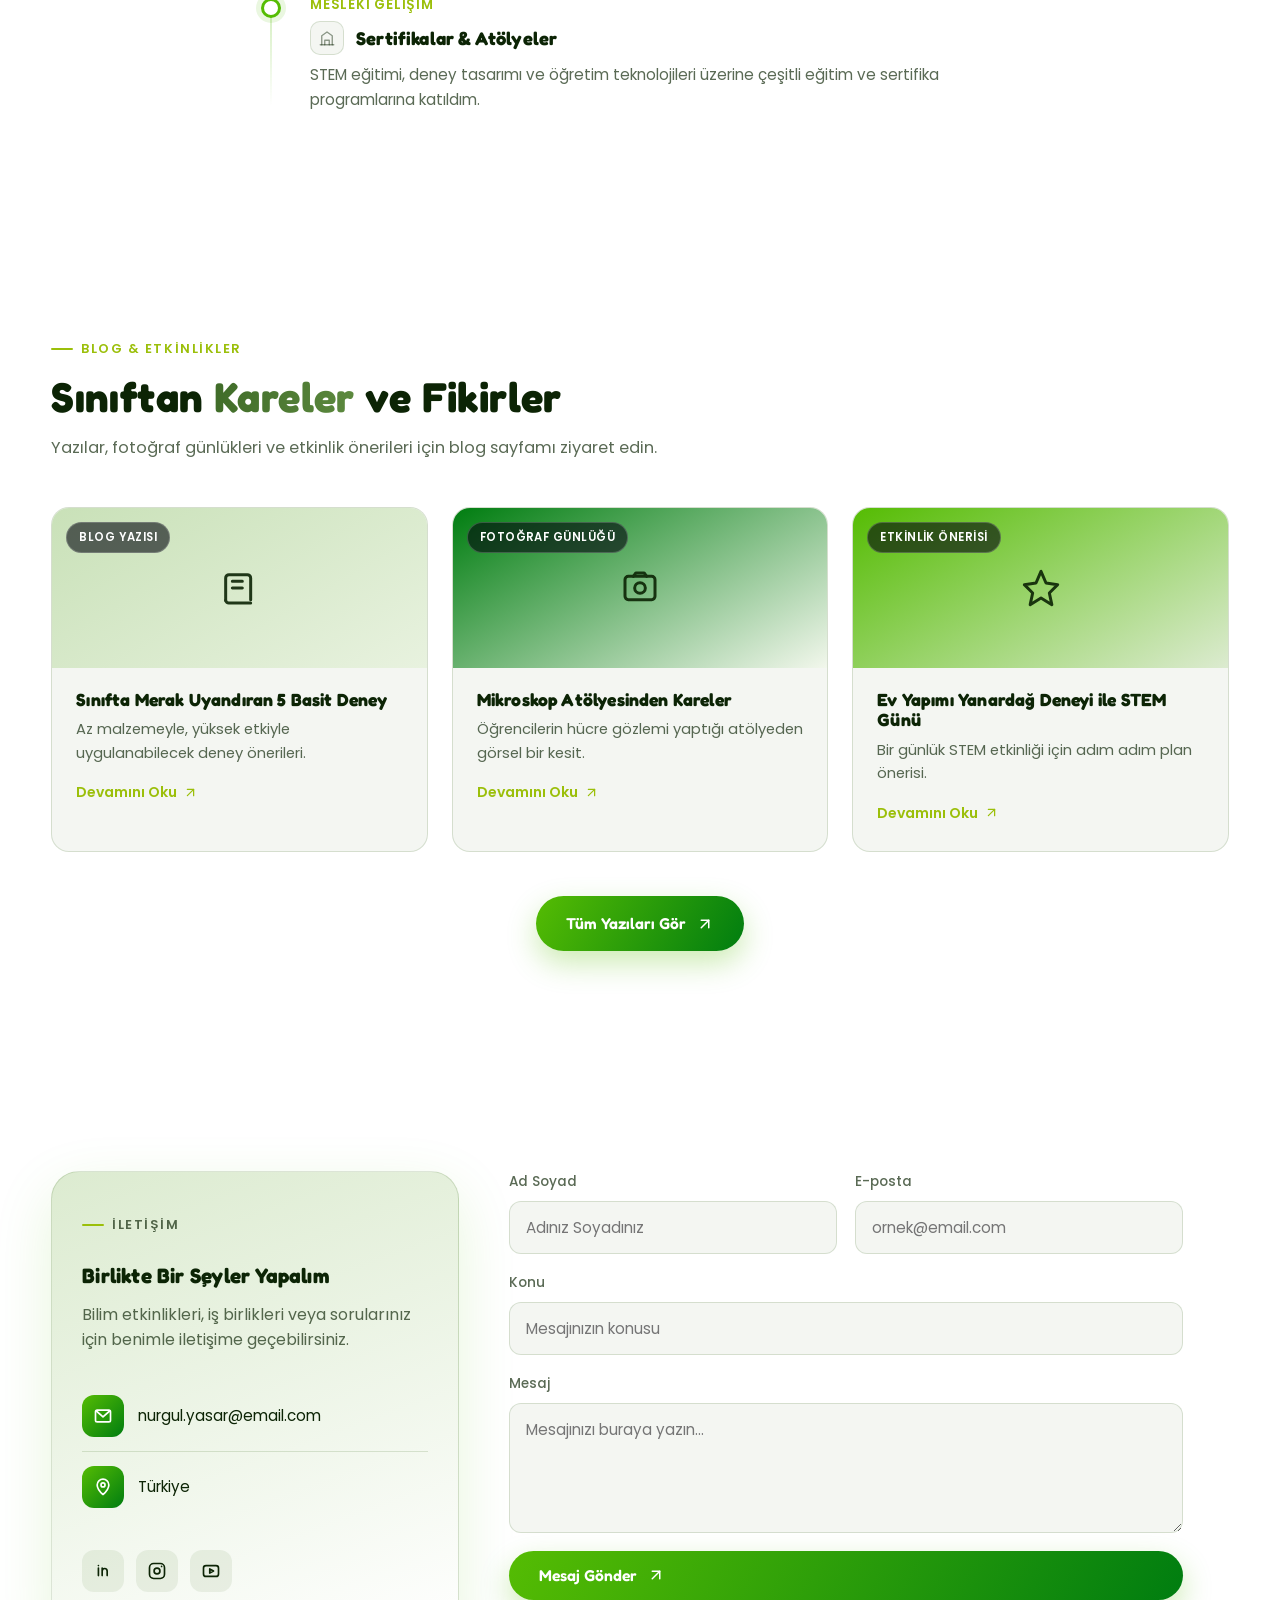
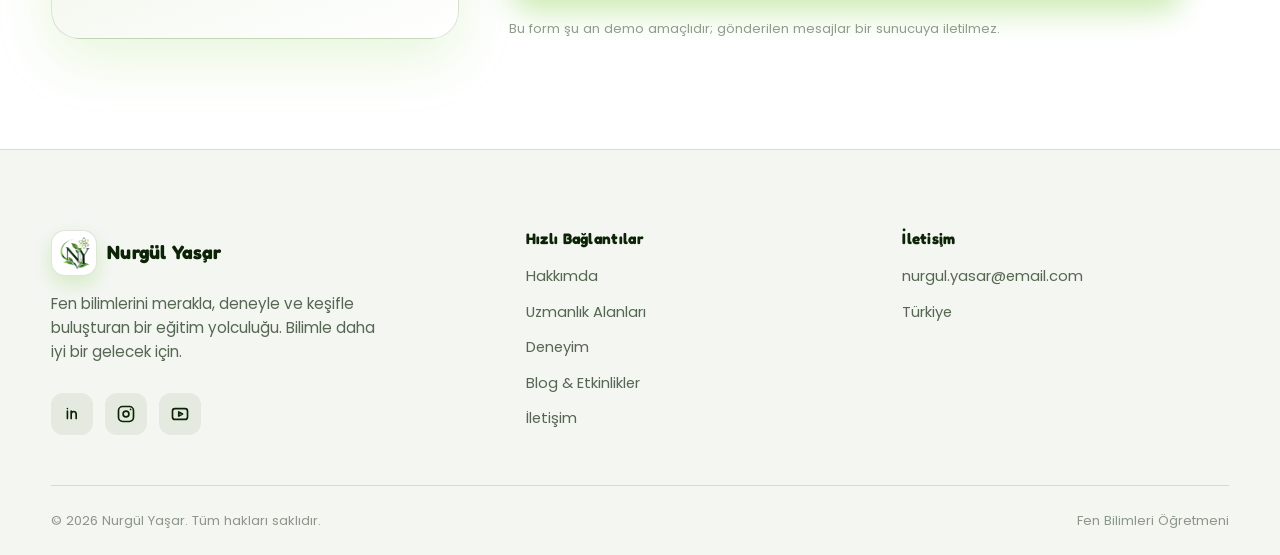
==== commit adace58a: "Add lab photo to hero orb Replace the placeholder atom icon in the hero's circular visual with the s" ====
--- a/index.html
+++ b/index.html
@@ -85,7 +85,7 @@
 
     <div class="hero-visual">
       <div class="hero-orb">
-        <svg viewBox="0 0 24 24" fill="none" stroke="currentColor" stroke-width="1.4" stroke-linecap="round" stroke-linejoin="round"><circle cx="12" cy="12" r="1.6" fill="currentColor" stroke="none"/><ellipse cx="12" cy="12" rx="9.5" ry="4"/><ellipse cx="12" cy="12" rx="9.5" ry="4" transform="rotate(60 12 12)"/><ellipse cx="12" cy="12" rx="9.5" ry="4" transform="rotate(120 12 12)"/></svg>
+        <img src="assets/nurgul-yasar-lab.jpg" alt="Nurgül Yaşar deney atölyesinde" />
       </div>
       <div class="orbit-chip chip-1">
         <svg viewBox="0 0 24 24" fill="none" stroke="currentColor" stroke-width="2" stroke-linecap="round" stroke-linejoin="round"><path d="M9 3h6l1 4H8l1-4Z"/><path d="M8 7v5.5L4.5 19a1 1 0 0 0 .9 1.5h13.2a1 1 0 0 0 .9-1.5L16 12.5V7"/></svg>
--- a/css/style.css
+++ b/css/style.css
@@ -509,14 +509,16 @@
   border: 1px solid var(--border);
   display: grid;
   place-items: center;
+  overflow: hidden;
   box-shadow: var(--shadow-glow);
   animation: float 6s ease-in-out infinite;
 }
 
-.hero-orb svg {
-  width: 55%;
-  height: 55%;
-  color: var(--accent-limerick);
+.hero-orb img {
+  width: 100%;
+  height: 100%;
+  object-fit: cover;
+  object-position: center 20%;
 }
 
 .hero-orb::after {
